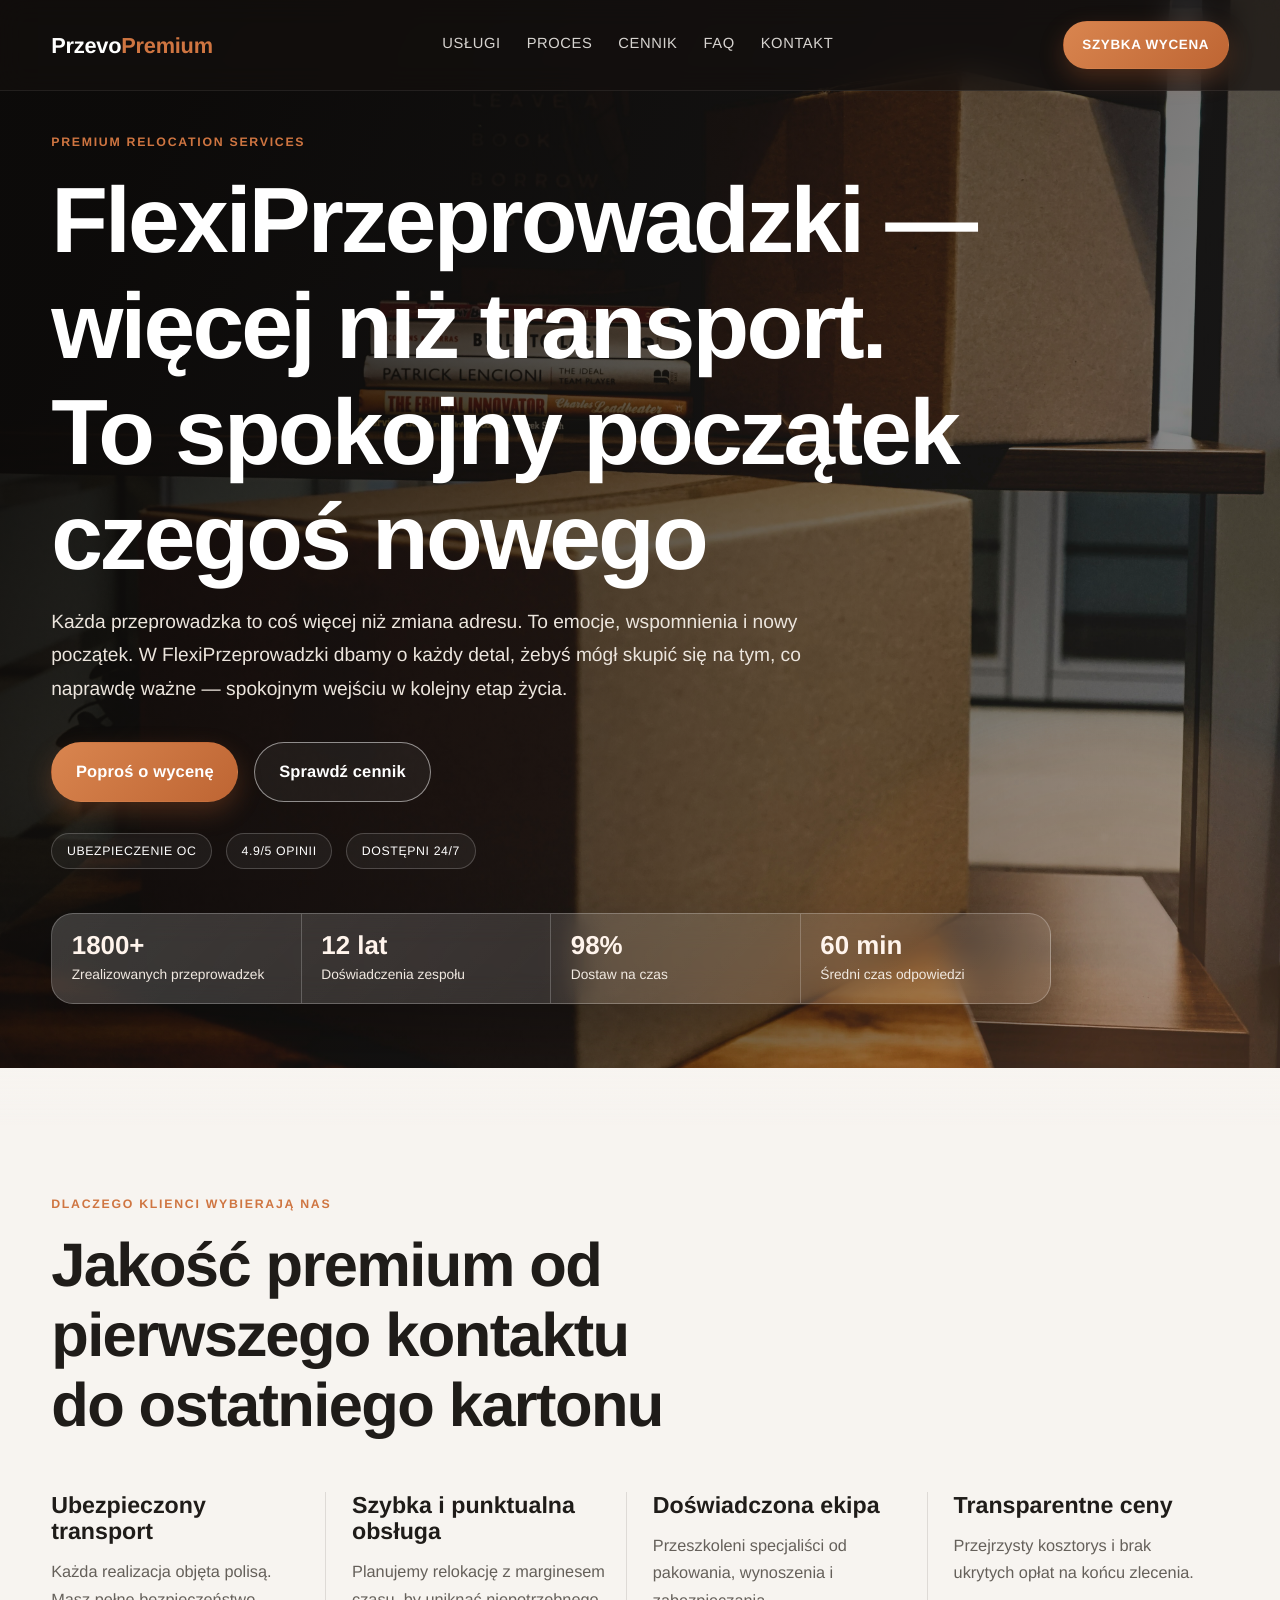
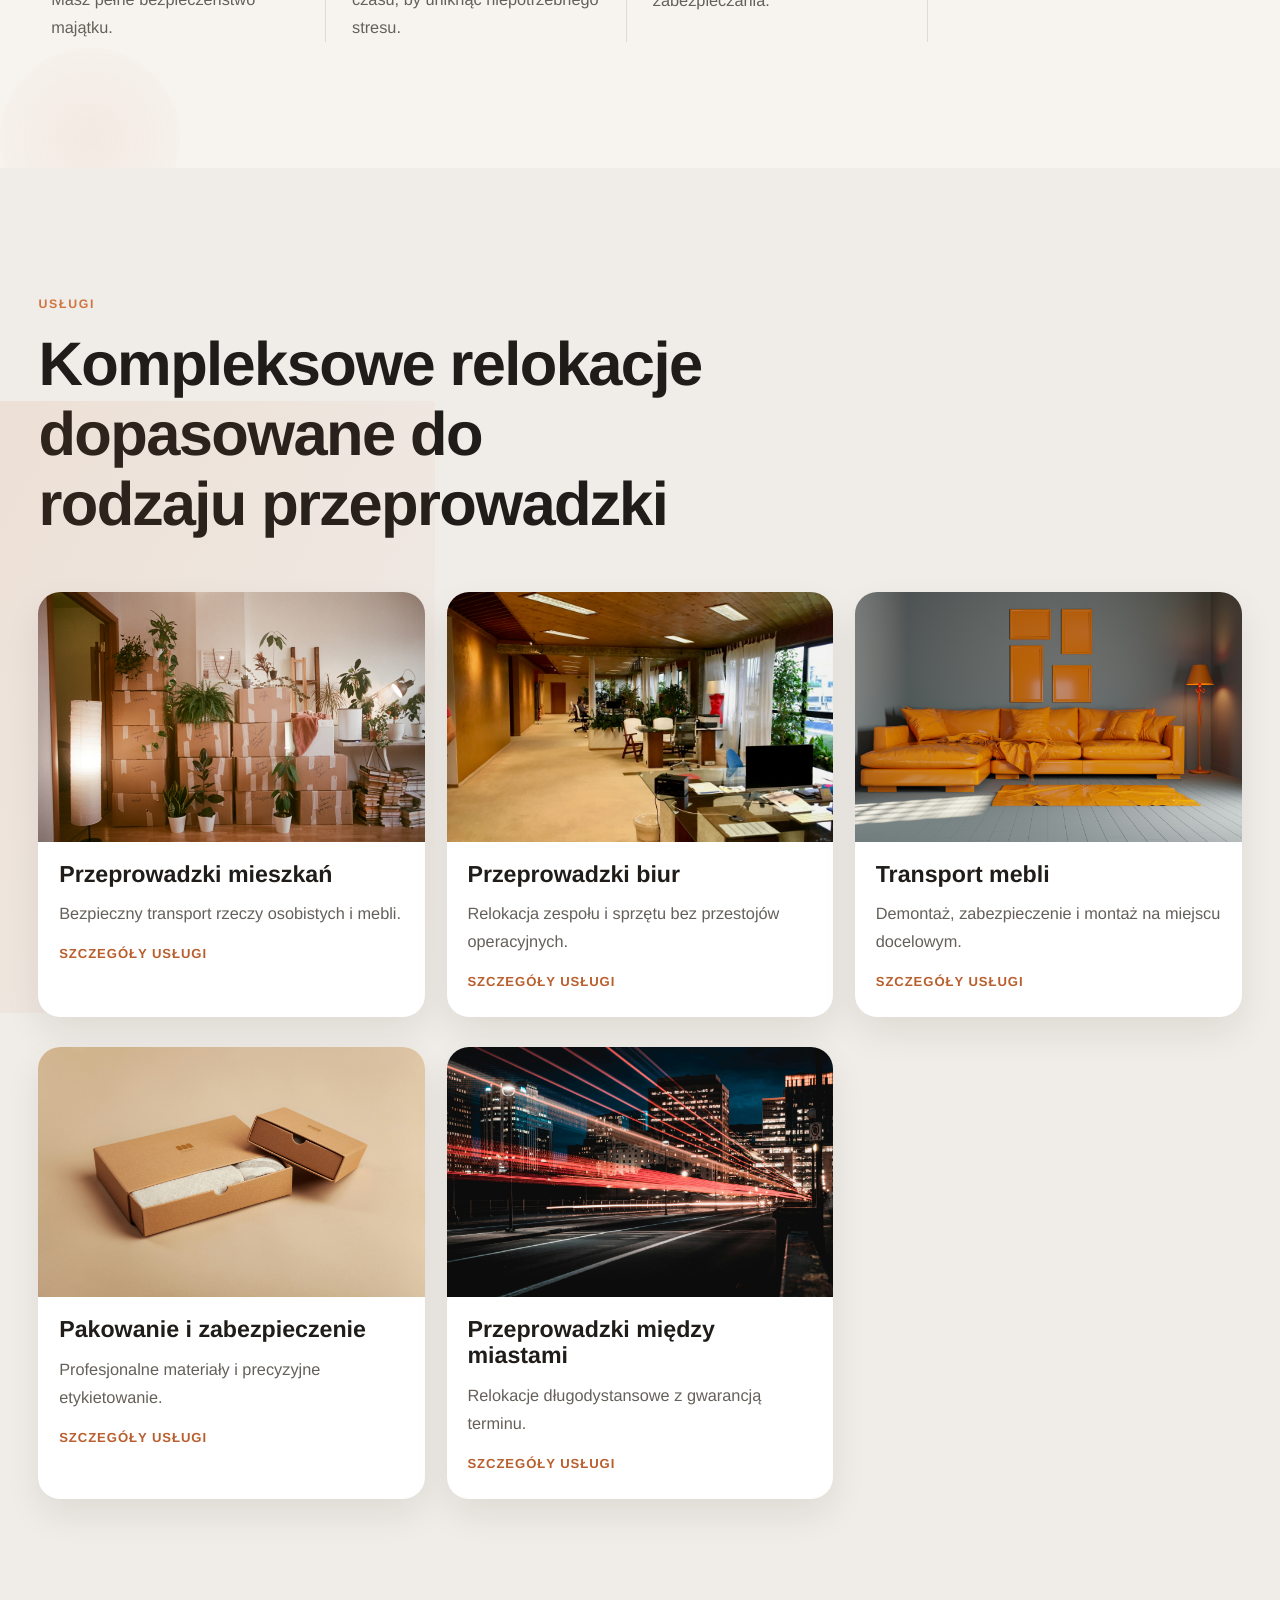
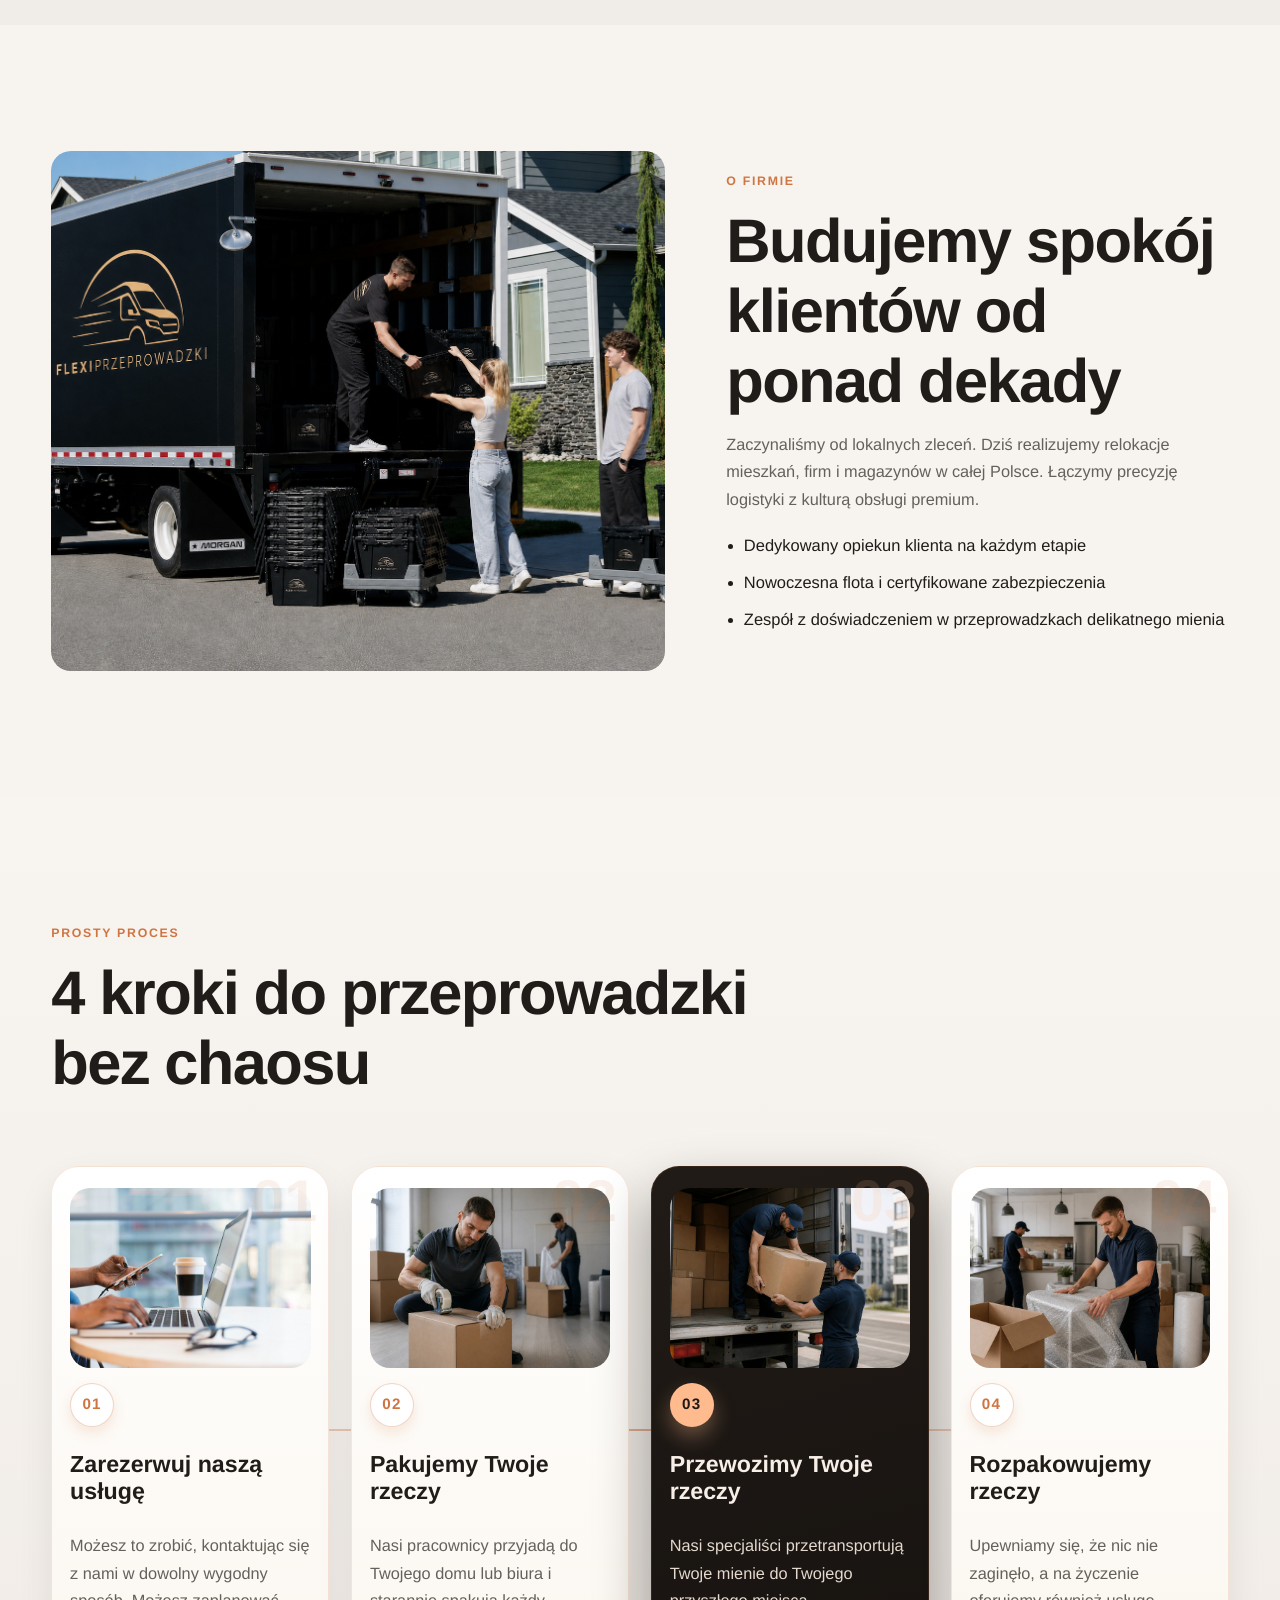
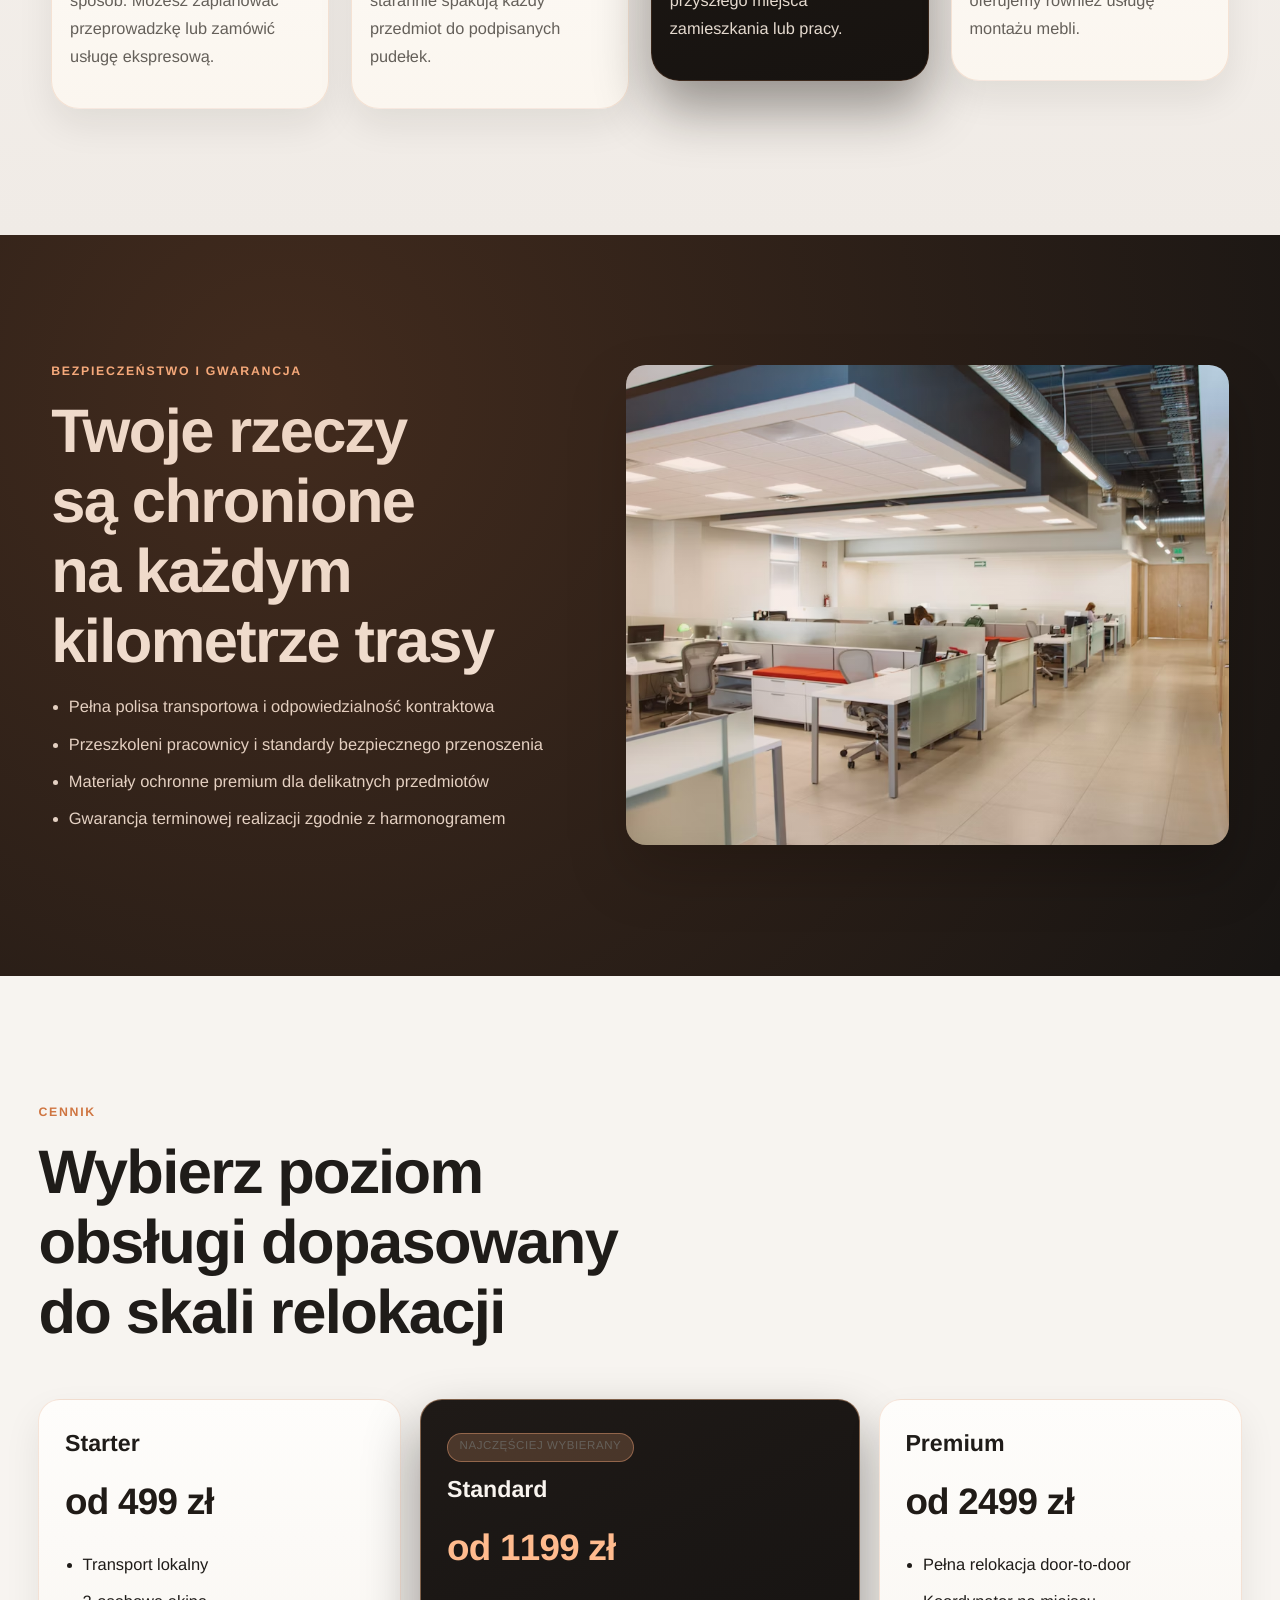
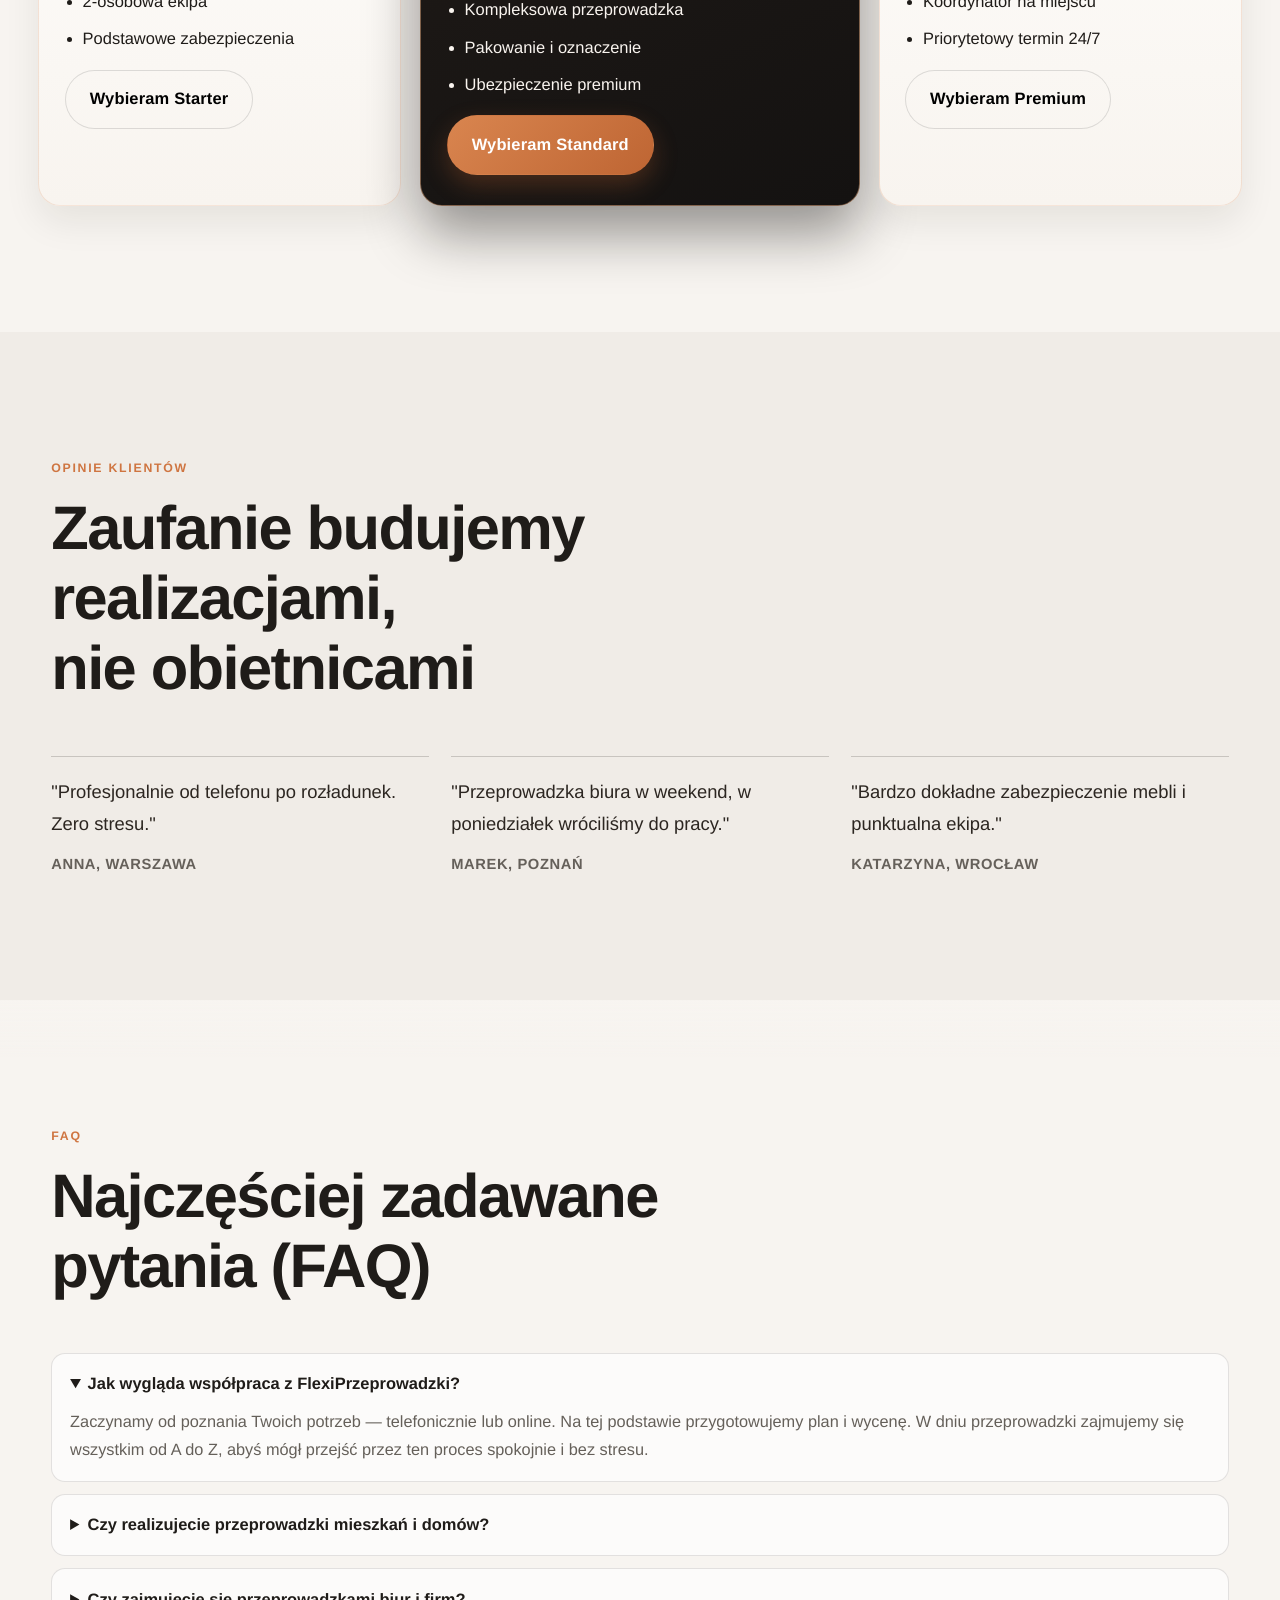
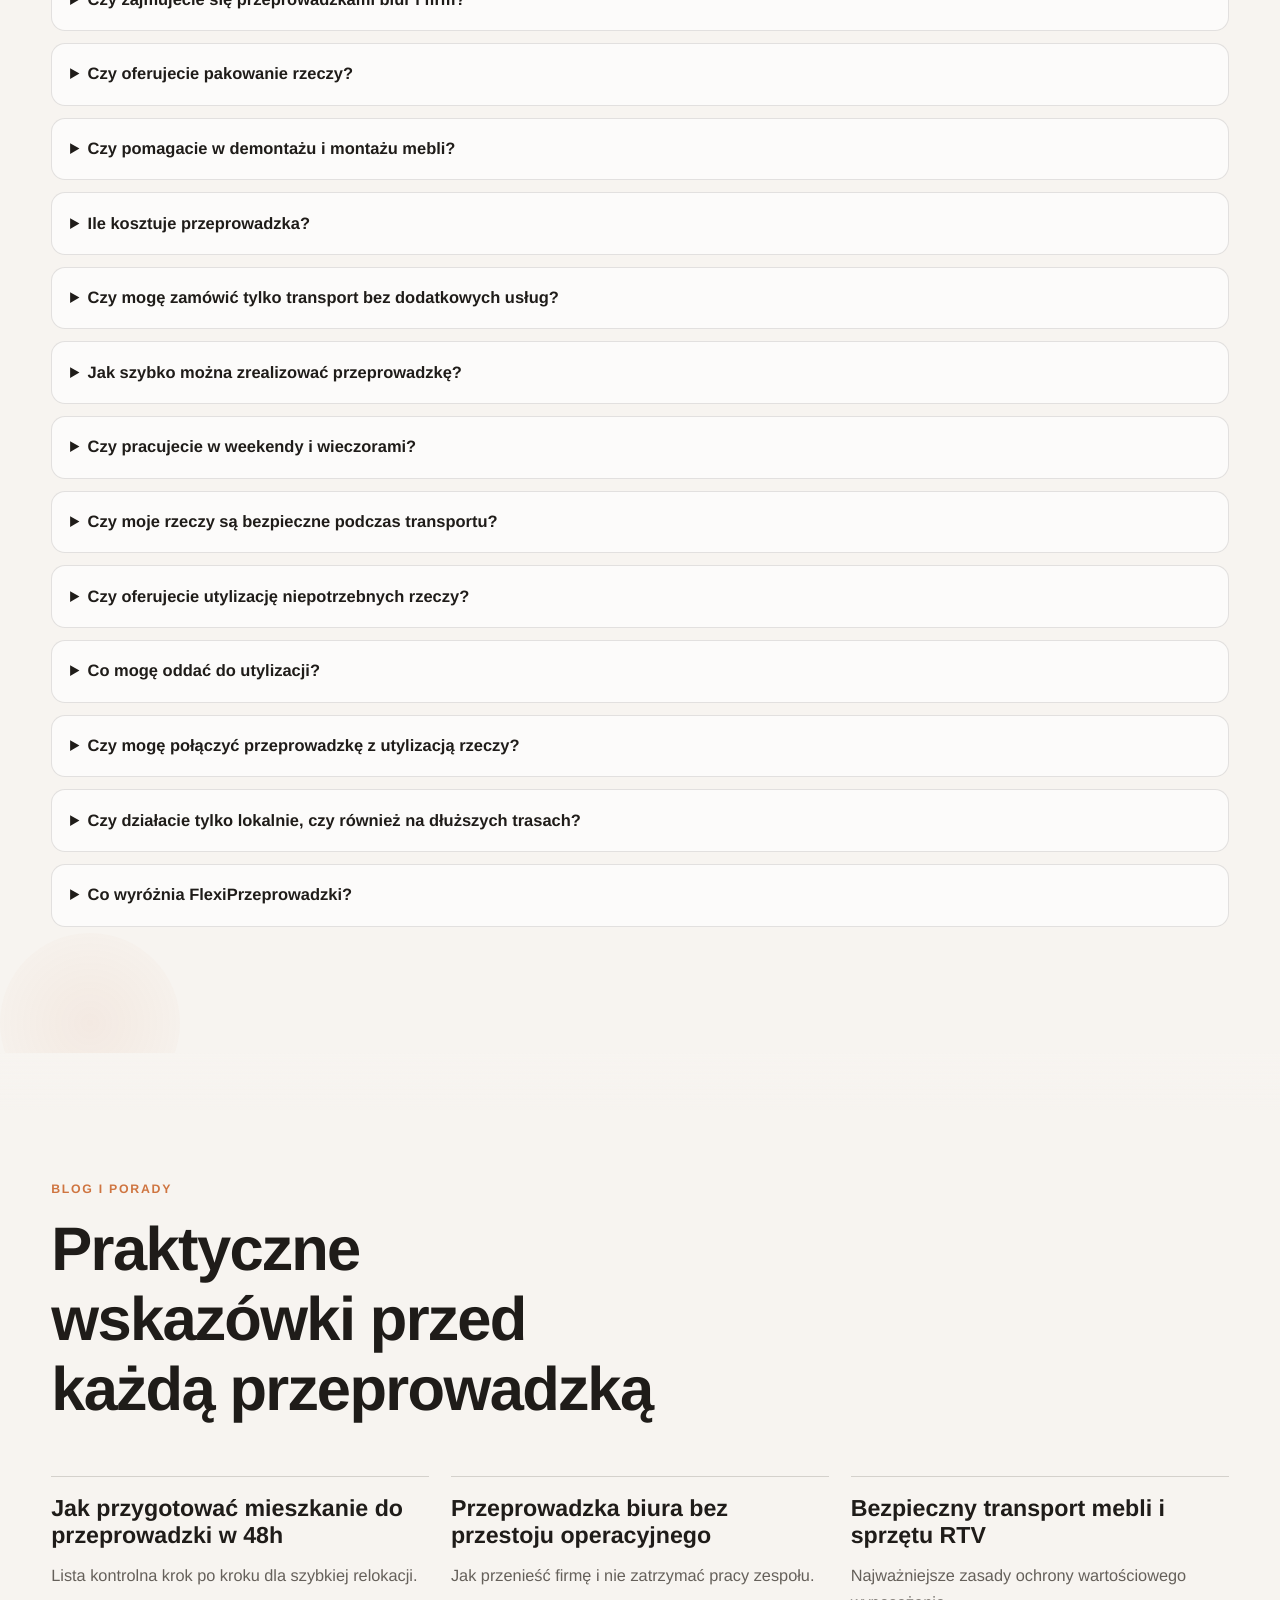
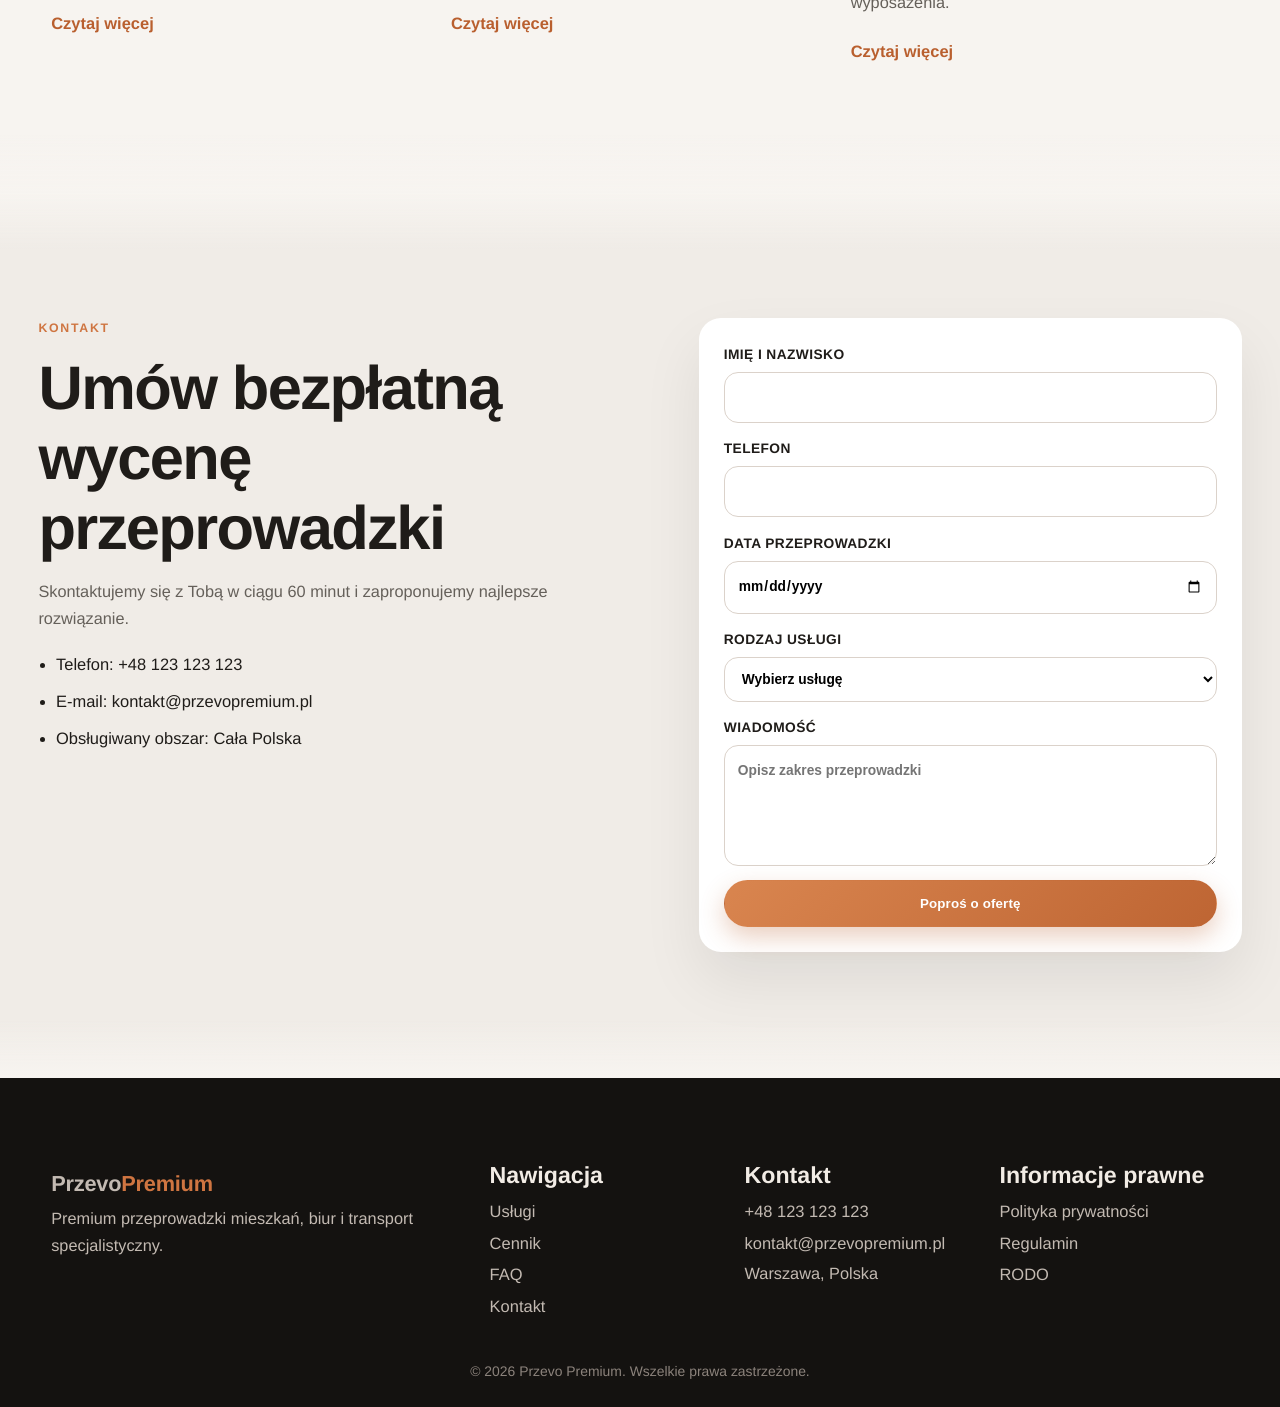
==== index.html @ 2cfd9c24 "first commit" ====
<!doctype html>
<html lang="pl">
  <head>
    <meta charset="UTF-8" />
    <meta name="viewport" content="width=device-width, initial-scale=1.0" />
    <title>Przevo Premium Relocation | Przeprowadzki bez stresu</title>
    <meta
      name="description"
      content="Premium przeprowadzki mieszkań i biur. Ubezpieczony transport, profesjonalny zespół i szybka wycena. Zamów relokację bez stresu."
    />
    <link rel="preconnect" href="https://images.unsplash.com" />
    <link rel="stylesheet" href="styles.css" />
  </head>
  <body>
    <header class="site-header">
      <div class="container nav">
        <a href="#hero" class="brand">Przevo<span>Premium</span></a>
        <nav aria-label="Główna nawigacja">
          <a href="#services">Usługi</a>
          <a href="#process">Proces</a>
          <a href="#pricing">Cennik</a>
          <a href="#faq">FAQ</a>
          <a href="#contact">Kontakt</a>
        </nav>
        <a href="#contact" class="btn btn-small">Szybka wycena</a>
      </div>
    </header>

    <main>
      <section id="hero" class="hero">
        <div class="hero-overlay"></div>
        <div class="container hero-content">
          <p class="eyebrow">Premium Relocation Services</p>
          <h1>FlexiPrzeprowadzki — więcej niż transport. To spokojny początek czegoś nowego</h1>
          <p class="hero-sub">
            Każda przeprowadzka to coś więcej niż zmiana adresu. To emocje, wspomnienia i nowy początek. W FlexiPrzeprowadzki dbamy o każdy detal, żebyś mógł skupić się na tym, co naprawdę ważne — spokojnym wejściu w kolejny etap życia.
          </p>
          <div class="hero-cta">
            <a href="tel:+48123123123"  class="btn">Poproś o wycenę</a>
            <a href="#pricing" class="btn btn-ghost">Sprawdź cennik</a>
          </div>
          <div class="trust-badges">
            <span>Ubezpieczenie OC</span>
            <span>4.9/5 opinii</span>
            <span>Dostępni 24/7</span>
          </div>
          <div class="hero-stats">
            <article><h3>1800+</h3><p>Zrealizowanych przeprowadzek</p></article>
            <article><h3>12 lat</h3><p>Doświadczenia zespołu</p></article>
            <article><h3>98%</h3><p>Dostaw na czas</p></article>
            <article><h3>60 min</h3><p>Średni czas odpowiedzi</p></article>
          </div>
        </div>
      </section>

      <section class="section benefits parallax-section parallax-quality">
        <div class="container">
          <div class="section-head">
            <p class="eyebrow">Dlaczego klienci wybierają nas</p>
            <h2>Jakość premium od pierwszego kontaktu do ostatniego kartonu</h2>
          </div>
          <div class="benefit-grid">
            <article class="card">
              <h3>Ubezpieczony transport</h3>
              <p>Każda realizacja objęta polisą. Masz pełne bezpieczeństwo majątku.</p>
            </article>
            <article class="card">
              <h3>Szybka i punktualna obsługa</h3>
              <p>Planujemy relokację z marginesem czasu, by uniknąć niepotrzebnego stresu.</p>
            </article>
            <article class="card">
              <h3>Doświadczona ekipa</h3>
              <p>Przeszkoleni specjaliści od pakowania, wynoszenia i zabezpieczania.</p>
            </article>
            <article class="card">
              <h3>Transparentne ceny</h3>
              <p>Przejrzysty kosztorys i brak ukrytych opłat na końcu zlecenia.</p>
            </article>
          </div>
        </div>
      </section>

      <section id="services" class="section services">
        <div class="container">
          <div class="section-head">
            <p class="eyebrow">Usługi</p>
            <h2>Kompleksowe relokacje dopasowane do rodzaju przeprowadzki</h2>
          </div>
          <div class="service-grid">
            <article class="service-card">
              <a class="service-card-link" href="services/apartment-moving.html">
                <img src="img/0main.jpg" />
                <div>
                  <h3>Przeprowadzki mieszkań</h3>
                  <p>Bezpieczny transport rzeczy osobistych i mebli.</p>
                  <span class="service-card-cta">Szczegóły usługi</span>
                </div>
              </a>
            </article>
            <article class="service-card">
              <a class="service-card-link" href="services/office-moving.html">
                <img src="img/office.jpg" />
                <div>
                  <h3>Przeprowadzki biur</h3>
                  <p>Relokacja zespołu i sprzętu bez przestojów operacyjnych.</p>
                  <span class="service-card-cta">Szczegóły usługi</span>
                </div>
              </a>
            </article>
            <article class="service-card">
              <a class="service-card-link" href="services/furniture-transport.html">
                <img src="img/furniture.jpg" alt="Transport mebli" />
                <div>
                  <h3>Transport mebli</h3>
                  <p>Demontaż, zabezpieczenie i montaż na miejscu docelowym.</p>
                  <span class="service-card-cta">Szczegóły usługi</span>
                </div>
              </a>
            </article>
            <article class="service-card">
              <a class="service-card-link" href="services/packing-service.html">
                <img src="img/pack.jpg" alt="Pakowanie rzeczy" />
                <div>
                  <h3>Pakowanie i zabezpieczenie</h3>
                  <p>Profesjonalne materiały i precyzyjne etykietowanie.</p>
                  <span class="service-card-cta">Szczegóły usługi</span>
                </div>
              </a>
            </article>
            <article class="service-card">
              <a class="service-card-link" href="services/long-distance-moving.html">
                <img src="img/transport.jpg" />
                <div>
                  <h3>Przeprowadzki między miastami</h3>
                  <p>Relokacje długodystansowe z gwarancją terminu.</p>
                  <span class="service-card-cta">Szczegóły usługi</span>
                </div>
              </a>
            </article>
          </div>
        </div>
      </section>

      <section class="section about">
        <div class="container split">
          <img src="img/truck.png" />
          <div>
            <p class="eyebrow">O firmie</p>
            <h2>Budujemy spokój klientów od ponad dekady</h2>
            <p>
              Zaczynaliśmy od lokalnych zleceń. Dziś realizujemy relokacje mieszkań, firm i
              magazynów w całej Polsce. Łączymy precyzję logistyki z kulturą obsługi premium.
            </p>
            <ul>
              <li>Dedykowany opiekun klienta na każdym etapie</li>
              <li>Nowoczesna flota i certyfikowane zabezpieczenia</li>
              <li>Zespół z doświadczeniem w przeprowadzkach delikatnego mienia</li>
            </ul>
          </div>
        </div>
      </section>

      <section id="process" class="section process">
        <div class="container">
          <div class="section-head">
            <p class="eyebrow">Prosty proces</p>
            <h2>4 kroki do przeprowadzki bez chaosu</h2>
          </div>
          <div class="process-grid">
            <article>
              <img src="img/call.jpg" alt="Zarezerwuj usługę" />
              <span>01</span>
              <h3>Zarezerwuj naszą usługę</h3>
              <p>Możesz to zrobić, kontaktując się z nami w dowolny wygodny sposób. Możesz zaplanować przeprowadzkę lub zamówić usługę ekspresową.</p>
            </article>
            <article>
              <img src="img/packprocess.jpg" alt="Pakowanie rzeczy" />
              <span>02</span>
              <h3>Pakujemy Twoje rzeczy</h3>
              <p>Nasi pracownicy przyjadą do Twojego domu lub biura i starannie spakują każdy przedmiot do podpisanych pudełek.</p>
            </article>
            <article>
              <img src="img/transportprocess.jpg" alt="Przewóz rzeczy" />
              <span>03</span>
              <h3>Przewozimy Twoje rzeczy</h3>
              <p>Nasi specjaliści przetransportują Twoje mienie do Twojego przyszłego miejsca zamieszkania lub pracy.</p>
            </article>
            <article>
              <img src="img/unboxing.jpg" alt="Rozpakowywanie rzeczy" />
              <span>04</span>
              <h3>Rozpakowujemy rzeczy</h3>
              <p>Upewniamy się, że nic nie zaginęło, a na życzenie oferujemy również usługę montażu mebli.</p>
            </article>
          </div>
        </div>
      </section>

      <section class="section safety">
        <div class="container split">
          <div>
            <p class="eyebrow">Bezpieczeństwo i gwarancja</p>
            <h2>Twoje rzeczy są chronione na każdym kilometrze trasy</h2>
            <ul>
              <li>Pełna polisa transportowa i odpowiedzialność kontraktowa</li>
              <li>Przeszkoleni pracownicy i standardy bezpiecznego przenoszenia</li>
              <li>Materiały ochronne premium dla delikatnych przedmiotów</li>
              <li>Gwarancja terminowej realizacji zgodnie z harmonogramem</li>
            </ul>
          </div>
          <img src="img/someoffice.png" alt="Bezpieczny transport podczas przeprowadzki" />
        </div>
      </section>

      <section id="pricing" class="section pricing">
        <div class="container">
          <div class="section-head">
            <p class="eyebrow">Cennik</p>
            <h2>Wybierz poziom obsługi dopasowany do skali relokacji</h2>
          </div>
          <div class="pricing-grid">
            <article class="price-card">
              <h3>Starter</h3>
              <p class="price">od 499 zł</p>
              <ul>
                <li>Transport lokalny</li>
                <li>2-osobowa ekipa</li>
                <li>Podstawowe zabezpieczenia</li>
              </ul>
              <a href="#contact" class="btn btn-ghost btn-tariff">Wybieram Starter</a>
            </article>
            <article class="price-card featured">
              <p class="tag">Najczęściej wybierany</p>
              <h3>Standard</h3>
              <p class="price">od 1199 zł</p>
              <ul>
                <li>Kompleksowa przeprowadzka</li>
                <li>Pakowanie i oznaczenie</li>
                <li>Ubezpieczenie premium</li>
              </ul>
              <a href="#contact" class="btn">Wybieram Standard</a>
            </article>
            <article class="price-card">
              <h3>Premium</h3>
              <p class="price">od 2499 zł</p>
              <ul>
                <li>Pełna relokacja door-to-door</li>
                <li>Koordynator na miejscu</li>
                <li>Priorytetowy termin 24/7</li>
              </ul>
              <a href="#contact" class="btn btn-ghost btn-tariff">Wybieram Premium</a>
            </article>
          </div>
        </div>
      </section>

      <section class="section testimonials">
        <div class="container">
          <div class="section-head">
            <p class="eyebrow">Opinie klientów</p>
            <h2>Zaufanie budujemy realizacjami, nie obietnicami</h2>
          </div>
          <div class="testimonial-grid">
            <article><p>"Profesjonalnie od telefonu po rozładunek. Zero stresu."</p><h3>Anna, Warszawa</h3></article>
            <article><p>"Przeprowadzka biura w weekend, w poniedziałek wróciliśmy do pracy."</p><h3>Marek, Poznań</h3></article>
            <article><p>"Bardzo dokładne zabezpieczenie mebli i punktualna ekipa."</p><h3>Katarzyna, Wrocław</h3></article>
          </div>
        </div>
      </section>

      <section id="faq" class="section faq parallax-section parallax-faq">
        <div class="container">
          <div class="section-head">
            <p class="eyebrow">FAQ</p>
            <h2>Najczęściej zadawane pytania (FAQ)</h2>
          </div>
          <div class="faq-list">
            <details open>
              <summary>Jak wygląda współpraca z FlexiPrzeprowadzki?</summary>
              <p>Zaczynamy od poznania Twoich potrzeb — telefonicznie lub online. Na tej podstawie przygotowujemy plan i wycenę. W dniu przeprowadzki zajmujemy się wszystkim od A do Z, abyś mógł przejść przez ten proces spokojnie i bez stresu.</p>
            </details>
            <details>
              <summary>Czy realizujecie przeprowadzki mieszkań i domów?</summary>
              <p>Tak — pomagamy zarówno przy małych przeprowadzkach, jak i większych relokacjach rodzinnych. Dopasowujemy zakres usług do Twojej sytuacji.</p>
            </details>
            <details>
              <summary>Czy zajmujecie się przeprowadzkami biur i firm?</summary>
              <p>Oczywiście. Organizujemy przeprowadzki biur w sposób minimalizujący przestoje — często działamy poza godzinami pracy lub w weekendy.</p>
            </details>
            <details>
              <summary>Czy oferujecie pakowanie rzeczy?</summary>
              <p>Tak — możemy zająć się profesjonalnym pakowaniem, zabezpieczeniem oraz oznaczeniem wszystkich rzeczy, aby wszystko trafiło na swoje miejsce.</p>
            </details>
            <details>
              <summary>Czy pomagacie w demontażu i montażu mebli?</summary>
              <p>Tak — zajmujemy się demontażem, transportem oraz ponownym montażem mebli w nowej lokalizacji.</p>
            </details>
            <details>
              <summary>Ile kosztuje przeprowadzka?</summary>
              <p>Cena zależy od zakresu usług, ilości rzeczy oraz odległości. Każdą wycenę przygotowujemy indywidualnie — jasno i bez ukrytych kosztów.</p>
            </details>
            <details>
              <summary>Czy mogę zamówić tylko transport bez dodatkowych usług?</summary>
              <p>Tak — możesz wybrać sam transport lub pełen pakiet. Działamy elastycznie, zgodnie z Twoimi potrzebami.</p>
            </details>
            <details>
              <summary>Jak szybko można zrealizować przeprowadzkę?</summary>
              <p>W wielu przypadkach jesteśmy w stanie zorganizować przeprowadzkę nawet w krótkim czasie. Najlepiej skontaktować się z nami jak najwcześniej.</p>
            </details>
            <details>
              <summary>Czy pracujecie w weekendy i wieczorami?</summary>
              <p>Tak — dopasowujemy się do Twojego графика, aby przeprowadzka była jak najmniej uciążliwa.</p>
            </details>
            <details>
              <summary>Czy moje rzeczy są bezpieczne podczas transportu?</summary>
              <p>Tak — stosujemy odpowiednie zabezpieczenia i działamy z dużą ostrożnością. Dbamy o Twoje rzeczy jak o własne.</p>
            </details>
            <details>
              <summary>Czy oferujecie utylizację niepotrzebnych rzeczy?</summary>
              <p>Tak — zajmujemy się wywozem i utylizacją mebli, sprzętu oraz innych zbędnych przedmiotów zgodnie z obowiązującymi zasadami.</p>
            </details>
            <details>
              <summary>Co mogę oddać do utylizacji?</summary>
              <p>Odbieramy m.in. (http://m.in/) stare meble, AGD, sprzęt biurowy oraz inne rzeczy, których chcesz się bezpiecznie pozbyć.</p>
            </details>
            <details>
              <summary>Czy mogę połączyć przeprowadzkę z utylizacją rzeczy?</summary>
              <p>Tak — to bardzo wygodne rozwiązanie. Podczas przeprowadzki możemy jednocześnie zabrać rzeczy do utylizacji.</p>
            </details>
            <details>
              <summary>Czy działacie tylko lokalnie, czy również na dłuższych trasach?</summary>
              <p>Realizujemy zarówno przeprowadzki lokalne, jak i międzymiastowe — w zależności od Twoich potrzeb.</p>
            </details>
            <details>
              <summary>Co wyróżnia FlexiPrzeprowadzki?</summary>
              <p>Elastyczne podejście, dobra organizacja i spokojny przebieg całego procesu. Dopasowujemy się do Ciebie — nie odwrotnie.</p>
            </details>
          </div>
        </div>
      </section>

      <section class="section blog parallax-section parallax-blog">
        <div class="container">
          <div class="section-head">
            <p class="eyebrow">Blog i porady</p>
            <h2>Praktyczne wskazówki przed każdą przeprowadzką</h2>
          </div>
          <div class="blog-grid">
            <article class="blog-card"><h3>Jak przygotować mieszkanie do przeprowadzki w 48h</h3><p>Lista kontrolna krok po kroku dla szybkiej relokacji.</p><a href="#">Czytaj więcej</a></article>
            <article class="blog-card"><h3>Przeprowadzka biura bez przestoju operacyjnego</h3><p>Jak przenieść firmę i nie zatrzymać pracy zespołu.</p><a href="#">Czytaj więcej</a></article>
            <article class="blog-card"><h3>Bezpieczny transport mebli i sprzętu RTV</h3><p>Najważniejsze zasady ochrony wartościowego wyposażenia.</p><a href="#">Czytaj więcej</a></article>
          </div>
        </div>
      </section>

      <section id="contact" class="section contact parallax-section parallax-contact">
        <div class="container split contact-wrap">
          <div>
            <p class="eyebrow">Kontakt</p>
            <h2>Umów bezpłatną wycenę przeprowadzki</h2>
            <p>Skontaktujemy się z Tobą w ciągu 60 minut i zaproponujemy najlepsze rozwiązanie.</p>
            <ul>
              <li>Telefon: +48 123 123 123</li>
              <li>E-mail: kontakt@przevopremium.pl</li>
              <li>Obsługiwany obszar: Cała Polska</li>
            </ul>
          </div>
          <form class="contact-form" action="#" method="post">
            <label>Imię i nazwisko<input type="text" name="name" required /></label>
            <label>Telefon<input type="tel" name="phone" required /></label>
            <label>Data przeprowadzki<input type="date" name="date" required /></label>
            <label>Rodzaj usługi
              <select name="service" required>
                <option value="">Wybierz usługę</option>
                <option>Przeprowadzka mieszkania</option>
                <option>Przeprowadzka biura</option>
                <option>Transport mebli</option>
                <option>Relokacja między miastami</option>
              </select>
            </label>
            <label>Wiadomość<textarea name="message" rows="4" placeholder="Opisz zakres przeprowadzki"></textarea></label>
            <button type="submit" class="btn">Poproś o ofertę</button>
          </form>
        </div>
      </section>
    </main>

    <footer class="site-footer">
      <div class="container footer-grid">
        <div>
          <a href="#hero" class="brand">Przevo<span>Premium</span></a>
          <p>Premium przeprowadzki mieszkań, biur i transport specjalistyczny.</p>
        </div>
        <div>
          <h3>Nawigacja</h3>
          <a href="#services">Usługi</a>
          <a href="#pricing">Cennik</a>
          <a href="#faq">FAQ</a>
          <a href="#contact">Kontakt</a>
        </div>
        <div>
          <h3>Kontakt</h3>
          <a href="tel:+48123123123">+48 123 123 123</a>
          <a href="mailto:kontakt@przevopremium.pl">kontakt@przevopremium.pl</a>
          <p>Warszawa, Polska</p>
        </div>
        <div>
          <h3>Informacje prawne</h3>
          <a href="#">Polityka prywatności</a>
          <a href="#">Regulamin</a>
          <a href="#">RODO</a>
        </div>
      </div>
      <p class="copyright">© 2026 Przevo Premium. Wszelkie prawa zastrzeżone.</p>
    </footer>
  </body>
</html>
---- styles.css ----
:root {
  --bg: #f7f4f0;
  --surface: #ffffff;
  --surface-soft: #f0ece7;
  --text: #1f1c19;
  --muted: #65605a;
  --dark: #181513;
  --accent: #cf7541;
  --accent-strong: #b95f2e;
  --radius: 20px;
  --radius-soft: 14px;
  --shadow-soft: 0 28px 60px rgba(17, 13, 10, 0.08);
  --shadow-card: 0 16px 36px rgba(26, 20, 15, 0.08);
}

*,
*::before,
*::after {
  box-sizing: border-box;
}

html,
body {
  margin: 0;
  padding: 0;
  scroll-behavior: smooth;
}

body {
  font-family: Inter, "Segoe UI", Roboto, Arial, sans-serif;
  background: var(--bg);
  color: var(--text);
  line-height: 1.7;
  font-size: 1.03rem;
  text-rendering: geometricPrecision;
}

img {
  width: 100%;
  display: block;
  border-radius: var(--radius);
  object-fit: cover;
  transition: transform 0.7s cubic-bezier(0.16, 1, 0.3, 1), filter 0.7s ease;
}

a {
  text-decoration: none;
  color: inherit;
}

.container {
  width: min(1240px, 92vw);
  margin: 0 auto;
}

.site-header {
  position: fixed;
  top: 0;
  inset-inline: 0;
  z-index: 100;
  background: rgba(20, 16, 14, 0.68);
  backdrop-filter: blur(14px);
  border-bottom: 1px solid rgba(255, 255, 255, 0.08);
}

.nav {
  min-height: 90px;
  display: flex;
  align-items: center;
  justify-content: space-between;
  gap: 28px;
}

.brand {
  font-weight: 800;
  font-size: 1.36rem;
  color: #fff;
  letter-spacing: -0.01em;
}

.brand span {
  color: var(--accent);
}

nav {
  display: flex;
  align-items: center;
  gap: 26px;
  color: #f2efeb;
}

nav a {
  font-size: 0.92rem;
  letter-spacing: 0.04em;
  text-transform: uppercase;
  opacity: 0.88;
  transition: opacity 0.35s ease, transform 0.35s ease;
}

nav a:hover {
  opacity: 1;
  transform: translateY(-1px);
}

.btn {
  display: inline-flex;
  align-items: center;
  justify-content: center;
  border-radius: 999px;
  border: 1px solid transparent;
  background: linear-gradient(135deg, #d9854f, #be6533);
  color: #fff;
  font-weight: 600;
  letter-spacing: 0.01em;
  padding: 0.92rem 1.48rem;
  box-shadow: 0 10px 24px rgba(185, 95, 46, 0.3);
  transition: transform 0.35s cubic-bezier(0.16, 1, 0.3, 1), box-shadow 0.35s ease,
    filter 0.35s ease, background 0.35s ease;
}

.btn:hover {
  background: linear-gradient(135deg, #df8f5b, #c06533);
  transform: translateY(-3px);
  box-shadow: 0 18px 34px rgba(185, 95, 46, 0.38);
  filter: saturate(1.08);
}

.btn-small {
  padding: 0.72rem 1.16rem;
  font-size: 0.84rem;
  text-transform: uppercase;
  letter-spacing: 0.05em;
}

.btn-ghost {
  background: rgba(255, 255, 255, 0.05);
  border-color: rgba(255, 255, 255, 0.5);
 

  box-shadow: none;
}

.btn-ghost:hover {
  border-color: #fff;
  background: rgba(255, 255, 255, 0.11);
}

.hero {
  min-height: 100vh;
  position: relative;
  display: grid;
  align-items: center;
  background: url("img/main.jpg")
  
    center / cover no-repeat;
  overflow: hidden;
  background-attachment: fixed;
}

.hero-overlay {
  position: absolute;
  inset: 0;
  background: linear-gradient(116deg, rgba(10, 8, 7, 0.9) 12%, rgba(10, 8, 7, 0.63) 47%, rgba(10, 8, 7, 0.28) 100%);
}

.hero::after {
  content: "";
  position: absolute;
  inset: auto -14% -32% auto;
  width: min(54vw, 760px);
  aspect-ratio: 1;
  border-radius: 50%;
  background: radial-gradient(circle, rgba(207, 117, 65, 0.25), rgba(207, 117, 65, 0));
  filter: blur(12px);
  pointer-events: none;
}

.hero-content {
  position: relative;
  z-index: 1;
  color: #fff;
  padding-top: 132px;
  padding-bottom: 64px;
}

.eyebrow {
  color: var(--accent);
  text-transform: uppercase;
  letter-spacing: 0.14em;
  font-size: 0.77rem;
  font-weight: 700;
  margin-bottom: 0.95rem;
}

h1,
h2,
h3 {
  margin: 0 0 0.9rem;
  line-height: 1.14;
}

h1 {
  max-width: 1020px;
  font-size: clamp(2.45rem, 7.8vw, 5.8rem);
  letter-spacing: -0.03em;
  text-wrap: balance;
}

h2 {
  font-size: clamp(2rem, 4.8vw, 3.9rem);
  letter-spacing: -0.026em;
  text-wrap: balance;
}

h3 {
  font-size: clamp(1.15rem, 2vw, 1.45rem);
}

.hero-sub {
  max-width: 760px;
  color: #ece5dd;
  font-size: clamp(1.06rem, 1.5vw, 1.25rem);
  line-height: 1.75;
}

.hero-cta {
  margin-top: 2.25rem;
  display: flex;
  flex-wrap: wrap;
  gap: 1rem;
}

.trust-badges {
  margin-top: 1.95rem;
  display: flex;
  flex-wrap: wrap;
  gap: 0.85rem;
}

.trust-badges span {
  border: 1px solid rgba(255, 255, 255, 0.2);
  border-radius: 999px;
  background: rgba(255, 255, 255, 0.05);
  padding: 0.42rem 0.92rem;
  font-size: 0.77rem;
  letter-spacing: 0.05em;
  text-transform: uppercase;
}

.hero-stats {
  margin-top: 2.7rem;
  display: grid;
  grid-template-columns: repeat(4, minmax(0, 1fr));
  gap: 0;
  max-width: 1000px;
  border-radius: 22px;
  background: linear-gradient(
    135deg,
    rgba(255, 255, 255, 0.18),
    rgba(255, 255, 255, 0.08)
  );
  border: 1px solid rgba(255, 255, 255, 0.24);
  backdrop-filter: blur(16px);
  box-shadow: 0 26px 56px rgba(8, 6, 5, 0.3);
  overflow: hidden;
}

.hero-stats article {
  padding: 1.18rem 1.22rem 1.1rem;
  border-right: 1px solid rgba(255, 255, 255, 0.22);
}

.hero-stats article:last-child {
  border-right: 0;
}

.hero-stats h3 {
  color: #fff4ec;
  font-size: 1.62rem;
  margin-bottom: 0.2rem;
}

.hero-stats p {
  margin: 0;
  font-size: 0.86rem;
  color: #f1e9e1;
  line-height: 1.5;
}

.section {
  padding: 126px 0;
}

.parallax-section {
  position: relative;
  background-image: linear-gradient(
      180deg,
      rgba(244, 237, 229, 0.92),
      rgba(244, 237, 229, 0.9)
    ),
    var(--parallax-image);
  background-size: cover;
  background-position: center;
  background-attachment: fixed;
  overflow: hidden;
}

.parallax-section > .container {
  position: relative;
  z-index: 2;
}

.parallax-section::before,
.parallax-section::after {
  content: "";
  position: absolute;
  left: 0;
  right: 0;
  height: 58px;
  pointer-events: none;
  z-index: 1;
}

.parallax-section::before {
  top: 0;
  background: linear-gradient(180deg, var(--bg), rgba(247, 244, 240, 0));
}

.parallax-section::after {
  bottom: 0;
  background: linear-gradient(0deg, var(--bg), rgba(247, 244, 240, 0));
}

.parallax-quality {
  --parallax-image: url("img/truck.png");
}

.parallax-faq {
  --parallax-image: url("img/packprocess.jpg");
}

.parallax-blog {
  --parallax-image: url("img/transportprocess.jpg");
}

.parallax-contact {
  --parallax-image: url("img/unboxing.jpg");
}

.section-head {
  max-width: 880px;
  margin-bottom: 3.2rem;
}

.section-head p {
  max-width: 62ch;
}

p {
  margin: 0 0 1.05rem;
  color: var(--muted);
  font-size: 1.02rem;
}

.benefit-grid,
.service-grid,
.process-grid,
.pricing-grid,
.testimonial-grid,
.blog-grid {
  display: grid;
  gap: 1.4rem;
}

.benefit-grid {
  grid-template-columns: repeat(4, minmax(0, 1fr));
  gap: 2.1rem 1.6rem;
}

.card {
  background: transparent;
  padding: 0 1.2rem 0 0;
  border-radius: 0;
  box-shadow: none;
  border-right: 1px solid rgba(40, 34, 29, 0.12);
  transition: transform 0.35s cubic-bezier(0.16, 1, 0.3, 1);
}

.card:hover {
  transform: translateY(-5px);
}

.benefit-grid .card:last-child {
  border-right: 0;
}

.card p {
  margin: 0;
  color: var(--muted);
  max-width: 30ch;
}

.services {
  background: var(--surface-soft);
  position: relative;
}

.services::before {
  content: "";
  position: absolute;
  left: 0;
  top: 16%;
  width: 34vw;
  height: 42%;
  background: linear-gradient(120deg, rgba(207, 117, 65, 0.1), rgba(207, 117, 65, 0));
  pointer-events: none;
}

.service-grid {
  grid-template-columns: repeat(3, minmax(0, 1fr));
  gap: 1.9rem 1.35rem;
}

.service-card {
  background: var(--surface);
  border-radius: 22px;
  box-shadow: var(--shadow-card);
  overflow: hidden;
  transition: transform 0.45s cubic-bezier(0.16, 1, 0.3, 1), box-shadow 0.45s ease;
  position: relative;
}

.service-card-link {
  display: block;
  height: 100%;
}

.service-card:hover {
  transform: translateY(-8px);
  box-shadow: 0 24px 48px rgba(21, 17, 14, 0.13);
}

.service-card:hover img {
  transform: scale(1.04);
  filter: saturate(1.08);
}

.service-card img {
  height: 250px;
  border-radius: 0;
}

.service-card div {
  padding: 1.18rem 1.3rem 1.35rem;
}

.service-card p {
  margin: 0;
  color: var(--muted);
}

.service-card-cta {
  display: inline-block;
  margin-top: 0.9rem;
  color: var(--accent-strong);
  font-size: 0.82rem;
  text-transform: uppercase;
  letter-spacing: 0.07em;
  font-weight: 700;
  transition: letter-spacing 0.28s ease, color 0.28s ease;
}

.service-card:hover .service-card-cta {
  letter-spacing: 0.1em;
  color: var(--accent);
}

.split {
  display: grid;
  grid-template-columns: 1.05fr 0.95fr;
  gap: 3.8rem;
  align-items: center;
}

ul {
  padding-left: 1.1rem;
}

li {
  margin-bottom: 0.58rem;
}

.process {
  background: linear-gradient(180deg, #f8f5f1, #f0ebe6);
}

.process-grid {
  grid-template-columns: repeat(4, minmax(0, 1fr));
  gap: 1.35rem;
  position: relative;
  align-items: start;
  padding-top: 1rem;
}

.process-grid::before {
  content: "";
  position: absolute;
  left: 4%;
  right: 4%;
  top: 50%;
  height: 2px;
  background: linear-gradient(90deg, rgba(207, 117, 65, 0.18), rgba(207, 117, 65, 0.55), rgba(207, 117, 65, 0.18));
  border-radius: 999px;
  z-index: 0;
}

.process-grid article {
  background: linear-gradient(180deg, #fff, #fbf6ef);
  border-radius: 28px;
  border: 1px solid rgba(207, 117, 65, 0.17);
  padding: 1.3rem 1.12rem 1.2rem;
  box-shadow: var(--shadow-card);
  position: relative;
  z-index: 1;
  display: grid;
  gap: 0.9rem;
  overflow: hidden;
  transition: transform 0.45s cubic-bezier(0.16, 1, 0.3, 1), box-shadow 0.4s ease;
}

.process-grid article::before {
  content: "0" counter(step);
  position: absolute;
  right: 0.7rem;
  top: 0.35rem;
  font-size: clamp(2.8rem, 4.6vw, 4.6rem);
  font-weight: 800;
  line-height: 1;
  color: rgba(207, 117, 65, 0.1);
  pointer-events: none;
}

.process-grid article:nth-child(1) {
  transform: translateY(20px);
  min-height: 360px;
}

.process-grid article:nth-child(2) {
  transform: translateY(-24px);
  min-height: 420px;
}

.process-grid article:nth-child(3) {
  transform: translateY(52px);
  min-height: 430px;
  background: linear-gradient(165deg, #211b17, #171310);
  color: #f7efe7;
  box-shadow: 0 28px 54px rgba(21, 16, 13, 0.42);
}

.process-grid article:nth-child(4) {
  transform: translateY(-12px);
  min-height: 420px;
}

.process-grid article:nth-child(1)::before {
  content: "01";
}

.process-grid article:nth-child(2)::before {
  content: "02";
}

.process-grid article:nth-child(3)::before {
  content: "03";
  color: rgba(255, 187, 142, 0.15);
}

.process-grid article:nth-child(4)::before {
  content: "04";
}

.process-grid article:hover {
  transform: translateY(-14px);
  box-shadow: 0 24px 46px rgba(23, 18, 14, 0.18);
}

.process-grid article:nth-child(3):hover {
  transform: translateY(36px);
  box-shadow: 0 34px 58px rgba(13, 10, 8, 0.5);
}

.process-grid article img {
  width: 100%;
  aspect-ratio: 4/3;
  object-fit: cover;
  border-radius: 20px;
  transition: transform 0.48s cubic-bezier(0.16, 1, 0.3, 1);
}

.process-grid article:hover img {
  transform: scale(1.05);
}

.process-grid article h3,
.process-grid article p,
.process-grid span {
  position: relative;
  z-index: 1;
}

.process-grid article:nth-child(3) h3,
.process-grid article:nth-child(3) p {
  color: #f7efe7;
}

.process-grid article:nth-child(3) p {
  color: #e4d9ce;
}

.process-grid span {
  color: var(--accent);
  font-weight: 800;
  font-size: 0.95rem;
  letter-spacing: 0.08em;
  text-transform: uppercase;
  display: inline-flex;
  align-items: center;
  justify-content: center;
  margin-bottom: 0.65rem;
  width: 44px;
  height: 44px;
  border-radius: 999px;
  background: #fff;
  border: 1px solid rgba(207, 117, 65, 0.3);
  box-shadow: 0 6px 14px rgba(207, 117, 65, 0.16);
}

.process-grid article:nth-child(3) span {
  color: #1f1a17;
  background: #ffbb8e;
  border-color: rgba(255, 187, 142, 0.42);
  box-shadow: 0 10px 20px rgba(255, 187, 142, 0.34);
}

.safety {
  background: var(--dark);
  color: #f6f1ea;
  position: relative;
}

.safety::before {
  content: "";
  position: absolute;
  inset: 0;
  background: radial-gradient(circle at 22% 22%, rgba(207, 117, 65, 0.23), rgba(207, 117, 65, 0));
  pointer-events: none;
}

.safety .eyebrow {
  color: #ffb689;
}

.safety ul {
  color: #e8e0d8;
}

.safety .split {
  grid-template-columns: 0.92fr 1.08fr;
}

.safety img {
  min-height: 480px;
  object-position: center;
  box-shadow: 0 28px 56px rgba(0, 0, 0, 0.28);
}

.pricing-grid {
  grid-template-columns: 0.95fr 1.15fr 0.95fr;
  gap: 1.2rem;
}

.price-card {
  background: linear-gradient(180deg, #fefdfb, #f8f4ef);
  border-radius: 22px;
  box-shadow: var(--shadow-card);
  border: 1px solid rgba(207, 117, 65, 0.18);
  padding: 1.9rem 1.6rem;
  transition: transform 0.35s cubic-bezier(0.16, 1, 0.3, 1), box-shadow 0.35s ease;
}

.price-card:hover {
  transform: translateY(-6px);
  box-shadow: 0 22px 44px rgba(22, 17, 13, 0.13);
}

.price {
  font-size: 2.3rem;
  font-weight: 800;
  letter-spacing: -0.02em;
  color: #201b17;
}

.featured {
  background: linear-gradient(155deg, #1f1a17, #141211);
  color: #f9f4ef;
  transform: translateY(-14px) scale(1.03);
  border-color: rgba(255, 191, 145, 0.45);
  box-shadow: 0 28px 54px rgba(13, 10, 8, 0.42);
}

.featured .price {
  color: #ffbb8e;
}

.tag {
  display: inline-block;
  background: rgba(255, 173, 125, 0.2);
  border: 1px solid rgba(255, 173, 125, 0.4);
  border-radius: 999px;
  padding: 0.24rem 0.72rem;
  font-size: 0.72rem;
  margin-bottom: 0.9rem;
  letter-spacing: 0.05em;
  text-transform: uppercase;
}

.testimonials {
  background: var(--surface-soft);
}

.testimonial-grid {
  grid-template-columns: repeat(3, minmax(0, 1fr));
  gap: 2.2rem 1.4rem;
}

.testimonial-grid article {
  background: transparent;
  border-radius: 0;
  padding: 0;
  box-shadow: none;
  border-top: 1px solid rgba(42, 35, 30, 0.2);
  padding-top: 1.2rem;
}

.testimonial-grid p {
  font-size: 1.15rem;
  color: #2c2621;
  line-height: 1.75;
}

.testimonial-grid h3 {
  margin: 0;
  color: var(--muted);
  font-size: 0.92rem;
  letter-spacing: 0.04em;
  text-transform: uppercase;
}

.faq-list {
  display: grid;
  gap: 0.75rem;
}

details {
  background: rgba(255, 255, 255, 0.65);
  border-radius: var(--radius-soft);
  border: 1px solid rgba(35, 29, 24, 0.12);
  box-shadow: none;
  padding: 1.02rem 1.12rem;
  transition: background 0.28s ease, transform 0.28s ease;
}

details:hover {
  transform: translateY(-2px);
  background: #fff;
}

summary {
  cursor: pointer;
  font-weight: 680;
}

details p {
  margin: 0.65rem 0 0;
  color: var(--muted);
}

.blog-grid {
  grid-template-columns: repeat(3, minmax(0, 1fr));
  gap: 2rem 1.35rem;
}

.blog-card {
  background: transparent;
  border-radius: 0;
  box-shadow: none;
  border-top: 1px solid rgba(44, 36, 30, 0.17);
  padding: 1.15rem 0 0;
  transition: transform 0.32s ease;
}

.blog-card:hover {
  transform: translateY(-4px);
}

.blog-card p {
  color: var(--muted);
}

.blog-card a {
  color: var(--accent-strong);
  font-weight: 700;
  display: inline-block;
  margin-top: 0.2rem;
  transition: letter-spacing 0.28s ease;
}

.blog-card:hover a {
  letter-spacing: 0.02em;
}

.contact {
  background-color: var(--surface-soft);
}

.contact-wrap {
  align-items: start;
}

.contact-form {
  background: #fff;
  border-radius: 22px;
  box-shadow: var(--shadow-soft);
  padding: 1.55rem;
  display: grid;
  gap: 0.9rem;
}

label {
  display: grid;
  gap: 0.35rem;
  font-size: 0.86rem;
  font-weight: 600;
  letter-spacing: 0.03em;
  text-transform: uppercase;
}

input,
textarea,
select {
  width: 100%;
  border: 1px solid #dbd2ca;
  border-radius: 14px;
  padding: 0.8rem 0.82rem;
  font: inherit;
  background: #fff;
  transition: border-color 0.3s ease, box-shadow 0.3s ease;
}

input:focus,
textarea:focus,
select:focus {
  outline: 2px solid #efc6ac;
  border-color: #f2bf9f;
  box-shadow: 0 0 0 5px rgba(239, 198, 172, 0.24);
}

.site-footer {
  background: #141210;
  color: #d7d0c9;
  padding: 84px 0 24px;
}

.footer-grid {
  display: grid;
  grid-template-columns: 1.8fr 1fr 1fr 1fr;
  gap: 1.6rem;
}

.footer-grid h3 {
  color: #f2ece5;
  margin-bottom: 0.65rem;
}

.footer-grid a,
.footer-grid p {
  display: block;
  color: #c3bab2;
  margin: 0.22rem 0;
}

.copyright {
  text-align: center;
  margin: 2.2rem 0 0;
  color: #8c837c;
  font-size: 0.87rem;
}

.about .split {
  grid-template-columns: 1.1fr 0.9fr;
}

.about img {
  min-height: 520px;
  object-position: center;
}

.about .split > div {
  max-width: 560px;
  margin-left: auto;
}

.benefits .section-head,
.testimonials .section-head,
.blog .section-head {
  max-width: 720px;
}

.services .section-head,
.process .section-head,
.pricing .section-head,
.faq .section-head {
  max-width: 780px;
}

.services .container,
.pricing .container,
.contact .container {
  width: min(1280px, 94vw);
}

.benefits,
.about,
.pricing,
.faq {
  position: relative;
}

.benefits::after,
.faq::after {
  content: "";
  position: absolute;
  right: 5%;
  bottom: -60px;
  width: 180px;
  height: 180px;
  border-radius: 50%;
  background: radial-gradient(circle, rgba(207, 117, 65, 0.08), rgba(207, 117, 65, 0));
  pointer-events: none;
}

.service-card,
.price-card,
.btn,
details,
.blog-card,
.card,
.process-grid article {
  animation: rise 0.8s cubic-bezier(0.22, 1, 0.36, 1) both;
}

@keyframes rise {
  from {
    opacity: 0;
    transform: translateY(20px);
  }
  to {
    opacity: 1;
    transform: translateY(0);
  }
}

@media (max-width: 1024px) {
  nav {
    display: none;
  }

  .benefit-grid,
  .process-grid {
    grid-template-columns: repeat(2, minmax(0, 1fr));
  }

  .service-grid,
  .pricing-grid,
  .testimonial-grid,
  .blog-grid,
  .footer-grid {
    grid-template-columns: repeat(2, minmax(0, 1fr));
  }

  .split {
    grid-template-columns: 1fr;
    gap: 2.2rem;
  }

  .hero-stats {
    grid-template-columns: repeat(2, minmax(0, 1fr));
    gap: 0;
  }

  .hero-stats article:nth-child(2) {
    border-right: 0;
  }

  .hero-stats article:nth-child(-n + 2) {
    border-bottom: 1px solid rgba(255, 255, 255, 0.22);
  }

  .featured {
    transform: none;
  }

  .card {
    border-right: 0;
    border-top: 1px solid rgba(40, 34, 29, 0.14);
    padding-top: 1.1rem;
  }

  .process-grid {
    padding-top: 0;
    gap: 1rem;
  }

  .process-grid article,
  .process-grid article:nth-child(1),
  .process-grid article:nth-child(2),
  .process-grid article:nth-child(3),
  .process-grid article:nth-child(4) {
    transform: none;
    min-height: 0;
  }

  .process-grid article:nth-child(3):hover {
    transform: translateY(-14px);
  }

  .process-grid::before {
    display: none;
  }

  .parallax-section {
    background-attachment: scroll;
  }
}

@media (max-width: 640px) {
  .section {
    padding: 94px 0;
  }

  .service-grid,
  .pricing-grid,
  .testimonial-grid,
  .blog-grid,
  .benefit-grid,
  .process-grid,
  .footer-grid,
  .hero-stats {
    grid-template-columns: 1fr;
  }

  .btn,
  .btn-small {
    width: 100%;
  }

  .hero-content {
    padding-top: 108px;
  }

  h1 {
    font-size: clamp(2.2rem, 11vw, 3.25rem);
  }

  h2 {
    font-size: clamp(1.7rem, 8vw, 2.45rem);
  }

  .service-card img,
  .about img,
  .safety img {
    min-height: 300px;
    height: 300px;
  }

  .hero-stats article {
    border-right: 0;
  }

  .hero-stats article:nth-child(3) {
    border-bottom: 1px solid rgba(255, 255, 255, 0.22);
  }

  .process-grid {
    position: relative;
    gap: 1rem;
    padding-left: 1.6rem;
  }

  .process-grid::before {
    display: block;
    left: 0.52rem;
    top: 0.8rem;
    bottom: 0.8rem;
    width: 2px;
    height: auto;
    right: auto;
    background: linear-gradient(180deg, rgba(207, 117, 65, 0.18), rgba(207, 117, 65, 0.58), rgba(207, 117, 65, 0.18));
  }

  .process-grid article,
  .process-grid article:nth-child(1),
  .process-grid article:nth-child(2),
  .process-grid article:nth-child(3),
  .process-grid article:nth-child(4) {
    transform: none;
    min-height: 0;
    position: relative;
  }

  .process-grid article::after {
    content: "";
    position: absolute;
    left: -1.32rem;
    top: 2.45rem;
    width: 11px;
    height: 11px;
    border-radius: 50%;
    background: #fff;
    border: 2px solid rgba(207, 117, 65, 0.7);
    box-shadow: 0 0 0 4px rgba(207, 117, 65, 0.12);
  }

  .process-grid article:nth-child(3):hover {
    transform: translateY(-8px);
  }
}

/* Service detail pages */
.service-page {
  min-height: 100vh;
  background: linear-gradient(180deg, #f8f4ef 0%, #f1ece6 100%);
  padding-top: 90px;
}

.service-detail {
  min-height: 100vh;
  display: flex;
  align-items: center;
  padding: 64px 0;
}

.service-detail-wrap {
  width: min(980px, 92vw);
  margin: 0 auto;
}

.service-detail-grid {
  display: grid;
  grid-template-columns: 1fr 0.88fr;
  gap: 2.6rem;
  align-items: center;
}

.service-back {
  display: inline-flex;
  align-items: center;
  gap: 0.55rem;
  margin-bottom: 2rem;
  font-size: 0.84rem;
  letter-spacing: 0.08em;
  text-transform: uppercase;
  color: #5f564e;
  transition: color 0.25s ease, transform 0.25s ease;
}

.service-back:hover {
  color: var(--accent-strong);
  transform: translateX(-2px);
}

.service-title {
  max-width: 14ch;
  margin-bottom: 1.4rem;
  color: #211d1a;
}

.service-description {
  max-width: 62ch;
  font-size: 1.16rem;
  line-height: 1.9;
  margin-bottom: 2.2rem;
}

.service-call-btn {
  min-width: 240px;
}

.service-media img {
  width: 100%;
  min-height: 420px;
  height: 420px;
  object-fit: cover;
  border-radius: 24px;
  box-shadow: var(--shadow-soft);
}

@media (max-width: 640px) {
  .service-detail {
    padding: 48px 0;
  }

  .service-description {
    font-size: 1.02rem;
    line-height: 1.8;
  }

  .service-call-btn {
    width: 100%;
  }

  .service-detail-grid {
    grid-template-columns: 1fr;
    gap: 1.5rem;
  }

  .service-media img {
    min-height: 260px;
    height: 260px;
  }
}


.service-media{
  margin: 0;
}

.btn-tariff{
  color: #000;
  border: 1px solid rgba(0, 0, 0, 0.12) ;
}
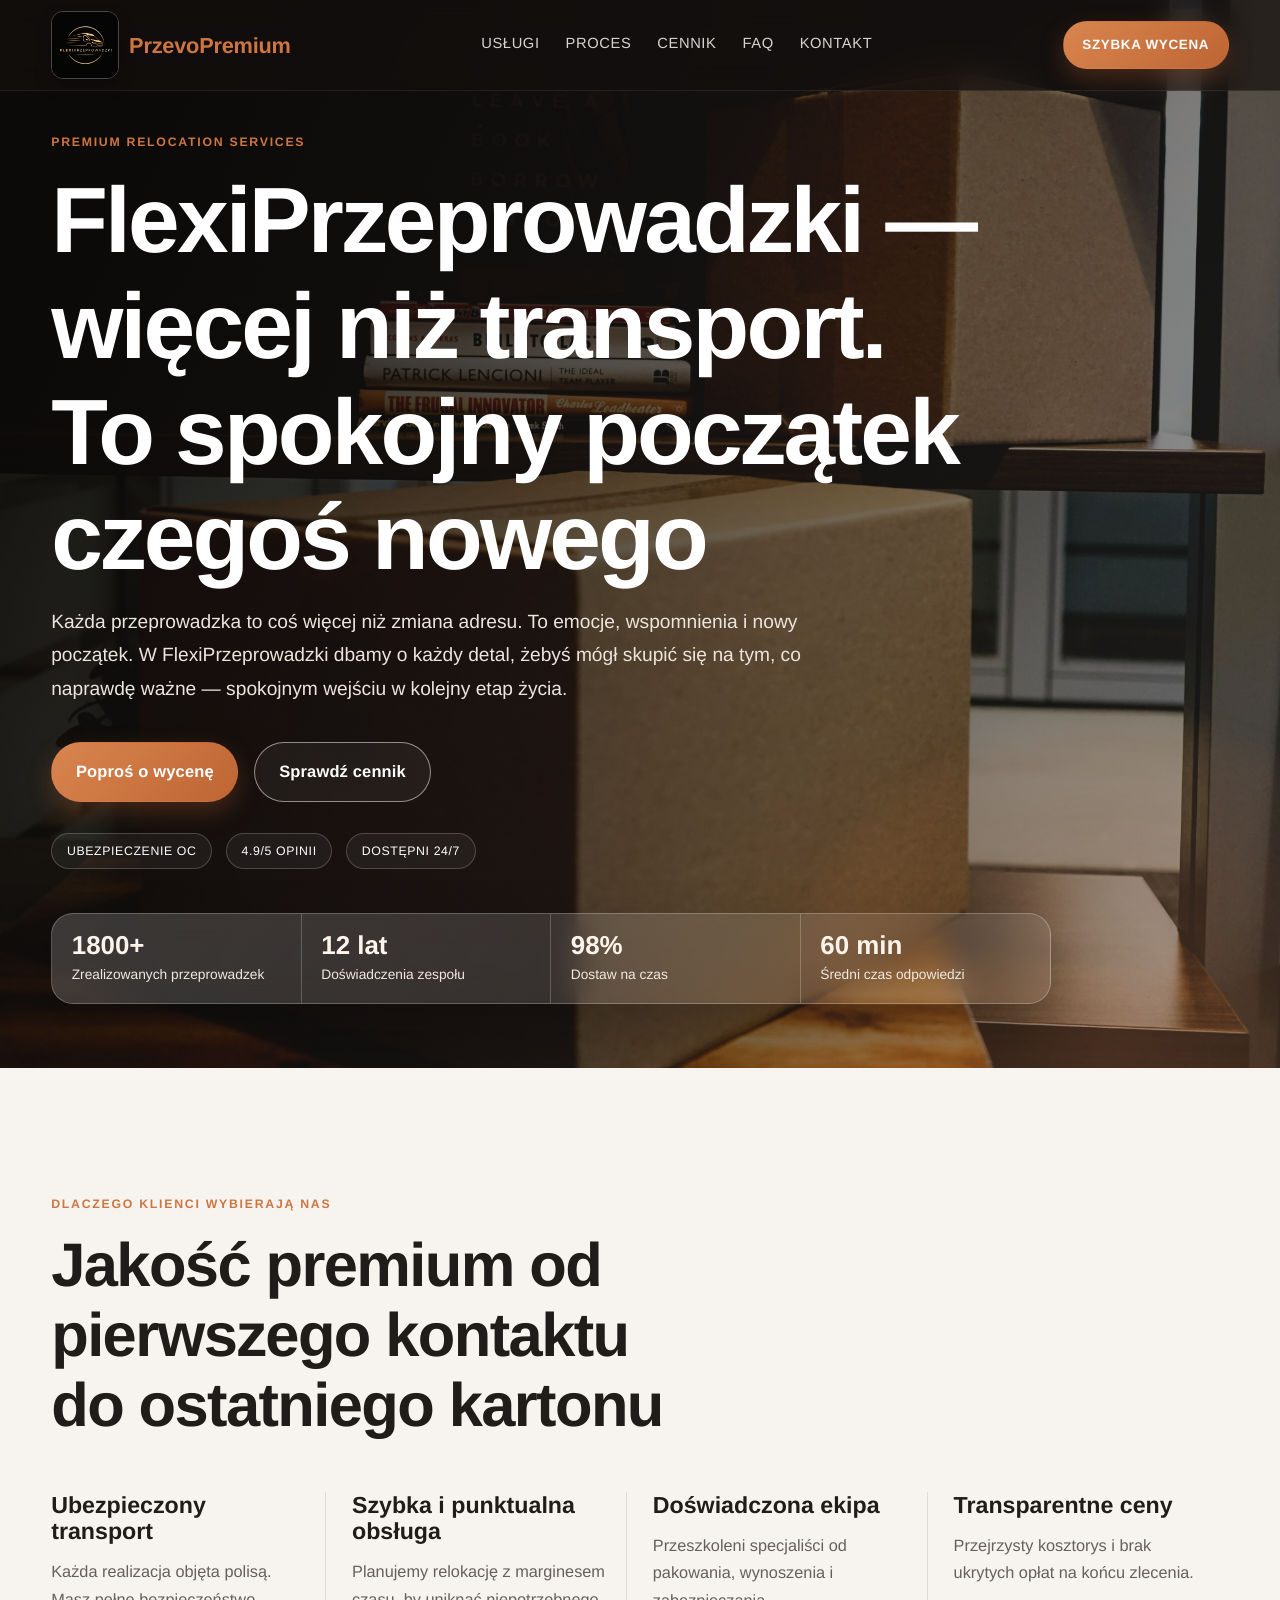
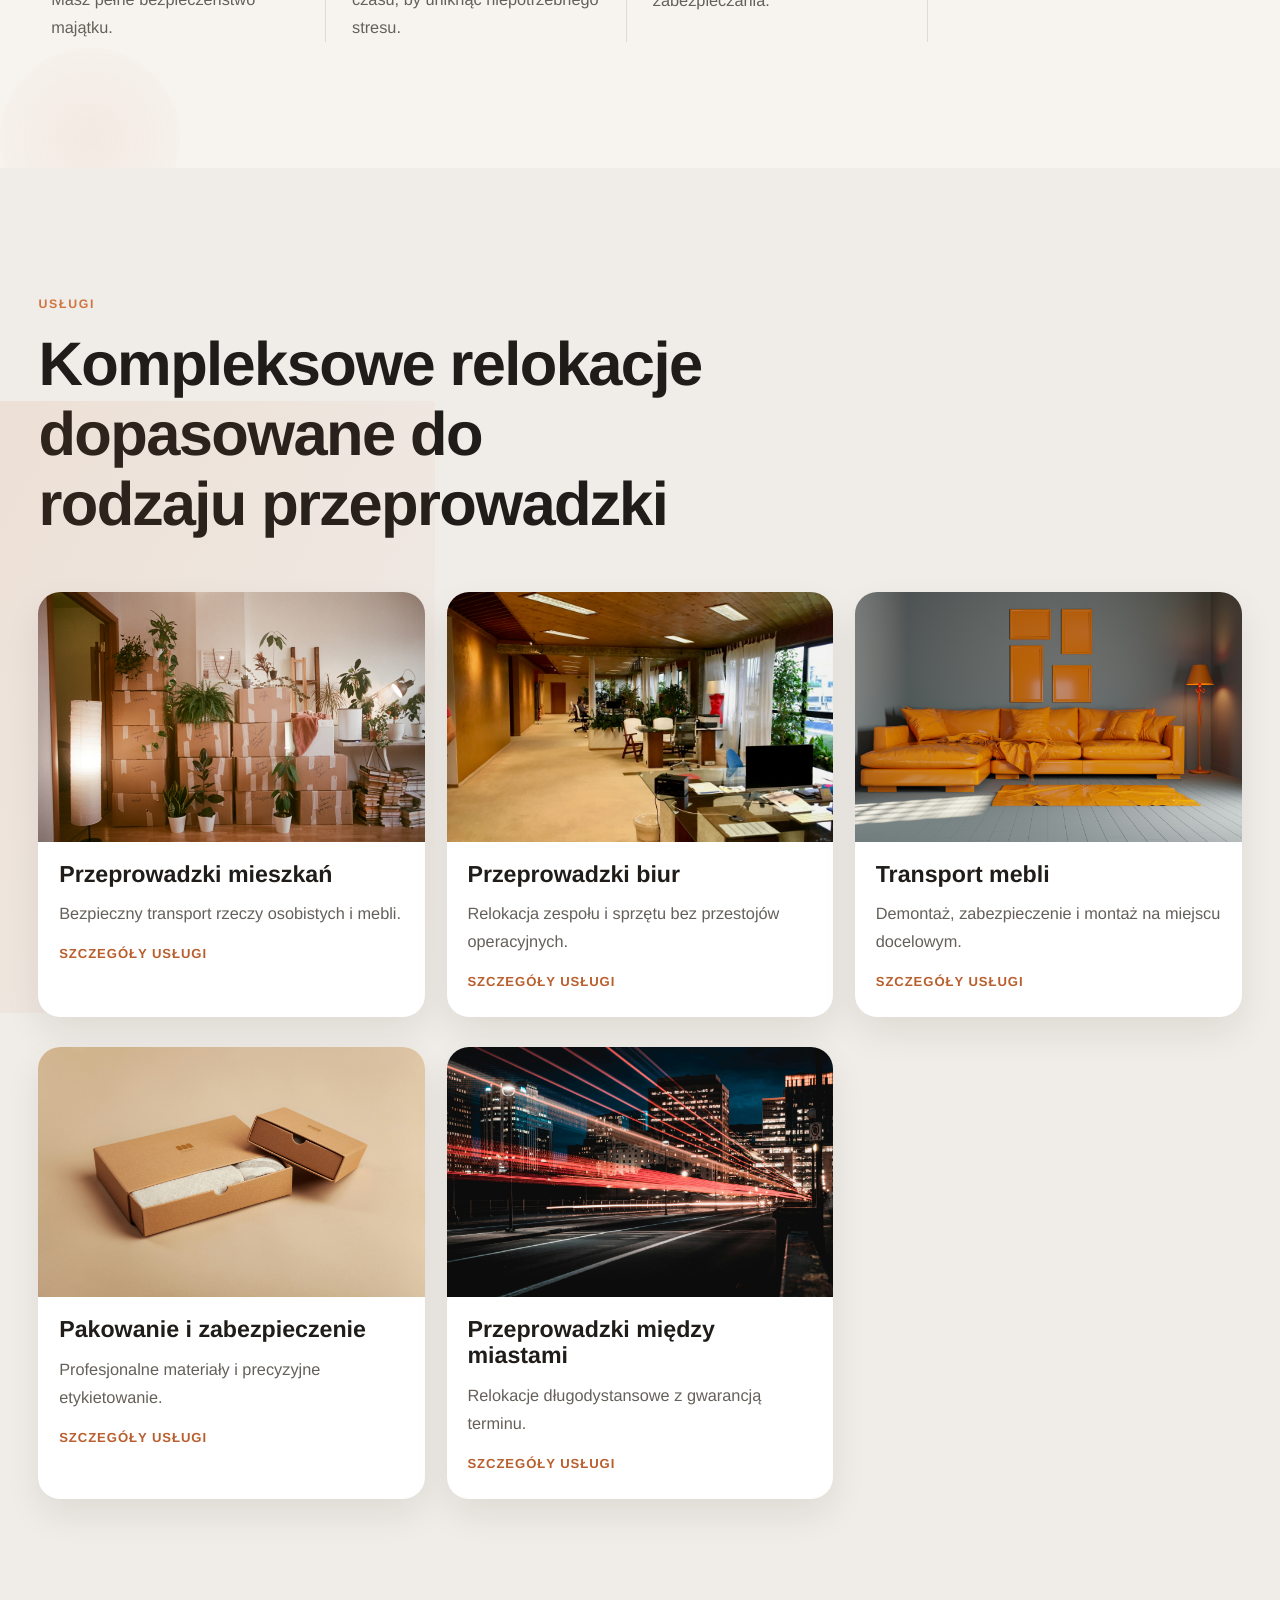
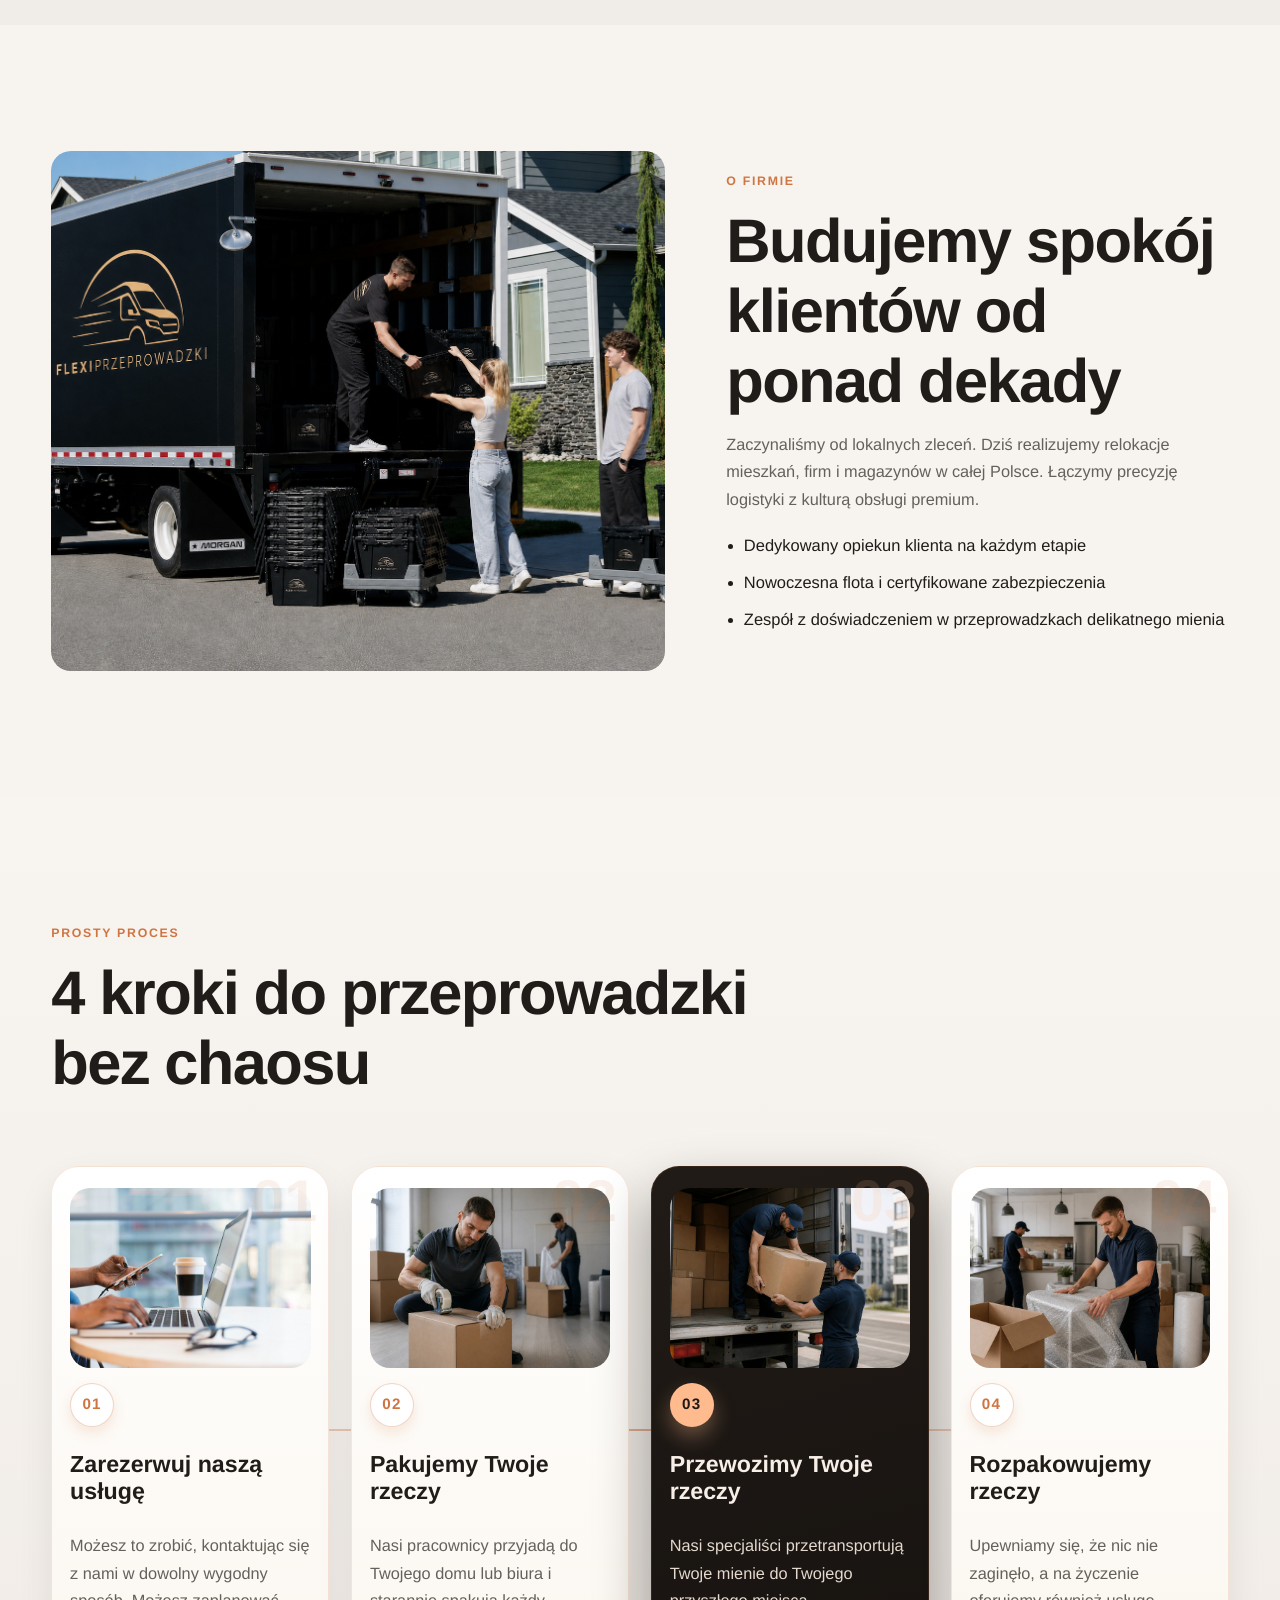
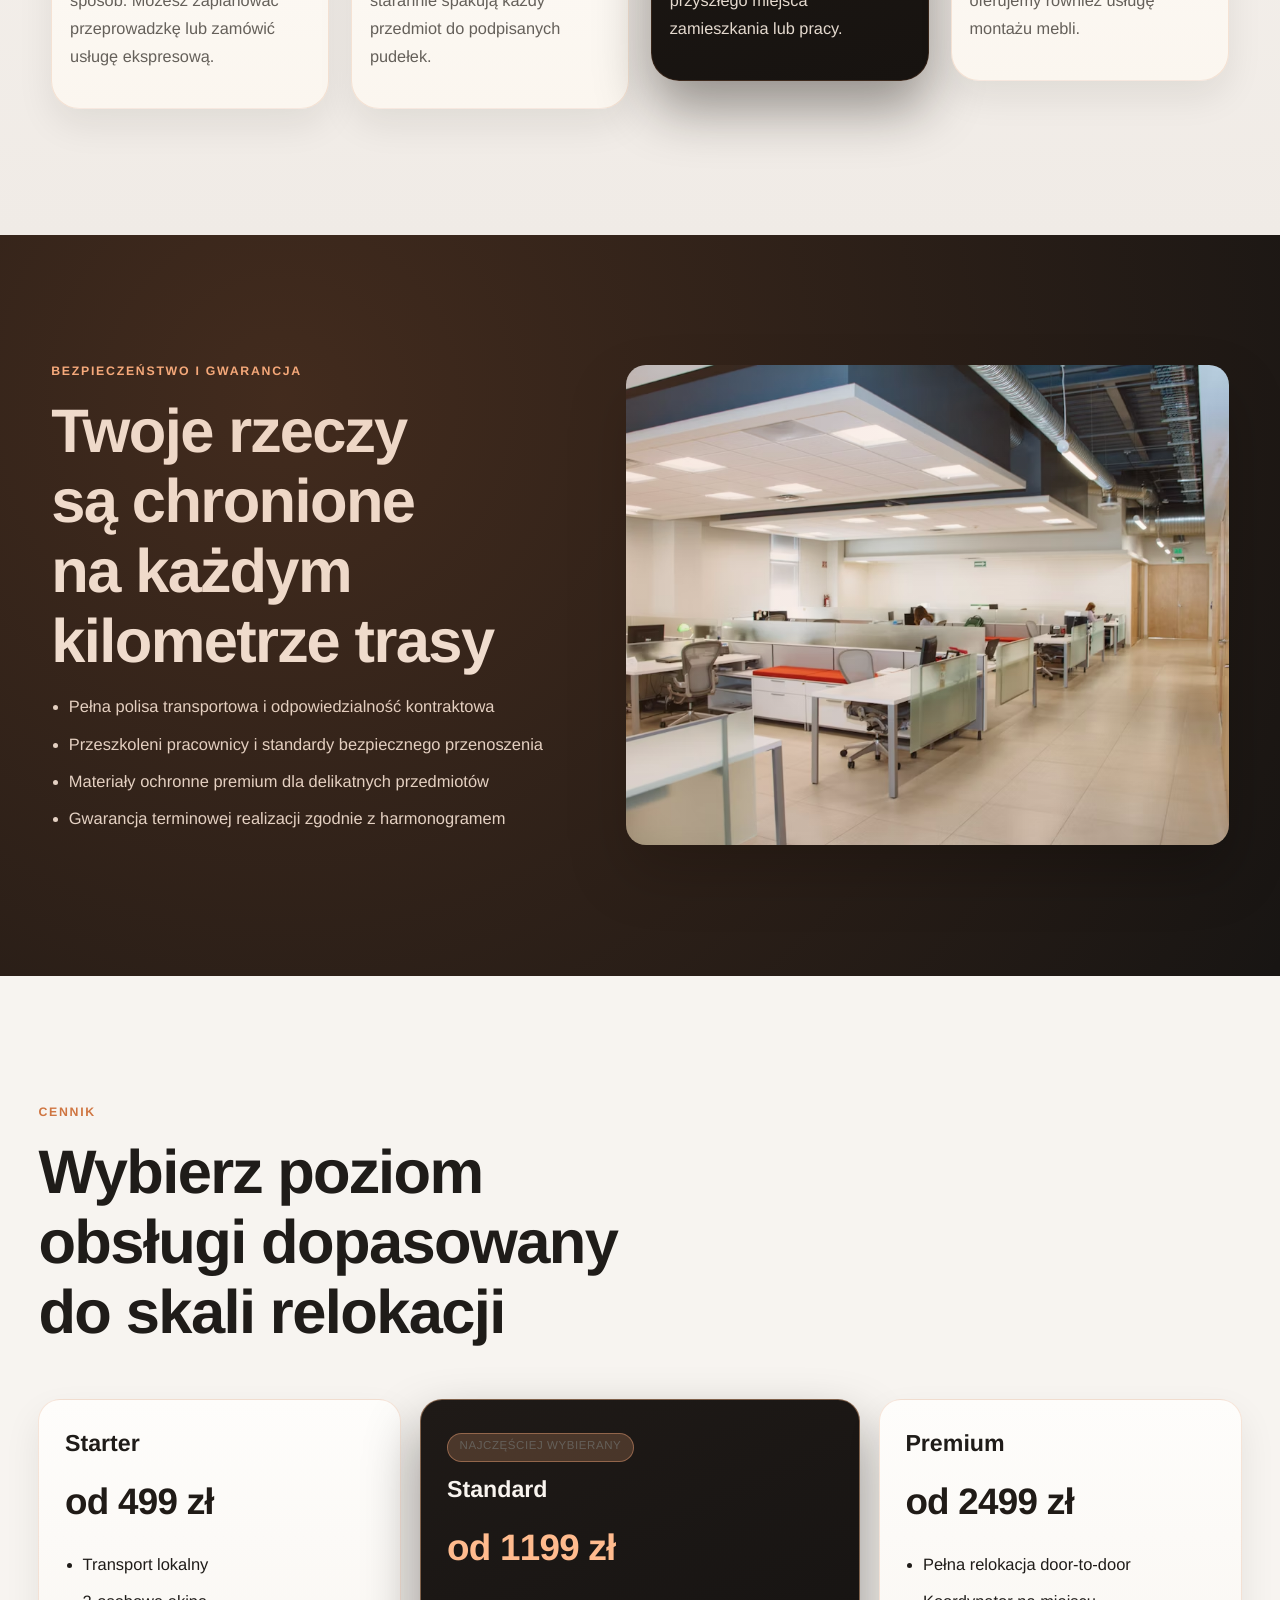
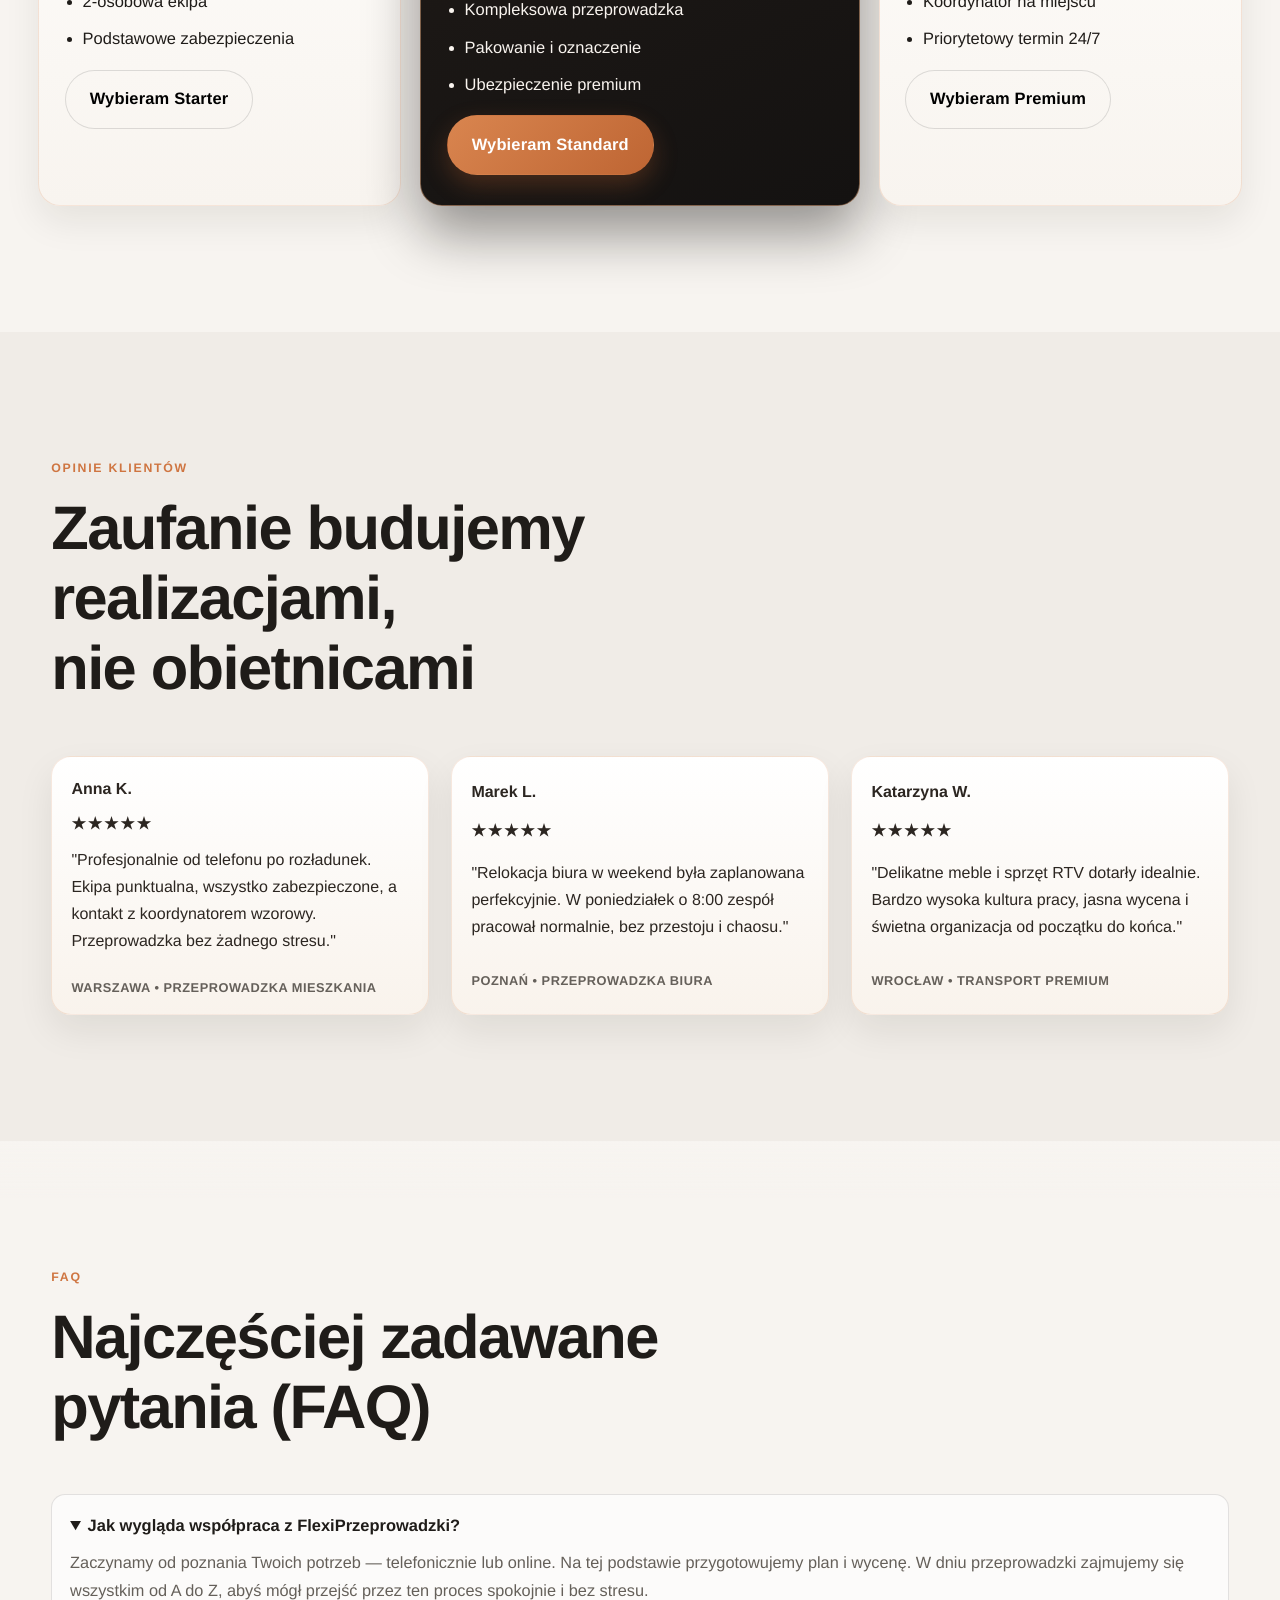
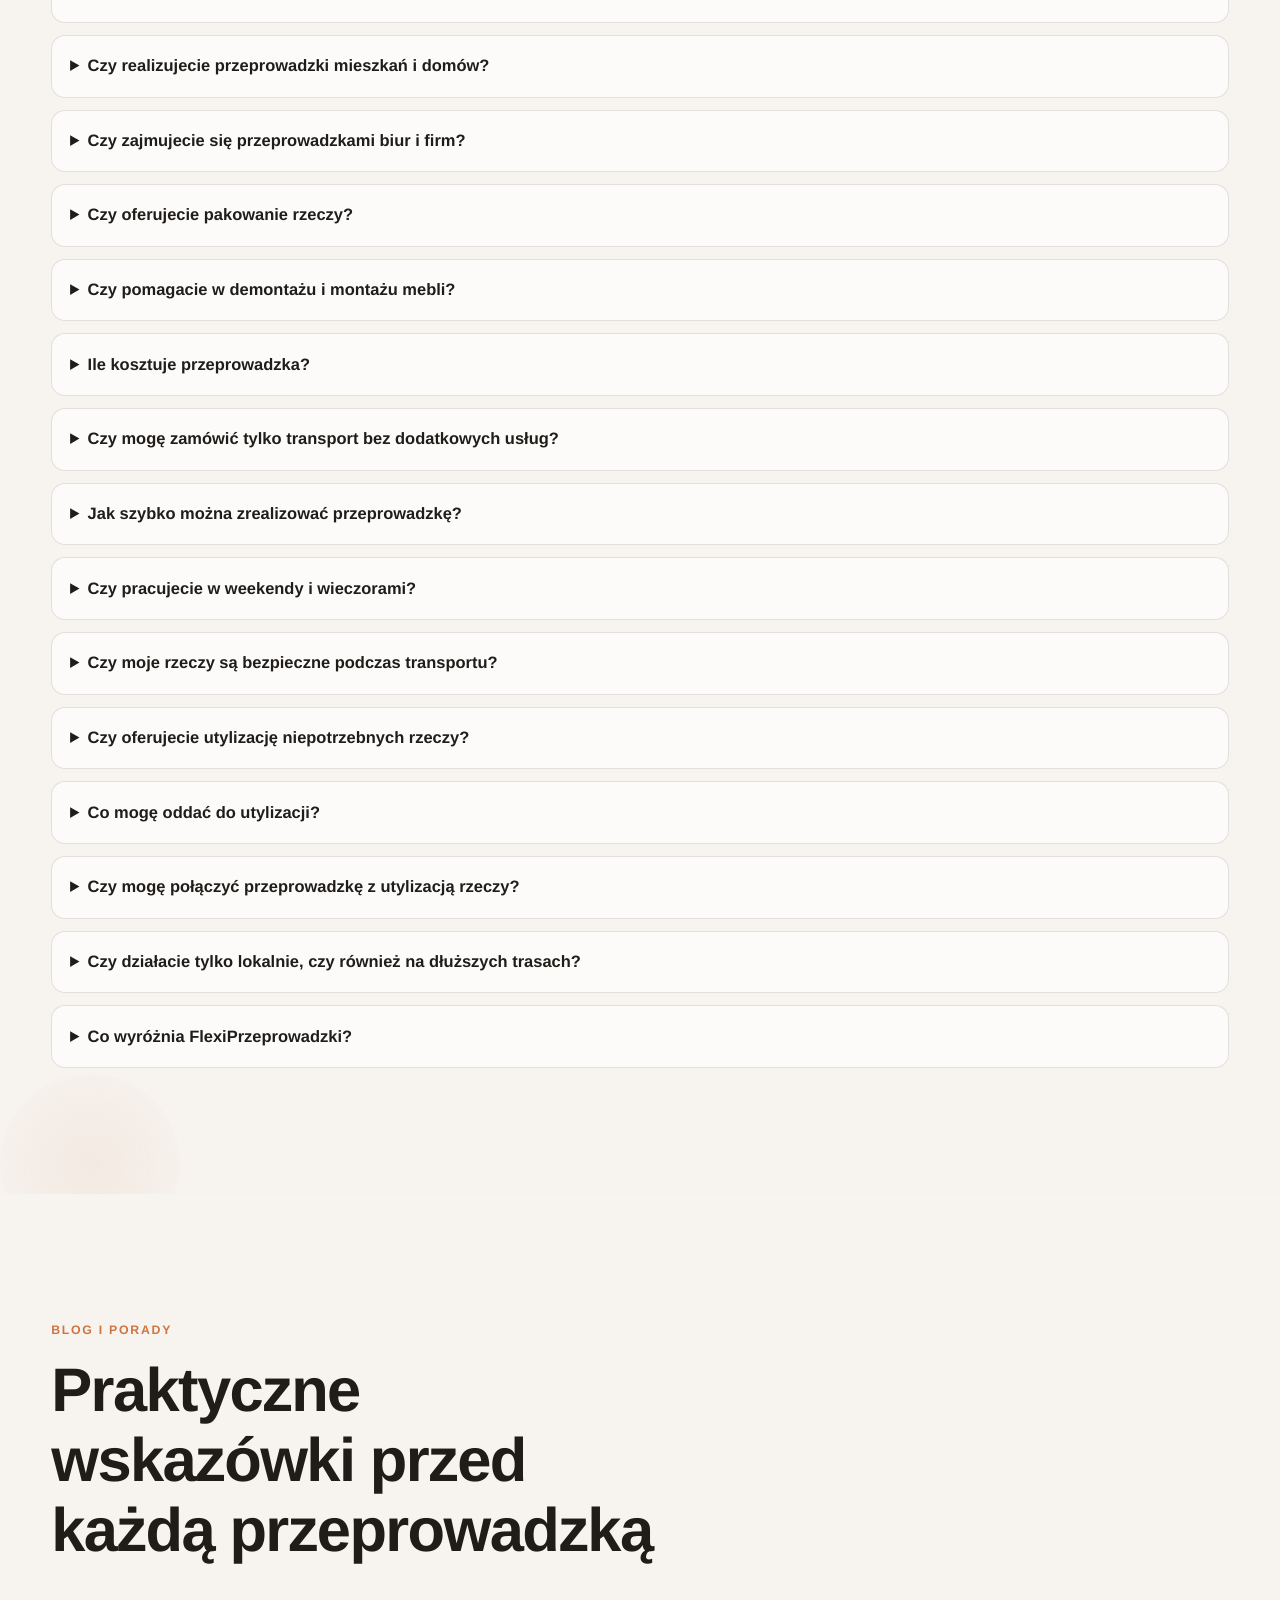
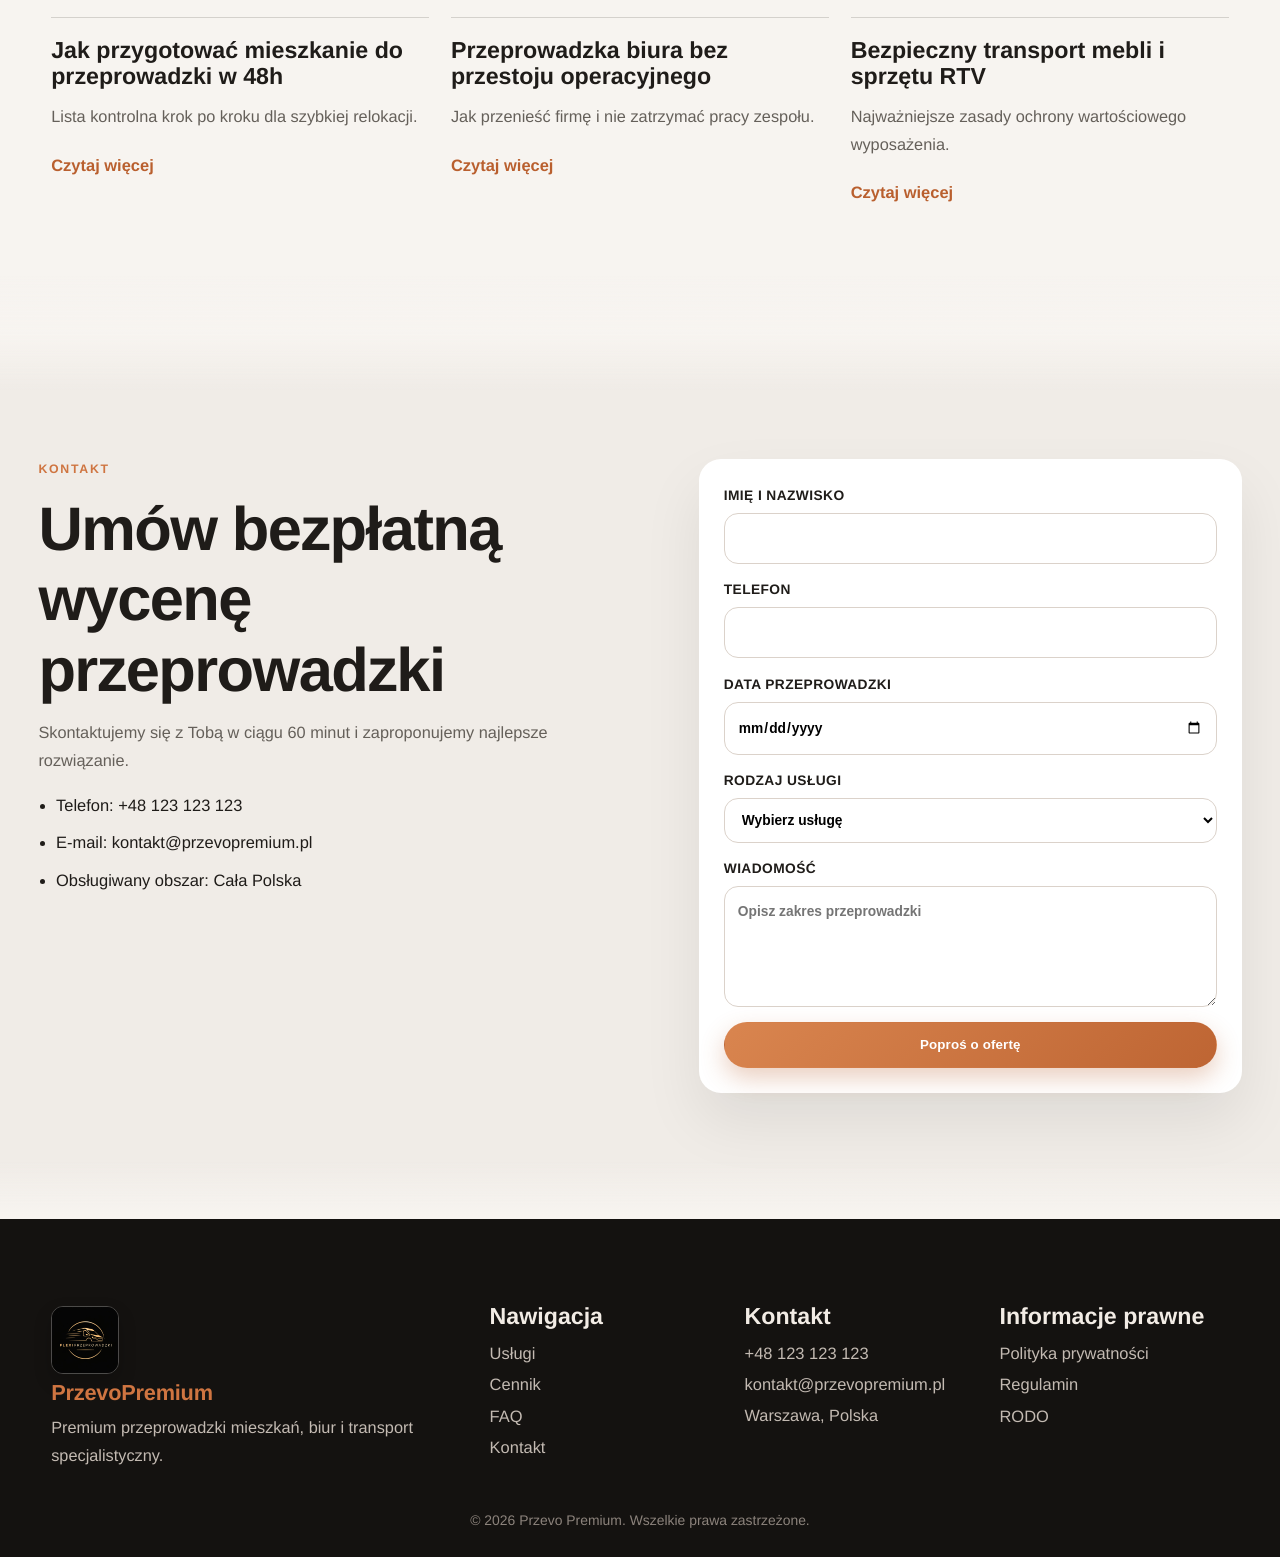
==== commit afba1b4c: "update landing" ====
--- a/index.html
+++ b/index.html
@@ -9,19 +9,27 @@
       content="Premium przeprowadzki mieszkań i biur. Ubezpieczony transport, profesjonalny zespół i szybka wycena. Zamów relokację bez stresu."
     />
     <link rel="preconnect" href="https://images.unsplash.com" />
-    <link rel="stylesheet" href="styles.css" />
+    <link rel="stylesheet" href="styles.css?v=2" />
   </head>
   <body>
     <header class="site-header">
       <div class="container nav">
-        <a href="#hero" class="brand">Przevo<span>Premium</span></a>
-        <nav aria-label="Główna nawigacja">
+        <a href="#hero" class="brand">
+          <img src="img/logo.jpg" alt="FlexiPrzeprowadzki logo" class="brand-logo" />
+          <span class="brand-text">Przevo<span>Premium</span></span>
+        </a>
+        <nav id="site-nav" class="main-nav" aria-label="Główna nawigacja">
           <a href="#services">Usługi</a>
           <a href="#process">Proces</a>
           <a href="#pricing">Cennik</a>
           <a href="#faq">FAQ</a>
           <a href="#contact">Kontakt</a>
         </nav>
+        <button class="menu-toggle" type="button" aria-label="Otwórz menu" aria-controls="site-nav" aria-expanded="false">
+          <span></span>
+          <span></span>
+          <span></span>
+        </button>
         <a href="#contact" class="btn btn-small">Szybka wycena</a>
       </div>
     </header>
@@ -260,9 +268,33 @@
             <h2>Zaufanie budujemy realizacjami, nie obietnicami</h2>
           </div>
           <div class="testimonial-grid">
-            <article><p>"Profesjonalnie od telefonu po rozładunek. Zero stresu."</p><h3>Anna, Warszawa</h3></article>
-            <article><p>"Przeprowadzka biura w weekend, w poniedziałek wróciliśmy do pracy."</p><h3>Marek, Poznań</h3></article>
-            <article><p>"Bardzo dokładne zabezpieczenie mebli i punktualna ekipa."</p><h3>Katarzyna, Wrocław</h3></article>
+            <article>
+              <div class="review-head">
+                <p class="review-author">Anna K.</p>
+                
+              </div>
+              <p class="review-stars" aria-label="Ocena 5 na 5">★★★★★</p>
+              <p>"Profesjonalnie od telefonu po rozładunek. Ekipa punktualna, wszystko zabezpieczone, a kontakt z koordynatorem wzorowy. Przeprowadzka bez żadnego stresu."</p>
+              <h3>Warszawa • przeprowadzka mieszkania</h3>
+            </article>
+            <article>
+              <div class="review-head">
+                <p class="review-author">Marek L.</p>
+                
+              </div>
+              <p class="review-stars" aria-label="Ocena 5 na 5">★★★★★</p>
+              <p>"Relokacja biura w weekend była zaplanowana perfekcyjnie. W poniedziałek o 8:00 zespół pracował normalnie, bez przestoju i chaosu."</p>
+              <h3>Poznań • przeprowadzka biura</h3>
+            </article>
+            <article>
+              <div class="review-head">
+                <p class="review-author">Katarzyna W.</p>
+               
+              </div>
+              <p class="review-stars" aria-label="Ocena 5 na 5">★★★★★</p>
+              <p>"Delikatne meble i sprzęt RTV dotarły idealnie. Bardzo wysoka kultura pracy, jasna wycena i świetna organizacja od początku do końca."</p>
+              <h3>Wrocław • transport premium</h3>
+            </article>
           </div>
         </div>
       </section>
@@ -387,7 +419,10 @@
     <footer class="site-footer">
       <div class="container footer-grid">
         <div>
-          <a href="#hero" class="brand">Przevo<span>Premium</span></a>
+          <a href="#hero" class="brand">
+            <img src="img/logo.jpg" alt="FlexiPrzeprowadzki logo" class="brand-logo" />
+            <span class="brand-text">Przevo<span>Premium</span></span>
+          </a>
           <p>Premium przeprowadzki mieszkań, biur i transport specjalistyczny.</p>
         </div>
         <div>
@@ -412,5 +447,25 @@
       </div>
       <p class="copyright">© 2026 Przevo Premium. Wszelkie prawa zastrzeżone.</p>
     </footer>
+    <script>
+      const menuButton = document.querySelector(".menu-toggle");
+      const mainNav = document.querySelector("#site-nav");
+
+      if (menuButton && mainNav) {
+        menuButton.addEventListener("click", () => {
+          const isOpen = mainNav.classList.toggle("is-open");
+          menuButton.setAttribute("aria-expanded", String(isOpen));
+          menuButton.setAttribute("aria-label", isOpen ? "Zamknij menu" : "Otwórz menu");
+        });
+
+        mainNav.querySelectorAll("a").forEach((link) => {
+          link.addEventListener("click", () => {
+            mainNav.classList.remove("is-open");
+            menuButton.setAttribute("aria-expanded", "false");
+            menuButton.setAttribute("aria-label", "Otwórz menu");
+          });
+        });
+      }
+    </script>
   </body>
 </html>
--- a/styles.css
+++ b/styles.css
@@ -72,14 +72,52 @@
 }
 
 .brand {
+  display: inline-flex;
+  align-items: center;
+  gap: 0.62rem;
   font-weight: 800;
   font-size: 1.36rem;
   color: #fff;
   letter-spacing: -0.01em;
 }
 
+.brand-logo {
+  width: 68px;
+ 
+  border-radius: 12px;
+  object-fit: cover;
+  border: 1px solid rgba(255, 255, 255, 0.24);
+  box-shadow: 0 8px 18px rgba(0, 0, 0, 0.2);
+}
+
+.brand-text {
+  display: inline-block;
+}
+
 .brand span {
   color: var(--accent);
+}
+
+.menu-toggle {
+  display: none;
+  width: 46px;
+  height: 46px;
+  border-radius: 12px;
+  border: 1px solid rgba(255, 255, 255, 0.34);
+  background: rgba(255, 255, 255, 0.08);
+  align-items: center;
+  justify-content: center;
+  gap: 4px;
+  flex-direction: column;
+  padding: 0;
+}
+
+.menu-toggle span {
+  width: 20px;
+  height: 2px;
+  border-radius: 999px;
+  background: #f5efe9;
+  transition: transform 0.32s ease, opacity 0.32s ease;
 }
 
 nav {
@@ -735,24 +773,62 @@
 }
 
 .testimonial-grid article {
-  background: transparent;
-  border-radius: 0;
-  padding: 0;
-  box-shadow: none;
-  border-top: 1px solid rgba(42, 35, 30, 0.2);
-  padding-top: 1.2rem;
+  background: linear-gradient(180deg, #fff, #f9f3ec);
+  border-radius: 20px;
+  padding: 1.25rem 1.2rem 1.15rem;
+  box-shadow: var(--shadow-card);
+  border: 1px solid rgba(207, 117, 65, 0.16);
+  display: grid;
+  gap: 0.55rem;
+  transition: transform 0.32s ease, box-shadow 0.32s ease;
+}
+
+.testimonial-grid article:hover {
+  transform: translateY(-5px);
+  box-shadow: 0 22px 40px rgba(20, 16, 12, 0.14);
+}
+
+.review-head {
+  display: flex;
+  align-items: center;
+  justify-content: space-between;
+  gap: 0.8rem;
+}
+
+.review-author {
+  margin: 0;
+  color: #1f1b18;
+  font-weight: 700;
+  font-size: 0.96rem;
+}
+
+.review-source {
+  margin: 0;
+  color: #3975ea;
+  font-size: 0.78rem;
+  font-weight: 700;
+  letter-spacing: 0.03em;
+  text-transform: uppercase;
+}
+
+.review-stars {
+  margin: 0;
+  color: #f7a400;
+  letter-spacing: 0.12em;
+  font-size: 0.98rem;
+  font-weight: 800;
 }
 
 .testimonial-grid p {
-  font-size: 1.15rem;
+  font-size: 1rem;
   color: #2c2621;
-  line-height: 1.75;
+  line-height: 1.68;
 }
 
 .testimonial-grid h3 {
   margin: 0;
   color: var(--muted);
-  font-size: 0.92rem;
+  font-size: 0.8rem;
   letter-spacing: 0.04em;
   text-transform: uppercase;
 }
@@ -972,8 +1048,51 @@
 }
 
 @media (max-width: 1024px) {
-  nav {
+  .main-nav {
     display: none;
+  }
+
+  .menu-toggle {
+    display: inline-flex;
+  }
+
+  .btn-small {
+    display: none;
+  }
+
+  .nav {
+    position: relative;
+  }
+
+  .main-nav.is-open {
+    display: flex;
+    flex-direction: column;
+    align-items: stretch;
+    gap: 0.2rem;
+    position: absolute;
+    top: calc(100% + 12px);
+    right: 0;
+    width: min(320px, 90vw);
+    padding: 0.6rem;
+    border-radius: 16px;
+    background: rgba(20, 16, 14, 0.96);
+    border: 1px solid rgba(255, 255, 255, 0.1);
+    box-shadow: 0 18px 34px rgba(0, 0, 0, 0.35);
+    backdrop-filter: blur(12px);
+    z-index: 140;
+  }
+
+  .main-nav.is-open a {
+    opacity: 1;
+    font-size: 0.88rem;
+    letter-spacing: 0.04em;
+    padding: 0.62rem 0.7rem;
+    border-radius: 10px;
+  }
+
+  .main-nav.is-open a:hover {
+    background: rgba(255, 255, 255, 0.08);
+    transform: none;
   }
 
   .benefit-grid,
@@ -1039,6 +1158,9 @@
     display: none;
   }
 
+}
+
+@media (prefers-reduced-motion: reduce) {
   .parallax-section {
     background-attachment: scroll;
   }
@@ -1063,6 +1185,21 @@
   .btn,
   .btn-small {
     width: 100%;
+  }
+
+  .menu-toggle {
+    width: 42px;
+    height: 42px;
+  }
+
+  .brand-logo {
+    width: 36px;
+    height: 36px;
+    border-radius: 10px;
+  }
+
+  .brand-text {
+    font-size: 1.08rem;
   }
 
   .hero-content {
@@ -1239,4 +1376,6 @@
 .btn-tariff{
   color: #000;
   border: 1px solid rgba(0, 0, 0, 0.12) ;
-}+}
+
+
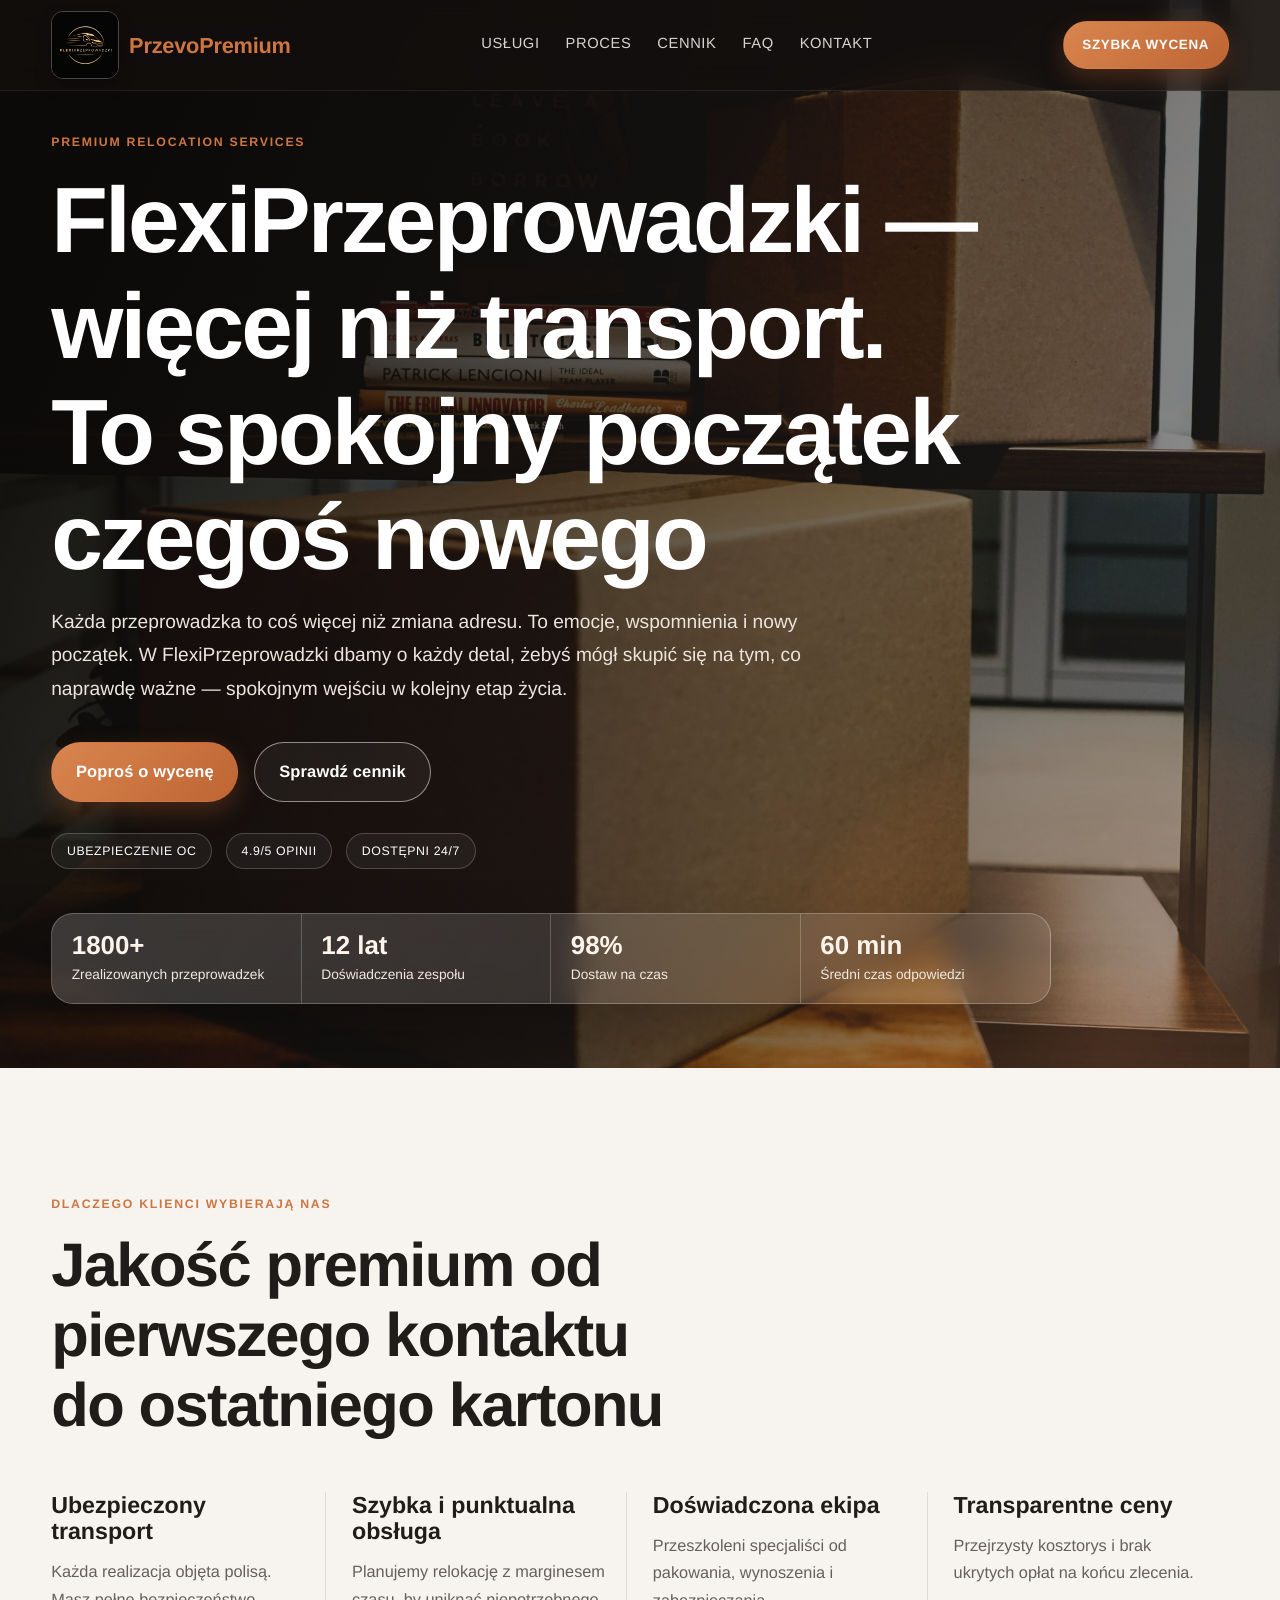
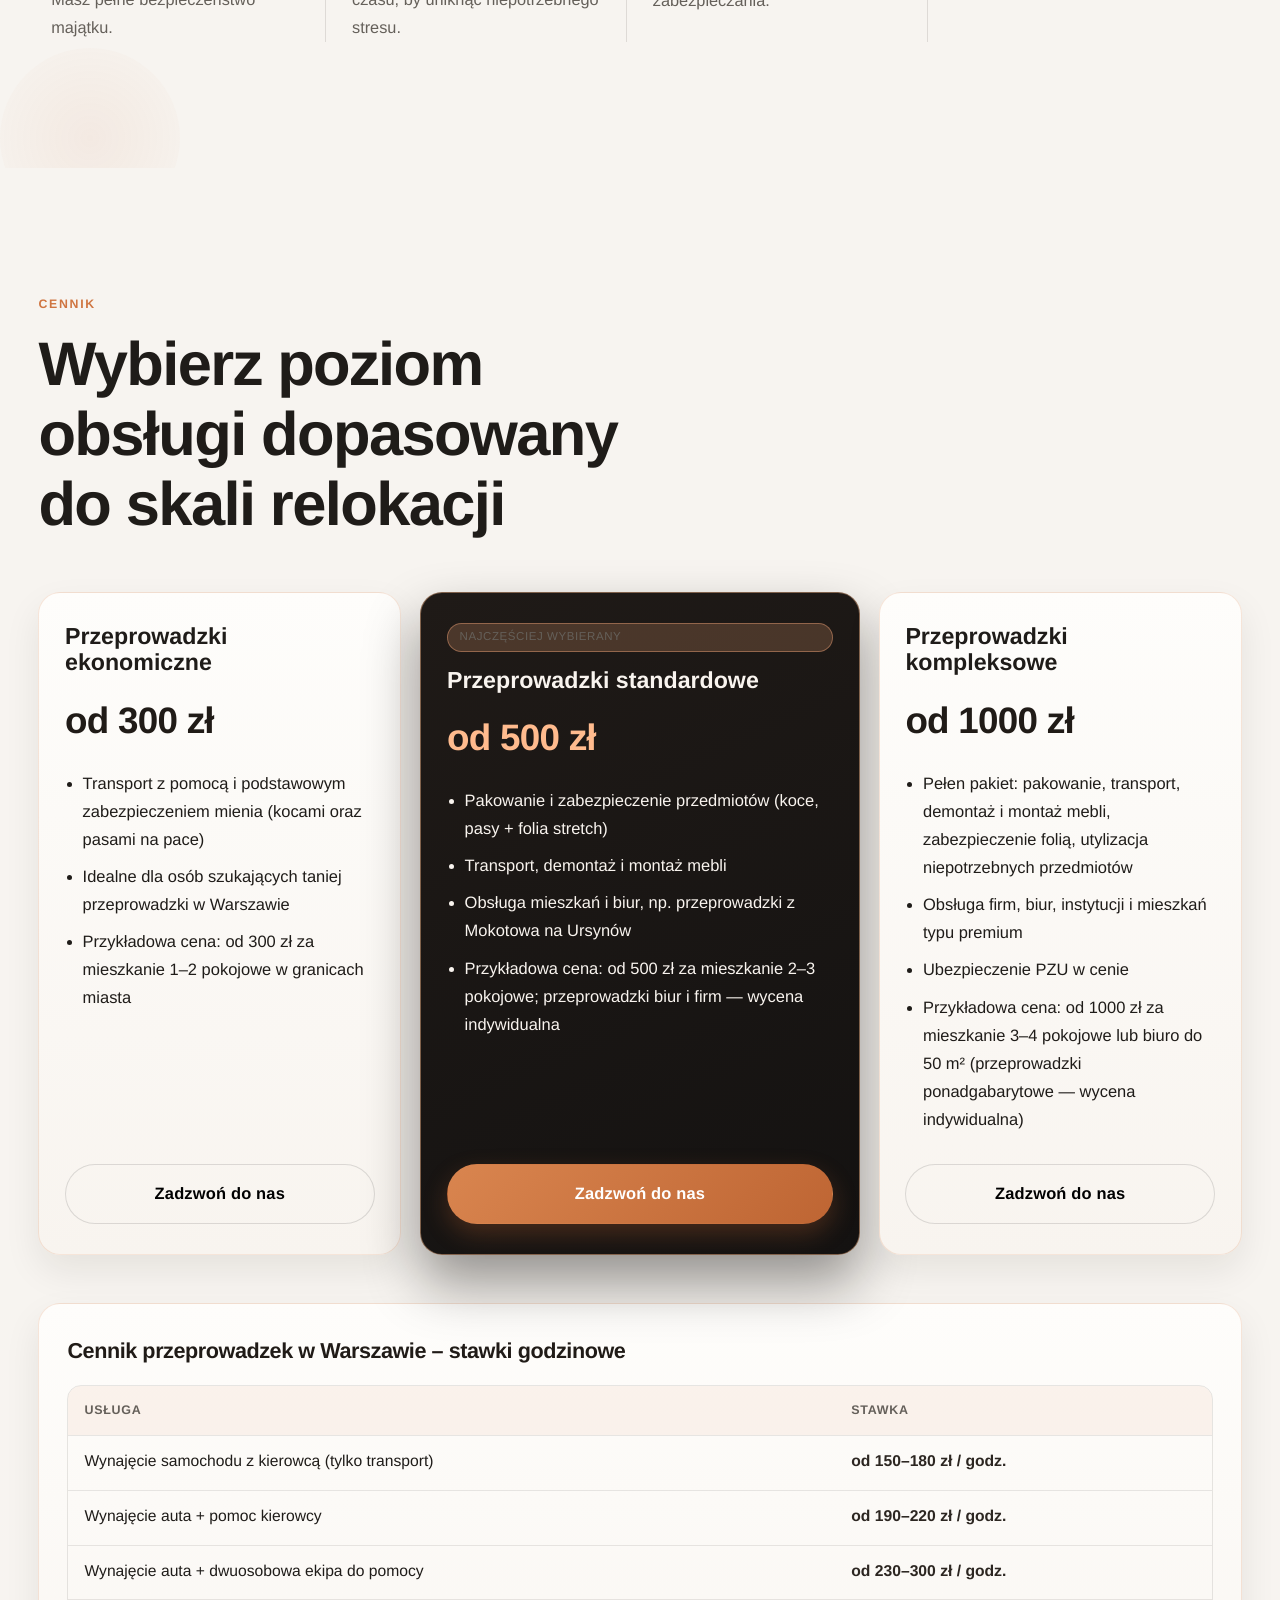
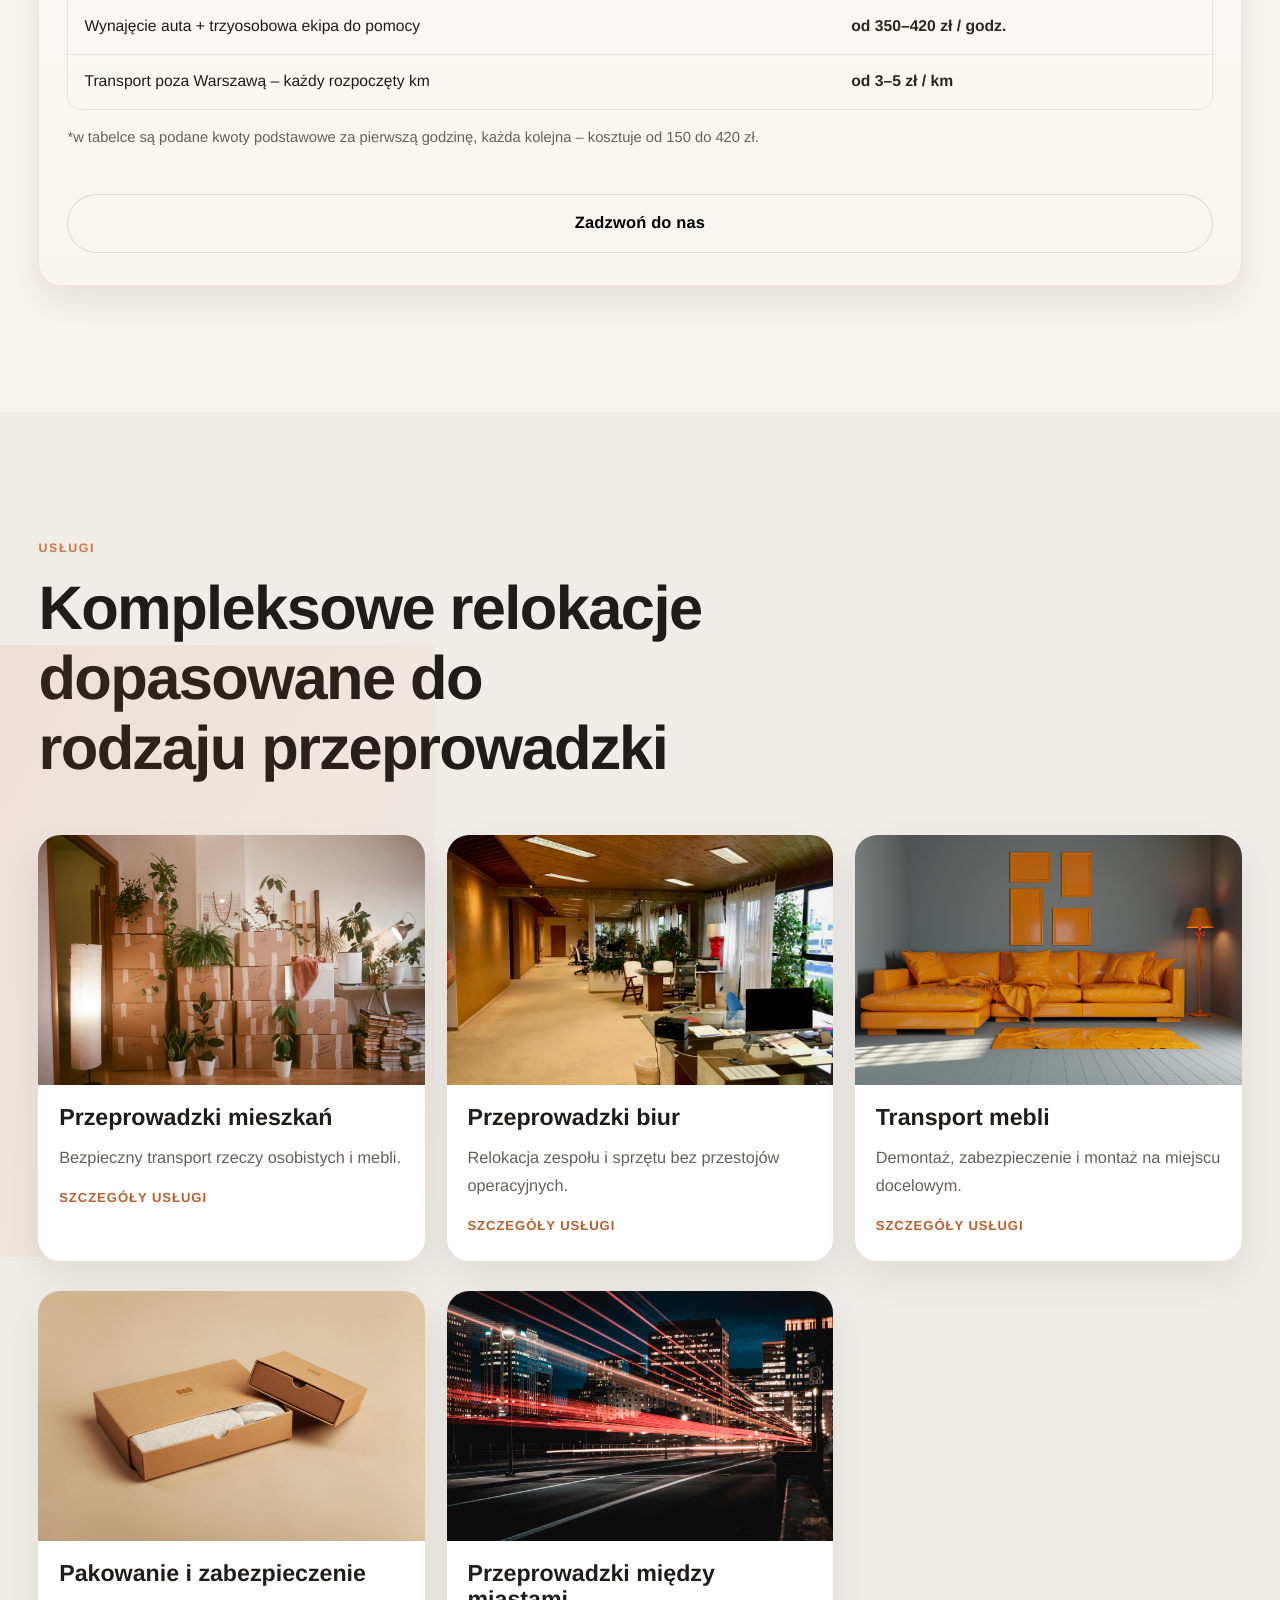
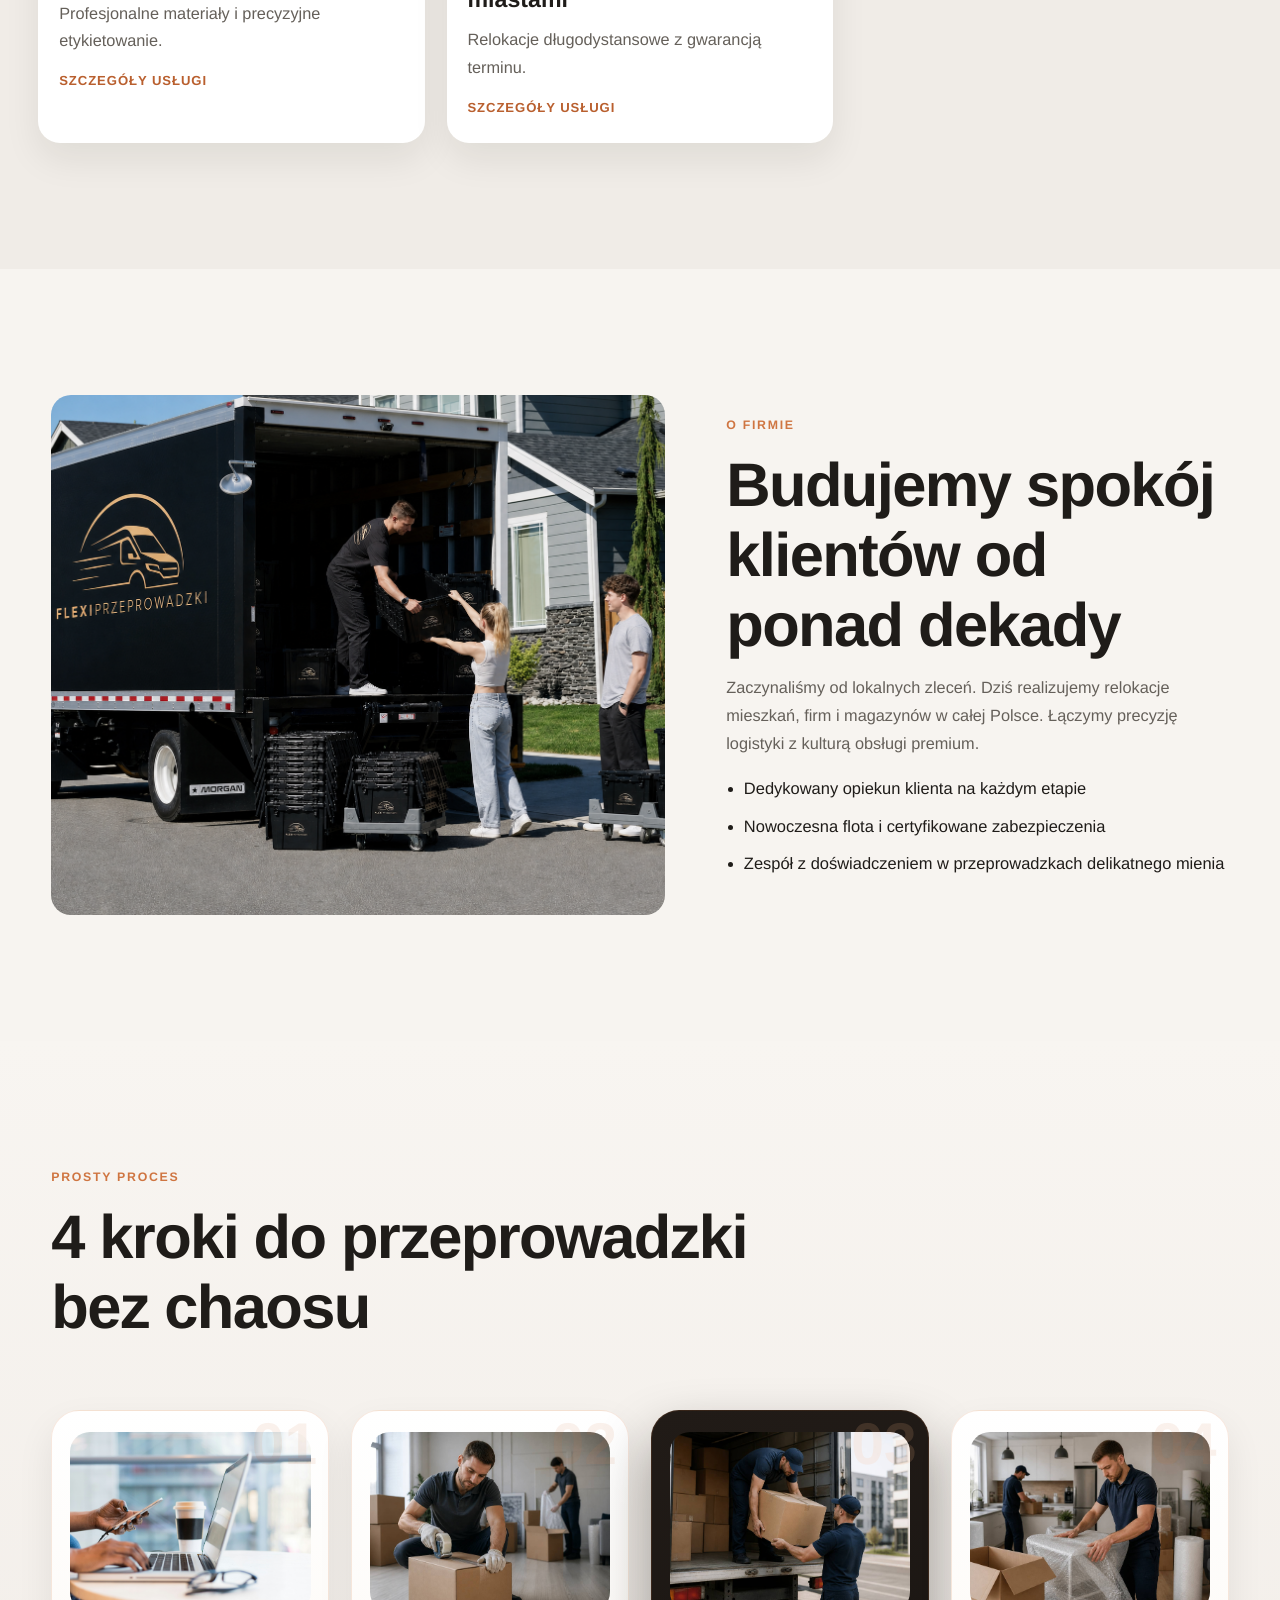
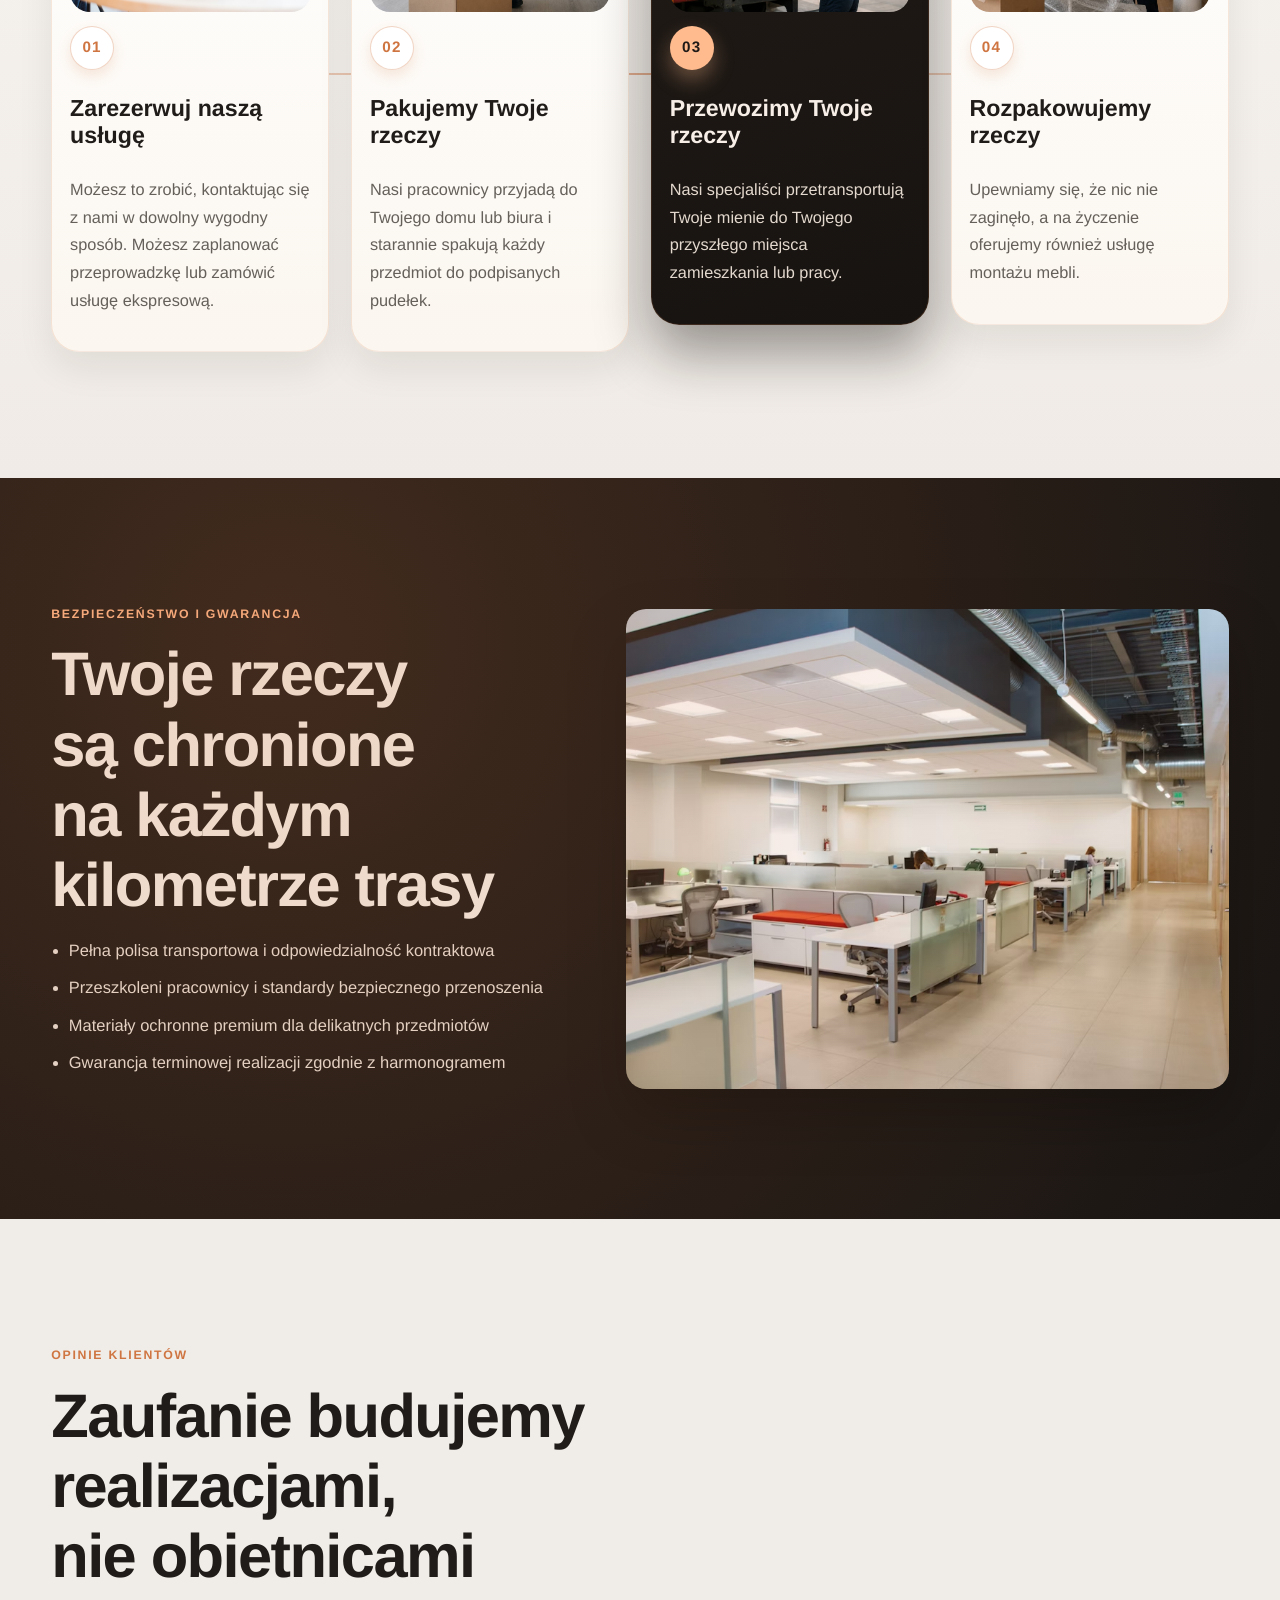
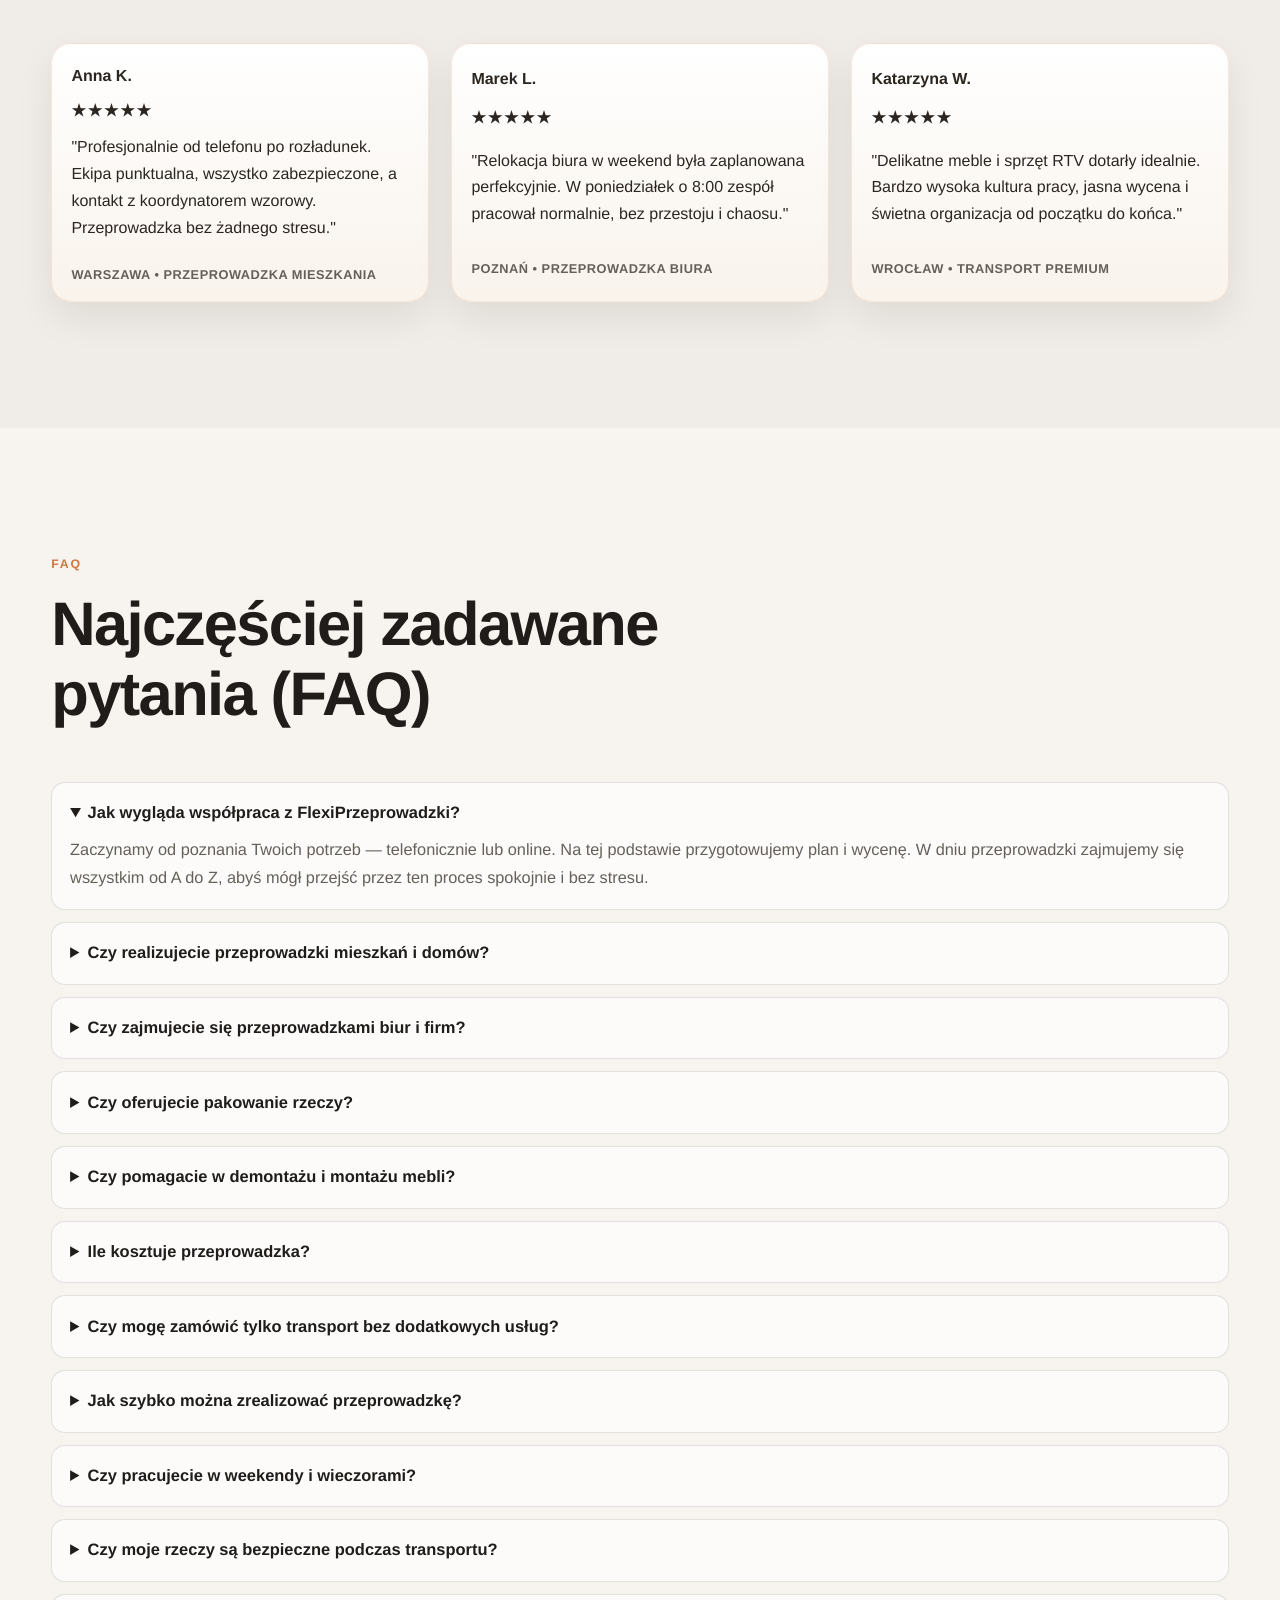
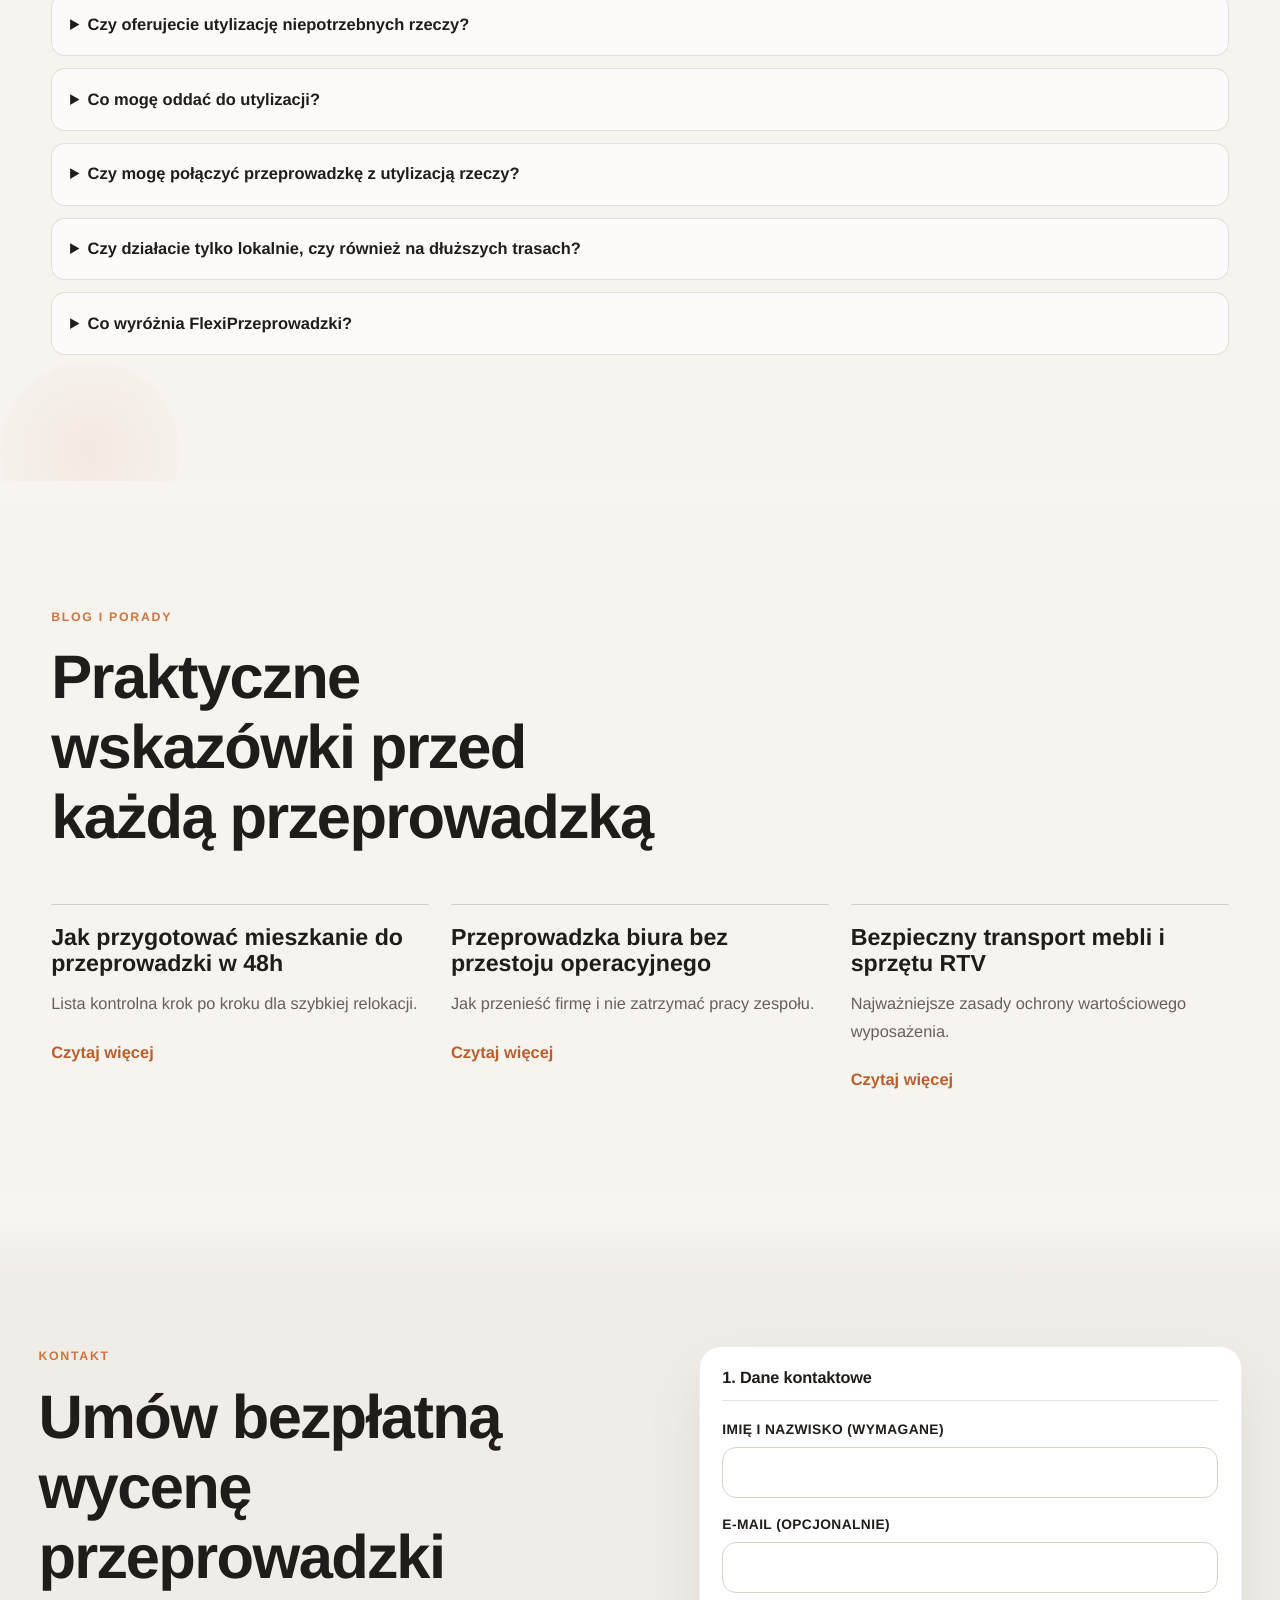
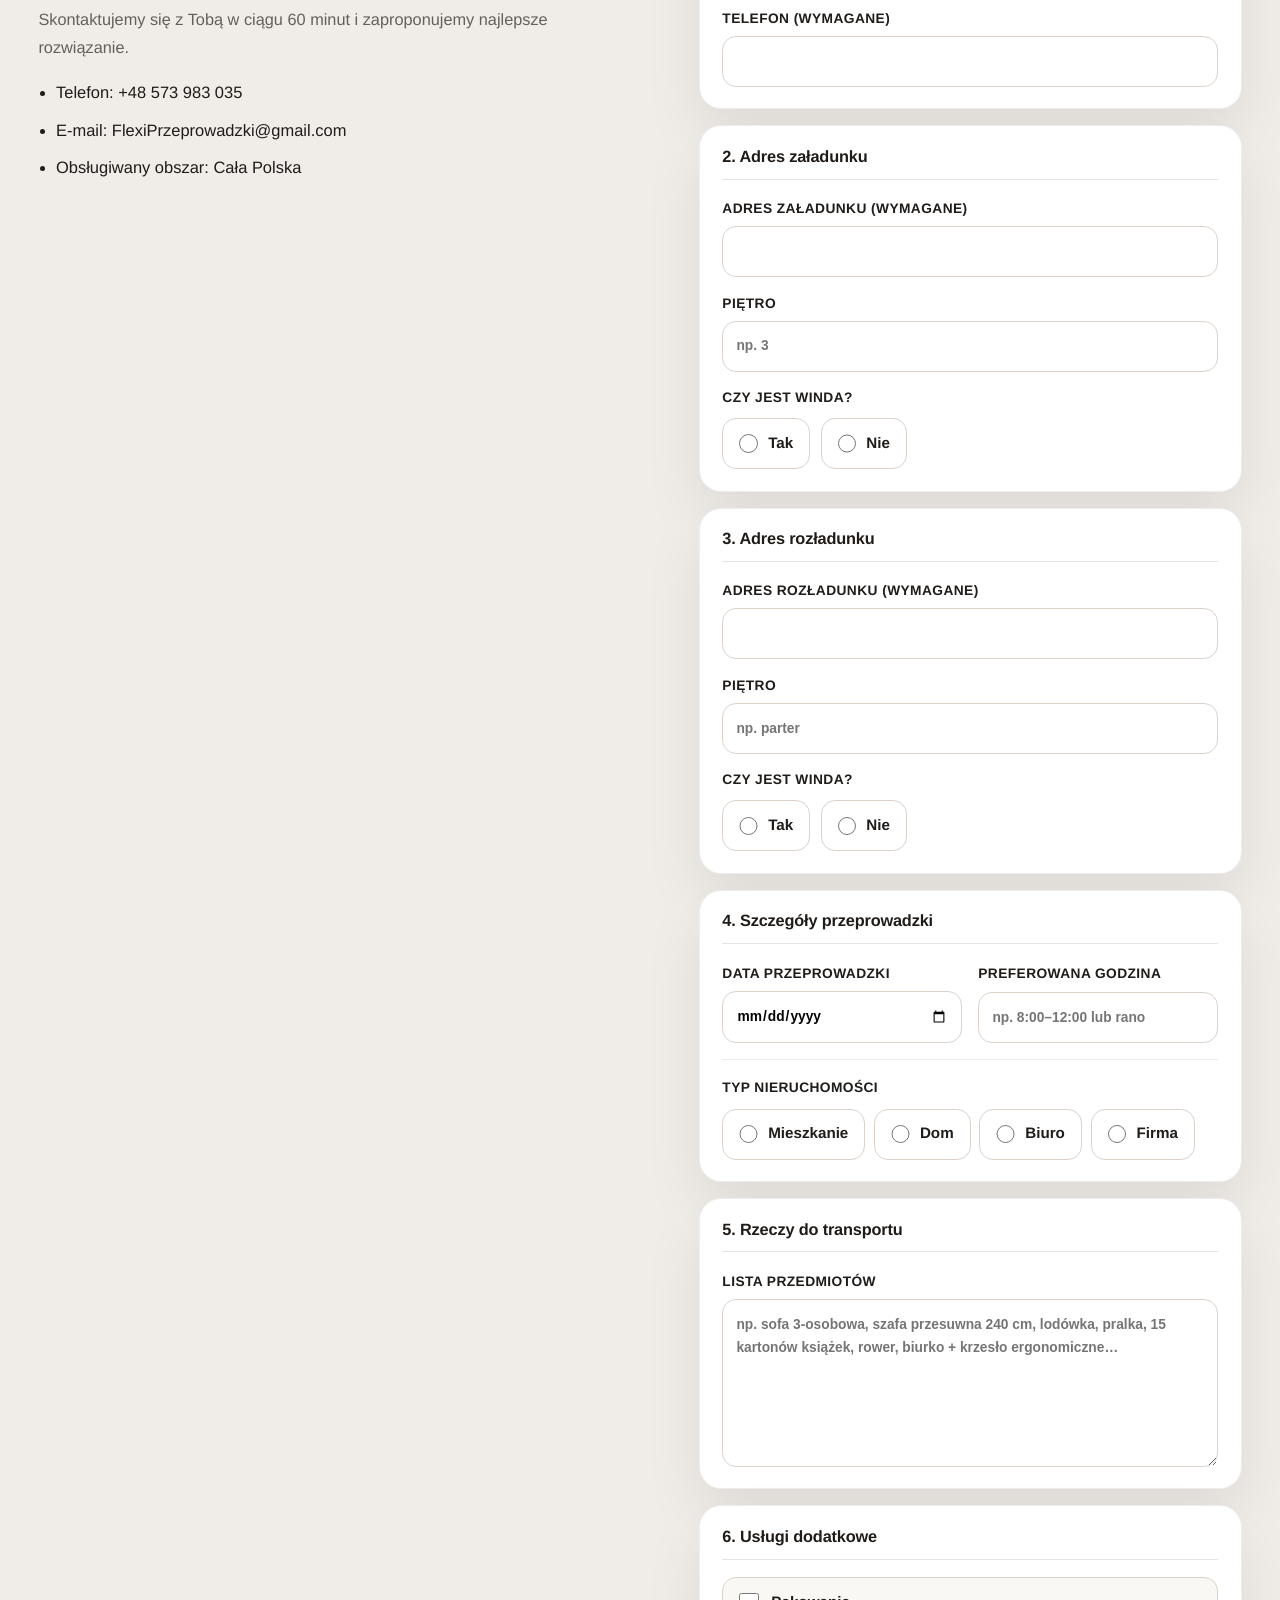
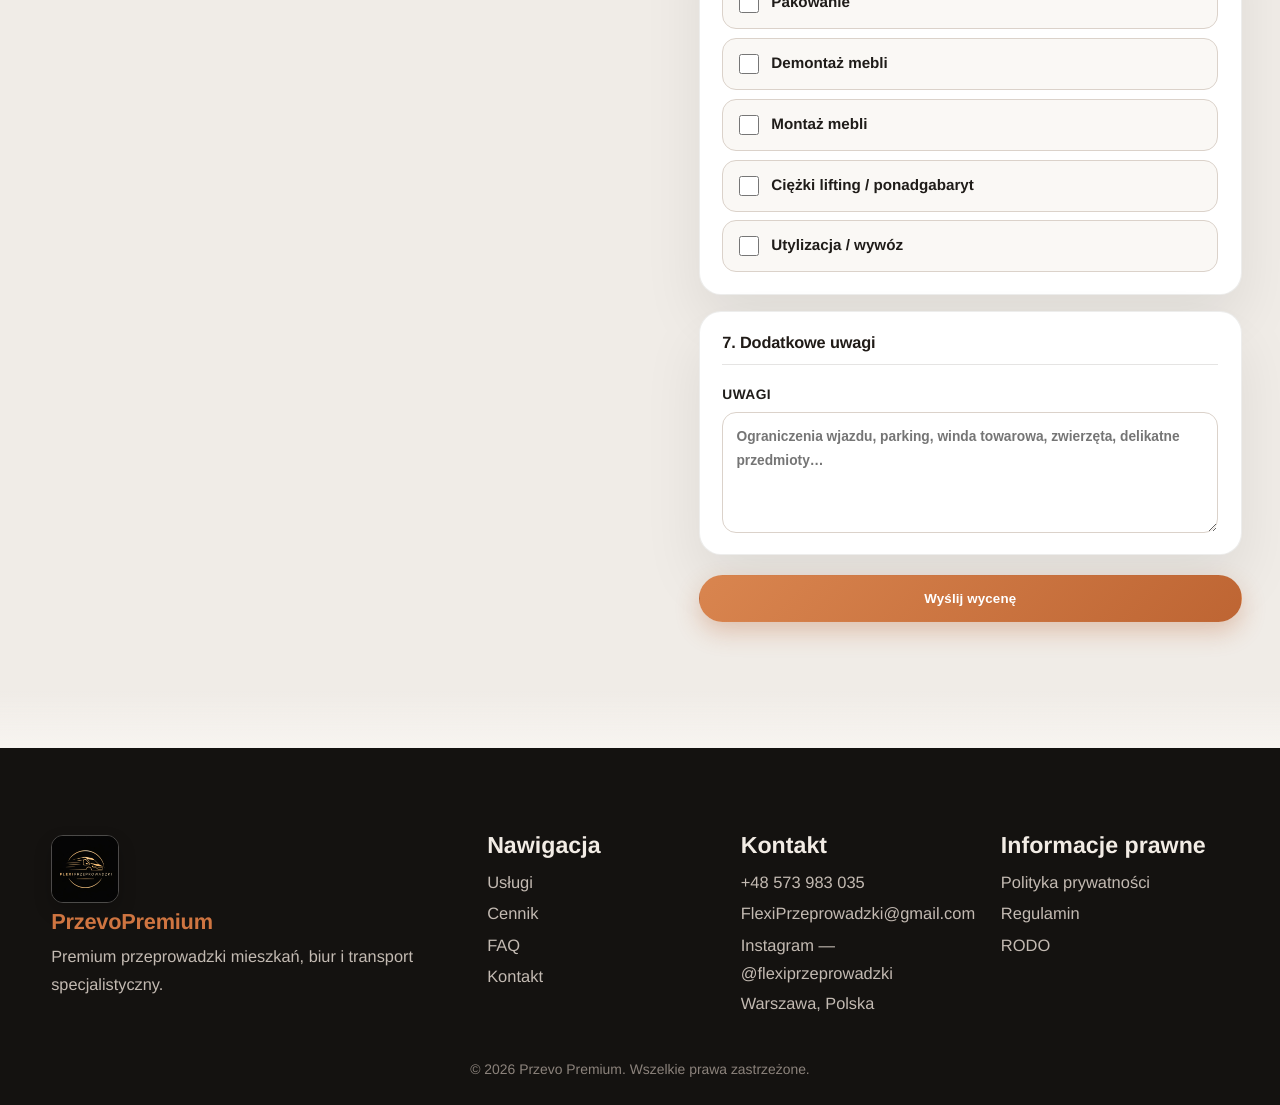
==== commit 12451e40: "zxczxc" ====
--- a/index.html
+++ b/index.html
@@ -44,7 +44,7 @@
             Każda przeprowadzka to coś więcej niż zmiana adresu. To emocje, wspomnienia i nowy początek. W FlexiPrzeprowadzki dbamy o każdy detal, żebyś mógł skupić się na tym, co naprawdę ważne — spokojnym wejściu w kolejny etap życia.
           </p>
           <div class="hero-cta">
-            <a href="tel:+48123123123"  class="btn">Poproś o wycenę</a>
+            <a href="tel:+48573983035"  class="btn">Poproś o wycenę</a>
             <a href="#pricing" class="btn btn-ghost">Sprawdź cennik</a>
           </div>
           <div class="trust-badges">
@@ -87,6 +87,91 @@
           </div>
         </div>
       </section>
+
+      <section id="pricing" class="section pricing">
+        <div class="container">
+          <div class="section-head">
+            <p class="eyebrow">Cennik</p>
+            <h2>Wybierz poziom obsługi dopasowany do skali relokacji</h2>
+          </div>
+          <div class="pricing-grid">
+            <article class="price-card">
+              <h3>Przeprowadzki ekonomiczne</h3>
+              <p class="price">od 300 zł</p>
+              <ul>
+                <li>Transport z pomocą i podstawowym zabezpieczeniem mienia (kocami oraz pasami na pace)</li>
+                <li>Idealne dla osób szukających taniej przeprowadzki w Warszawie</li>
+                <li>Przykładowa cena: od 300 zł za mieszkanie 1–2 pokojowe w granicach miasta</li>
+              </ul>
+              <a href="tel:+48573983035" class="btn btn-ghost btn-tariff btn-price-cta">Zadzwoń do nas</a>
+            </article>
+            <article class="price-card featured">
+              <p class="tag">Najczęściej wybierany</p>
+              <h3>Przeprowadzki standardowe</h3>
+              <p class="price">od 500 zł</p>
+              <ul>
+                <li>Pakowanie i zabezpieczenie przedmiotów (koce, pasy + folia stretch)</li>
+                <li>Transport, demontaż i montaż mebli</li>
+                <li>Obsługa mieszkań i biur, np. przeprowadzki z Mokotowa na Ursynów</li>
+                <li>Przykładowa cena: od 500 zł za mieszkanie 2–3 pokojowe; przeprowadzki biur i firm — wycena indywidualna</li>
+              </ul>
+              <a href="tel:+48573983035" class="btn btn-price-cta">Zadzwoń do nas</a>
+            </article>
+            <article class="price-card">
+              <h3>Przeprowadzki kompleksowe</h3>
+              <p class="price">od 1000 zł</p>
+              <ul>
+                <li>Pełen pakiet: pakowanie, transport, demontaż i montaż mebli, zabezpieczenie folią, utylizacja niepotrzebnych przedmiotów</li>
+                <li>Obsługa firm, biur, instytucji i mieszkań typu premium</li>
+                <li>Ubezpieczenie PZU w cenie</li>
+                <li>Przykładowa cena: od 1000 zł za mieszkanie 3–4 pokojowe lub biuro do 50 m² (przeprowadzki ponadgabarytowe — wycena indywidualna)</li>
+              </ul>
+              <a href="tel:+48573983035" class="btn btn-ghost btn-tariff btn-price-cta">Zadzwoń do nas</a>
+            </article>
+          </div>
+
+          <div class="pricing-hourly">
+            <h3 class="pricing-hourly-title">Cennik przeprowadzek w Warszawie – stawki godzinowe</h3>
+            <div class="rate-table-wrap">
+              <table class="rate-table">
+                <thead>
+                  <tr>
+                    <th scope="col">Usługa</th>
+                    <th scope="col">Stawka</th>
+                  </tr>
+                </thead>
+                <tbody>
+                  <tr>
+                    <td>Wynajęcie samochodu z kierowcą (tylko transport)</td>
+                    <td>od 150–180 zł / godz.</td>
+                  </tr>
+                  <tr>
+                    <td>Wynajęcie auta + pomoc kierowcy</td>
+                    <td>od 190–220 zł / godz.</td>
+                  </tr>
+                  <tr>
+                    <td>Wynajęcie auta + dwuosobowa ekipa do pomocy</td>
+                    <td>od 230–300 zł / godz.</td>
+                  </tr>
+                  <tr>
+                    <td>Wynajęcie auta + trzyosobowa ekipa do pomocy</td>
+                    <td>od 350–420 zł / godz.</td>
+                  </tr>
+                  <tr>
+                    <td>Transport poza Warszawą – każdy rozpoczęty km</td>
+                    <td>od 3–5 zł / km</td>
+                  </tr>
+                </tbody>
+              </table>
+            </div>
+            <p class="rate-table-note">
+              *w tabelce są podane kwoty podstawowe za pierwszą godzinę, każda kolejna – kosztuje od 150 do 420 zł.
+            </p>
+            <a href="tel:+48573983035" class="btn btn-ghost btn-tariff btn-price-cta">Zadzwoń do nas</a>
+          </div>
+        </div>
+      </section>
+
 
       <section id="services" class="section services">
         <div class="container">
@@ -219,48 +304,7 @@
         </div>
       </section>
 
-      <section id="pricing" class="section pricing">
-        <div class="container">
-          <div class="section-head">
-            <p class="eyebrow">Cennik</p>
-            <h2>Wybierz poziom obsługi dopasowany do skali relokacji</h2>
-          </div>
-          <div class="pricing-grid">
-            <article class="price-card">
-              <h3>Starter</h3>
-              <p class="price">od 499 zł</p>
-              <ul>
-                <li>Transport lokalny</li>
-                <li>2-osobowa ekipa</li>
-                <li>Podstawowe zabezpieczenia</li>
-              </ul>
-              <a href="#contact" class="btn btn-ghost btn-tariff">Wybieram Starter</a>
-            </article>
-            <article class="price-card featured">
-              <p class="tag">Najczęściej wybierany</p>
-              <h3>Standard</h3>
-              <p class="price">od 1199 zł</p>
-              <ul>
-                <li>Kompleksowa przeprowadzka</li>
-                <li>Pakowanie i oznaczenie</li>
-                <li>Ubezpieczenie premium</li>
-              </ul>
-              <a href="#contact" class="btn">Wybieram Standard</a>
-            </article>
-            <article class="price-card">
-              <h3>Premium</h3>
-              <p class="price">od 2499 zł</p>
-              <ul>
-                <li>Pełna relokacja door-to-door</li>
-                <li>Koordynator na miejscu</li>
-                <li>Priorytetowy termin 24/7</li>
-              </ul>
-              <a href="#contact" class="btn btn-ghost btn-tariff">Wybieram Premium</a>
-            </article>
-          </div>
-        </div>
-      </section>
-
+      
       <section class="section testimonials">
         <div class="container">
           <div class="section-head">
@@ -391,26 +435,102 @@
             <h2>Umów bezpłatną wycenę przeprowadzki</h2>
             <p>Skontaktujemy się z Tobą w ciągu 60 minut i zaproponujemy najlepsze rozwiązanie.</p>
             <ul>
-              <li>Telefon: +48 123 123 123</li>
-              <li>E-mail: kontakt@przevopremium.pl</li>
+              <li>Telefon: +48 573 983 035</li>
+              <li>E-mail: FlexiPrzeprowadzki@gmail.com</li>
               <li>Obsługiwany obszar: Cała Polska</li>
             </ul>
           </div>
-          <form class="contact-form" action="#" method="post">
-            <label>Imię i nazwisko<input type="text" name="name" required /></label>
-            <label>Telefon<input type="tel" name="phone" required /></label>
-            <label>Data przeprowadzki<input type="date" name="date" required /></label>
-            <label>Rodzaj usługi
-              <select name="service" required>
-                <option value="">Wybierz usługę</option>
-                <option>Przeprowadzka mieszkania</option>
-                <option>Przeprowadzka biura</option>
-                <option>Transport mebli</option>
-                <option>Relokacja między miastami</option>
-              </select>
-            </label>
-            <label>Wiadomość<textarea name="message" rows="4" placeholder="Opisz zakres przeprowadzki"></textarea></label>
-            <button type="submit" class="btn">Poproś o ofertę</button>
+          <form class="contact-form quote-form" action="#" method="post">
+            <div class="form-card">
+              <h3 class="form-section-title">1. Dane kontaktowe</h3>
+              <div class="form-fields">
+                <label>Imię i nazwisko (wymagane)<input type="text" name="full_name" autocomplete="name" required /></label>
+                <label>E-mail (opcjonalnie)<input type="email" name="email" autocomplete="email" /></label>
+                <label>Telefon (wymagane)<input type="tel" name="phone" autocomplete="tel" required /></label>
+              </div>
+            </div>
+
+            <div class="form-card">
+              <h3 class="form-section-title">2. Adres załadunku</h3>
+              <div class="form-fields">
+                <label>Adres załadunku (wymagane)<input type="text" name="pickup_address" autocomplete="street-address" required /></label>
+                <label>Piętro<input type="text" name="pickup_floor" inputmode="numeric" placeholder="np. 3" /></label>
+                <div class="form-field-block">
+                  <span class="form-field-label">Czy jest winda?</span>
+                  <div class="field-radio-group" role="radiogroup" aria-label="Winda przy załadunku">
+                    <label class="field-radio"><input type="radio" name="pickup_elevator" value="yes" /> Tak</label>
+                    <label class="field-radio"><input type="radio" name="pickup_elevator" value="no" /> Nie</label>
+                  </div>
+                </div>
+              </div>
+            </div>
+
+            <div class="form-card">
+              <h3 class="form-section-title">3. Adres rozładunku</h3>
+              <div class="form-fields">
+                <label>Adres rozładunku (wymagane)<input type="text" name="dropoff_address" required /></label>
+                <label>Piętro<input type="text" name="dropoff_floor" inputmode="numeric" placeholder="np. parter" /></label>
+                <div class="form-field-block">
+                  <span class="form-field-label">Czy jest winda?</span>
+                  <div class="field-radio-group" role="radiogroup" aria-label="Winda przy rozładunku">
+                    <label class="field-radio"><input type="radio" name="dropoff_elevator" value="yes" /> Tak</label>
+                    <label class="field-radio"><input type="radio" name="dropoff_elevator" value="no" /> Nie</label>
+                  </div>
+                </div>
+              </div>
+            </div>
+
+            <div class="form-card">
+              <h3 class="form-section-title">4. Szczegóły przeprowadzki</h3>
+              <div class="form-fields form-fields-split">
+                <label>Data przeprowadzki<input type="date" name="move_date" /></label>
+                <label>Preferowana godzina<input type="text" name="preferred_time" placeholder="np. 8:00–12:00 lub rano" /></label>
+              </div>
+              <div class="form-field-block form-field-block-spaced">
+                <span class="form-field-label">Typ nieruchomości</span>
+                <div class="field-radio-group field-radio-group-wrap" role="radiogroup" aria-label="Typ nieruchomości">
+                  <label class="field-radio"><input type="radio" name="property_type" value="apartment" /> Mieszkanie</label>
+                  <label class="field-radio"><input type="radio" name="property_type" value="house" /> Dom</label>
+                  <label class="field-radio"><input type="radio" name="property_type" value="office" /> Biuro</label>
+                  <label class="field-radio"><input type="radio" name="property_type" value="company" /> Firma</label>
+                </div>
+              </div>
+            </div>
+
+            <div class="form-card">
+              <h3 class="form-section-title">5. Rzeczy do transportu</h3>
+              <label class="label-block">
+                Lista przedmiotów
+                <textarea
+                  name="items_list"
+                  rows="6"
+                  placeholder="np. sofa 3-osobowa, szafa przesuwna 240 cm, lodówka, pralka, 15 kartonów książek, rower, biurko + krzesło ergonomiczne…"
+                ></textarea>
+              </label>
+            </div>
+
+            <div class="form-card">
+              <h3 class="form-section-title">6. Usługi dodatkowe</h3>
+              <div class="field-checkbox-group">
+                <label class="field-checkbox"><input type="checkbox" name="extra_packing" value="1" /> Pakowanie</label>
+                <label class="field-checkbox"><input type="checkbox" name="extra_disassembly" value="1" /> Demontaż mebli</label>
+                <label class="field-checkbox"><input type="checkbox" name="extra_assembly" value="1" /> Montaż mebli</label>
+                <label class="field-checkbox"><input type="checkbox" name="extra_heavy" value="1" /> Ciężki lifting / ponadgabaryt</label>
+                <label class="field-checkbox"><input type="checkbox" name="extra_waste" value="1" /> Utylizacja / wywóz</label>
+              </div>
+            </div>
+
+            <div class="form-card">
+              <h3 class="form-section-title">7. Dodatkowe uwagi</h3>
+              <label class="label-block">
+                Uwagi
+                <textarea name="additional_notes" rows="4" placeholder="Ograniczenia wjazdu, parking, winda towarowa, zwierzęta, delikatne przedmioty…"></textarea>
+              </label>
+            </div>
+
+            <div class="form-submit-bar">
+              <button type="submit" class="btn">Wyślij wycenę</button>
+            </div>
           </form>
         </div>
       </section>
@@ -434,8 +554,14 @@
         </div>
         <div>
           <h3>Kontakt</h3>
-          <a href="tel:+48123123123">+48 123 123 123</a>
-          <a href="mailto:kontakt@przevopremium.pl">kontakt@przevopremium.pl</a>
+          <a href="tel:+48573983035">+48 573 983 035</a>
+          <a href="mailto:FlexiPrzeprowadzki@gmail.com">FlexiPrzeprowadzki@gmail.com</a>
+          <a
+            href="https://www.instagram.com/flexiprzeprowadzki?igsh=MTYwcGNwbzNiZDE2aw%3D%3D&amp;utm_source=qr"
+            target="_blank"
+            rel="noopener noreferrer"
+            >Instagram — @flexiprzeprowadzki</a
+          >
           <p>Warszawa, Polska</p>
         </div>
         <div>
--- a/styles.css
+++ b/styles.css
@@ -719,12 +719,89 @@
 }
 
 .price-card {
+  display: flex;
+  flex-direction: column;
   background: linear-gradient(180deg, #fefdfb, #f8f4ef);
   border-radius: 22px;
   box-shadow: var(--shadow-card);
   border: 1px solid rgba(207, 117, 65, 0.18);
   padding: 1.9rem 1.6rem;
   transition: transform 0.35s cubic-bezier(0.16, 1, 0.3, 1), box-shadow 0.35s ease;
+}
+
+.price-card ul {
+  flex: 1 1 auto;
+  margin: 0;
+}
+
+.btn-price-cta {
+  width: 100%;
+  margin-top: 1.35rem;
+  text-align: center;
+}
+
+.pricing-hourly {
+  margin-top: 3rem;
+  padding: 2rem 1.75rem;
+  background: linear-gradient(180deg, #fefdfb, #f8f4ef);
+  border-radius: 22px;
+  border: 1px solid rgba(207, 117, 65, 0.18);
+  box-shadow: var(--shadow-card);
+}
+
+.pricing-hourly-title {
+  margin: 0 0 1.25rem;
+  font-size: clamp(1.12rem, 2.5vw, 1.35rem);
+  font-weight: 750;
+  letter-spacing: -0.02em;
+  color: #201b17;
+  line-height: 1.35;
+}
+
+.rate-table-wrap {
+  overflow-x: auto;
+  border-radius: 14px;
+  border: 1px solid rgba(35, 29, 24, 0.1);
+}
+
+.rate-table {
+  width: 100%;
+  min-width: 520px;
+  border-collapse: collapse;
+  font-size: 0.98rem;
+}
+
+.rate-table th,
+.rate-table td {
+  padding: 0.85rem 1rem;
+  text-align: left;
+  border-bottom: 1px solid rgba(42, 35, 30, 0.1);
+  vertical-align: top;
+}
+
+.rate-table tbody tr:last-child td {
+  border-bottom: 0;
+}
+
+.rate-table th {
+  font-size: 0.78rem;
+  text-transform: uppercase;
+  letter-spacing: 0.06em;
+  color: var(--muted);
+  background: rgba(207, 117, 65, 0.07);
+}
+
+.rate-table td:last-child {
+  font-weight: 650;
+  color: #2c2621;
+  white-space: nowrap;
+}
+
+.rate-table-note {
+  margin: 1rem 0 1.35rem;
+  font-size: 0.92rem;
+  color: var(--muted);
+  line-height: 1.65;
 }
 
 .price-card:hover {
@@ -911,6 +988,163 @@
   padding: 1.55rem;
   display: grid;
   gap: 0.9rem;
+}
+
+.contact-form.quote-form {
+  padding: 0;
+  background: transparent;
+  box-shadow: none;
+  display: flex;
+  flex-direction: column;
+  gap: 1rem;
+}
+
+.form-card {
+  background: #fff;
+  border-radius: 22px;
+  box-shadow: var(--shadow-soft);
+  border: 1px solid rgba(35, 29, 24, 0.08);
+  padding: 1.35rem 1.4rem;
+}
+
+.form-section-title {
+  margin: 0 0 1.1rem;
+  padding-bottom: 0.75rem;
+  border-bottom: 1px solid rgba(42, 35, 30, 0.12);
+  font-size: 1.02rem;
+  font-weight: 750;
+  color: #201b17;
+  letter-spacing: -0.01em;
+}
+
+.form-fields {
+  display: grid;
+  gap: 0.9rem;
+}
+
+.form-fields-split {
+  grid-template-columns: 1fr 1fr;
+  gap: 1rem;
+}
+
+.form-field-block {
+  display: grid;
+  gap: 0.55rem;
+}
+
+.form-field-block-spaced {
+  margin-top: 1rem;
+  padding-top: 1rem;
+  border-top: 1px solid rgba(42, 35, 30, 0.08);
+}
+
+.form-field-label {
+  font-size: 0.86rem;
+  font-weight: 600;
+  letter-spacing: 0.03em;
+  text-transform: uppercase;
+  color: var(--text);
+}
+
+.label-block {
+  display: grid;
+  gap: 0.35rem;
+  font-size: 0.86rem;
+  font-weight: 600;
+  letter-spacing: 0.03em;
+  text-transform: uppercase;
+}
+
+.field-radio-group {
+  display: flex;
+  flex-wrap: wrap;
+  gap: 0.65rem;
+}
+
+.field-radio-group-wrap {
+  gap: 0.55rem;
+}
+
+.field-radio {
+  display: inline-flex;
+  align-items: center;
+  gap: 0.65rem;
+  padding: 0.72rem 1rem;
+  min-height: 48px;
+  border-radius: 14px;
+  border: 1px solid #dbd2ca;
+  background: #fff;
+  cursor: pointer;
+  font-size: 0.95rem;
+  font-weight: 600;
+  text-transform: none;
+  letter-spacing: normal;
+  transition: border-color 0.25s ease, box-shadow 0.25s ease, background 0.25s ease;
+}
+
+.field-radio:hover {
+  border-color: #cfc4ba;
+}
+
+.field-radio:has(:checked) {
+  border-color: #f2bf9f;
+  box-shadow: 0 0 0 3px rgba(239, 198, 172, 0.35);
+  background: #fffdfb;
+}
+
+.field-radio input[type="radio"] {
+  width: 1.15rem;
+  height: 1.15rem;
+  margin: 0;
+  accent-color: var(--accent-strong);
+}
+
+.field-checkbox-group {
+  display: grid;
+  gap: 0.55rem;
+}
+
+.field-checkbox {
+  display: flex;
+  align-items: center;
+  gap: 0.75rem;
+  padding: 0.72rem 1rem;
+  min-height: 52px;
+  border-radius: 14px;
+  border: 1px solid #dbd2ca;
+  background: #faf8f5;
+  cursor: pointer;
+  font-size: 0.95rem;
+  font-weight: 600;
+  text-transform: none;
+  letter-spacing: normal;
+  transition: border-color 0.25s ease, box-shadow 0.25s ease, background 0.25s ease;
+}
+
+.field-checkbox:hover {
+  border-color: #cfc4ba;
+}
+
+.field-checkbox:has(:checked) {
+  border-color: rgba(207, 117, 65, 0.45);
+  background: #fff;
+  box-shadow: 0 0 0 3px rgba(239, 198, 172, 0.28);
+}
+
+.field-checkbox input[type="checkbox"] {
+  width: 1.25rem;
+  height: 1.25rem;
+  margin: 0;
+  flex-shrink: 0;
+  accent-color: var(--accent-strong);
+}
+
+.form-submit-bar {
+  padding-top: 0.25rem;
+}
+
+.form-submit-bar .btn {
+  width: 100%;
 }
 
 label {
@@ -1272,6 +1506,34 @@
   .process-grid article:nth-child(3):hover {
     transform: translateY(-8px);
   }
+
+  .form-fields-split {
+    grid-template-columns: 1fr;
+  }
+
+  .pricing-hourly {
+    padding: 1.5rem 1.15rem;
+    margin-top: 2.2rem;
+  }
+
+  .rate-table {
+    min-width: 0;
+  }
+
+  .rate-table td:last-child {
+    white-space: normal;
+  }
+
+  .form-submit-bar {
+    position: sticky;
+    bottom: 0;
+    z-index: 25;
+    margin: 0.35rem -0.25rem 0;
+    padding: 1rem 0.25rem calc(0.85rem + env(safe-area-inset-bottom, 0px));
+    background: linear-gradient(180deg, rgba(255, 255, 255, 0) 0%, rgba(255, 255, 255, 0.92) 22%, #fff 45%);
+    border-top: 1px solid rgba(35, 29, 24, 0.08);
+    backdrop-filter: blur(8px);
+  }
 }
 
 /* Service detail pages */
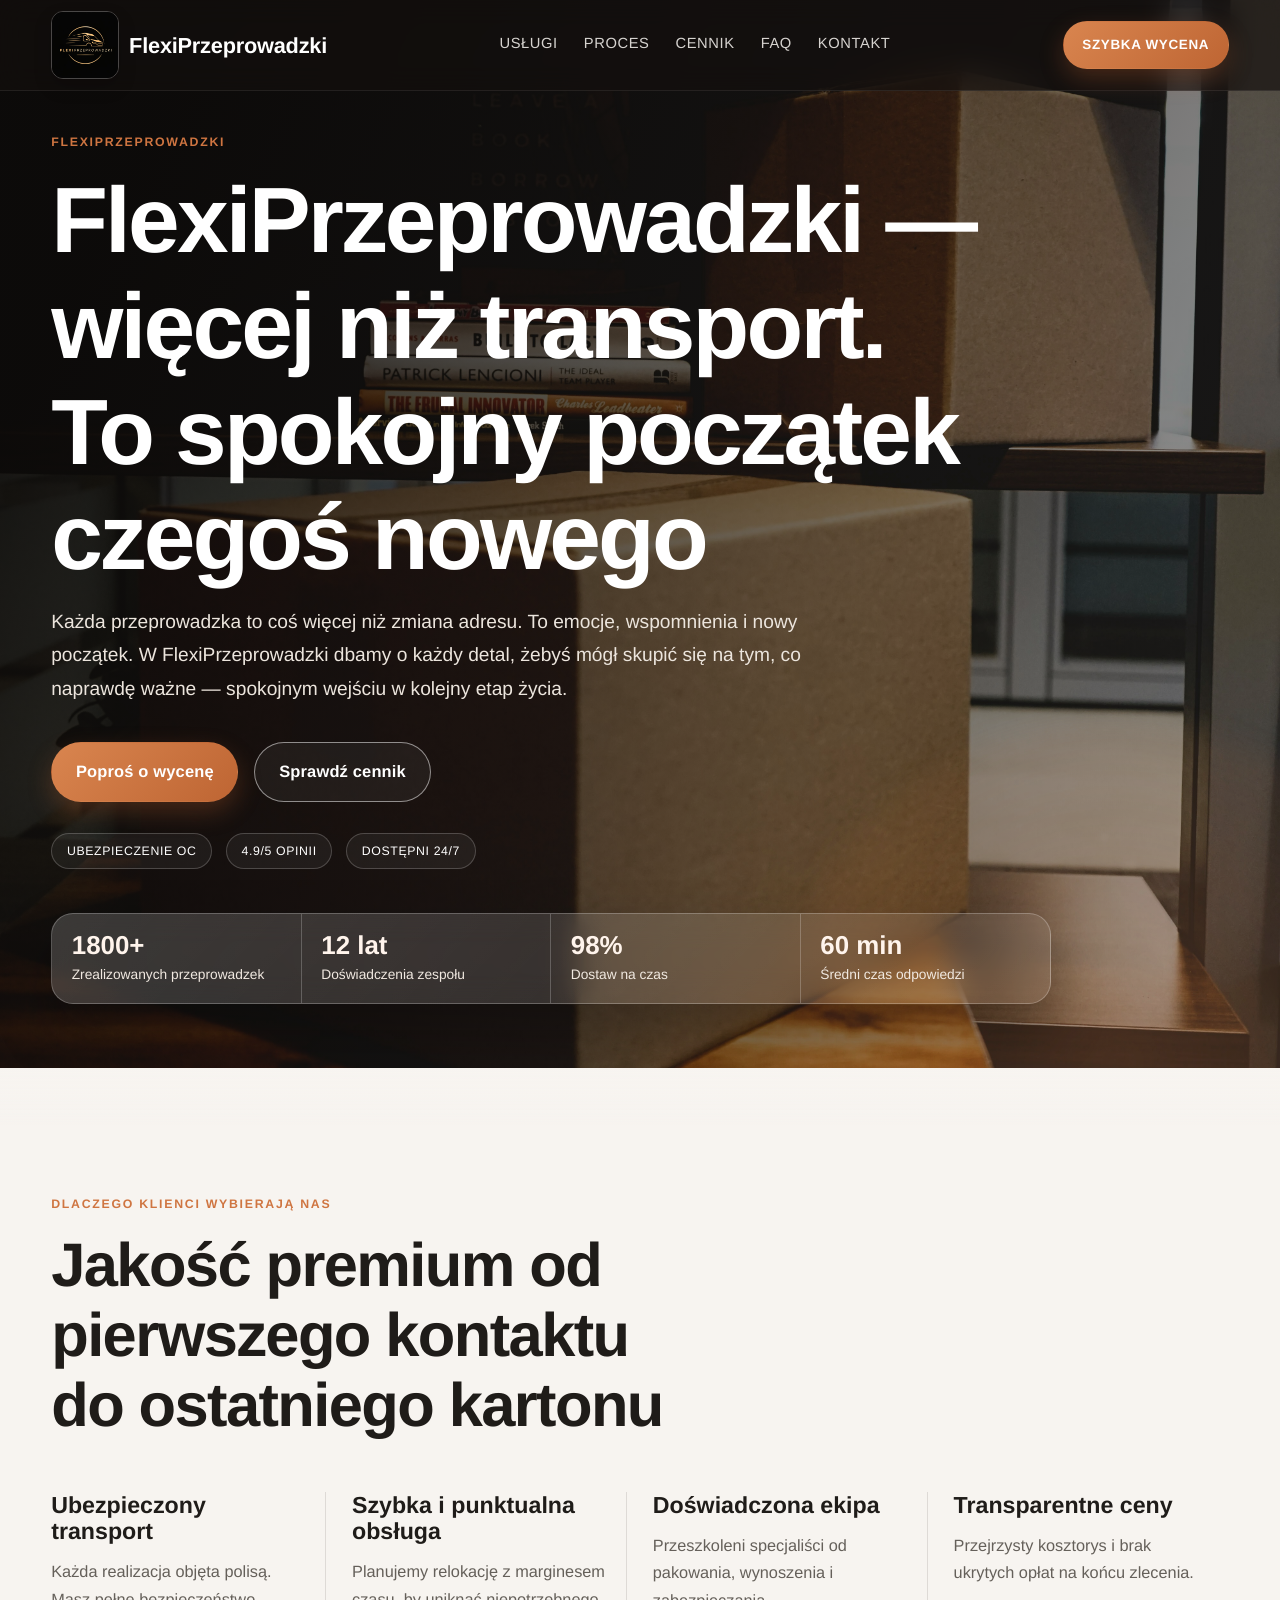
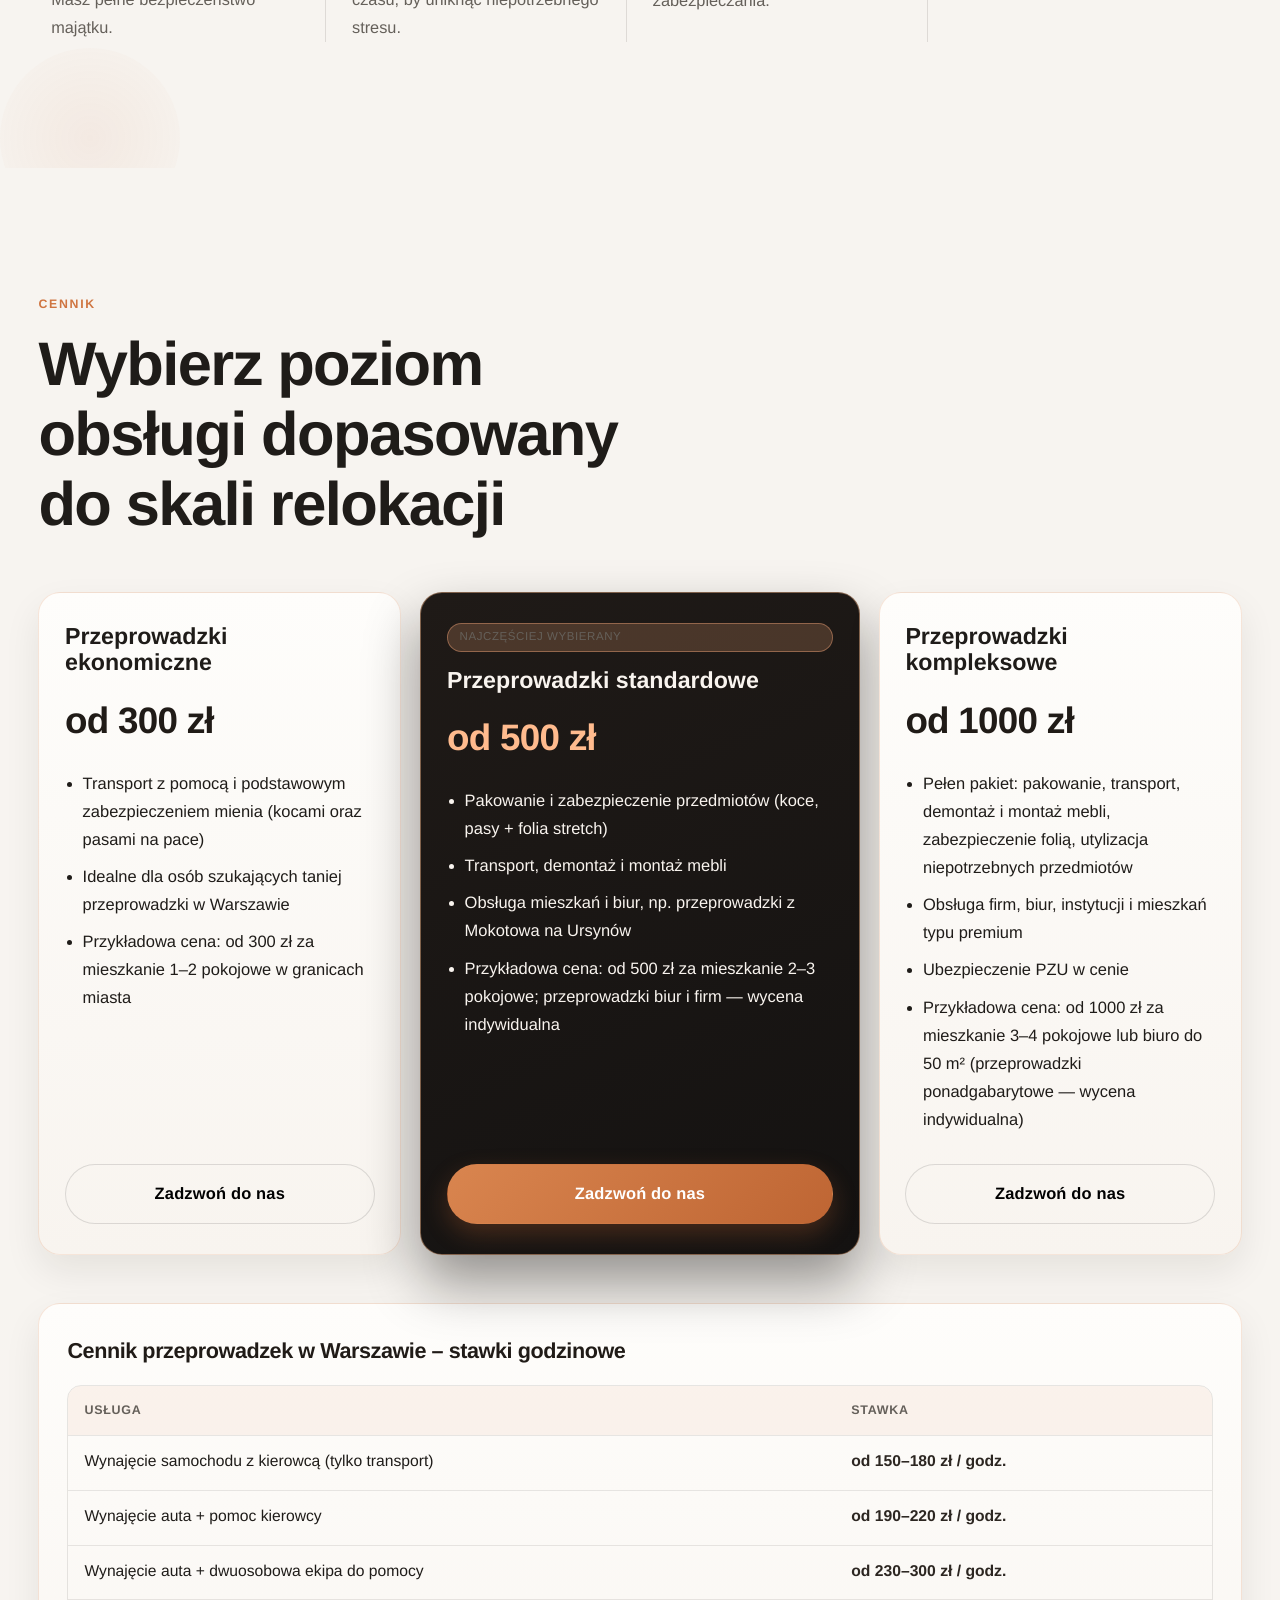
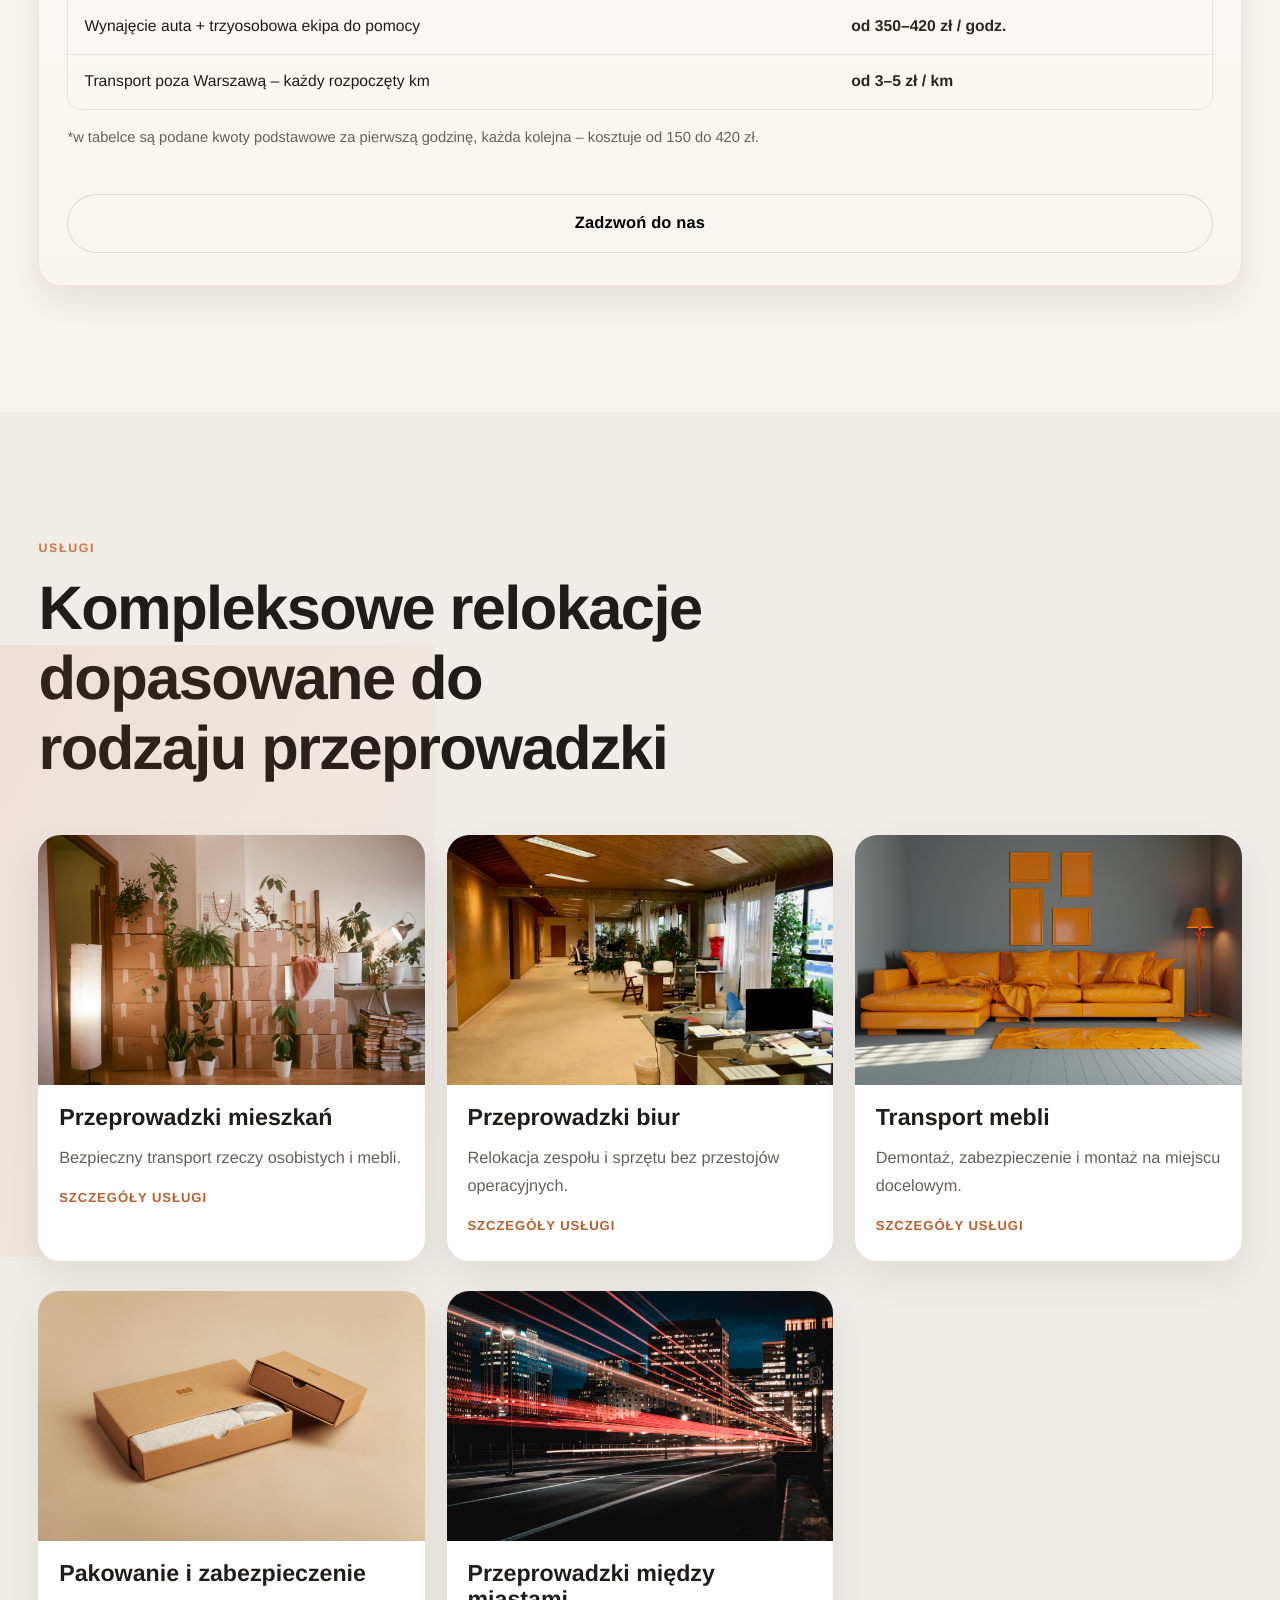
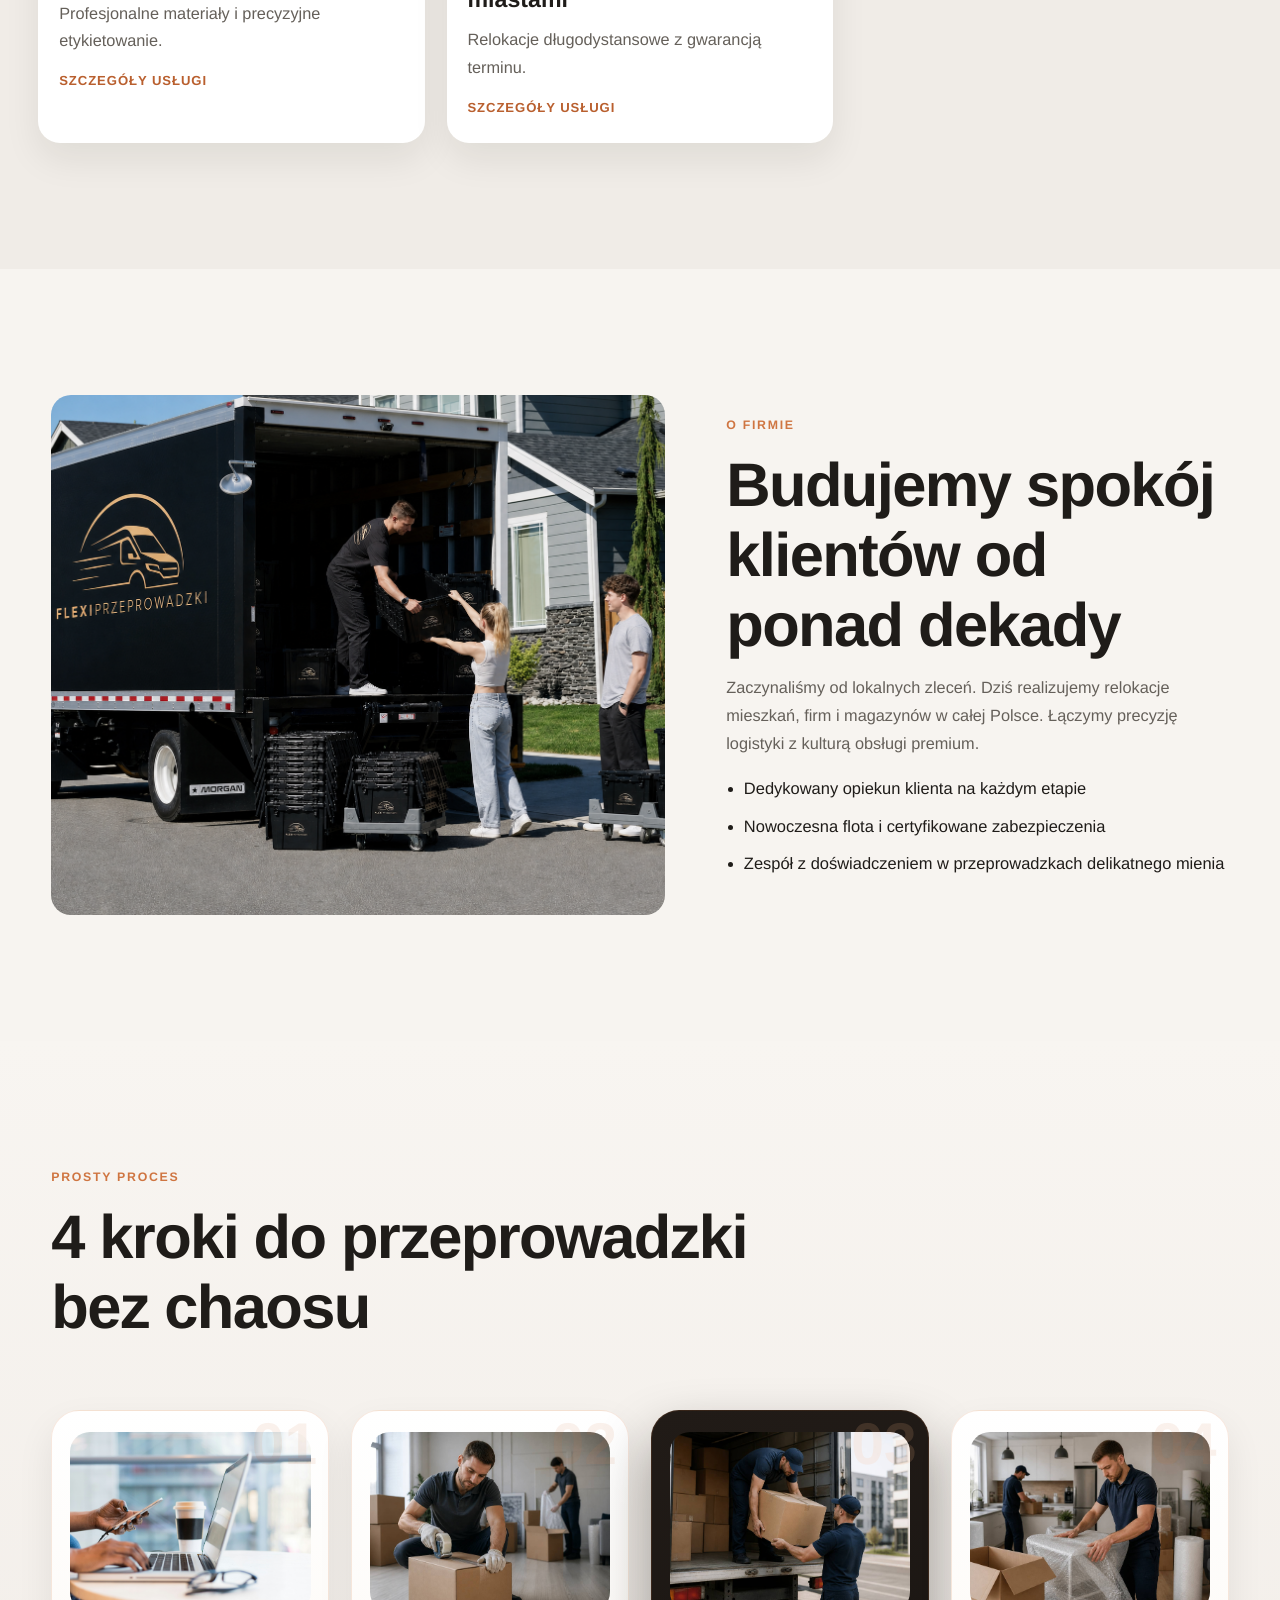
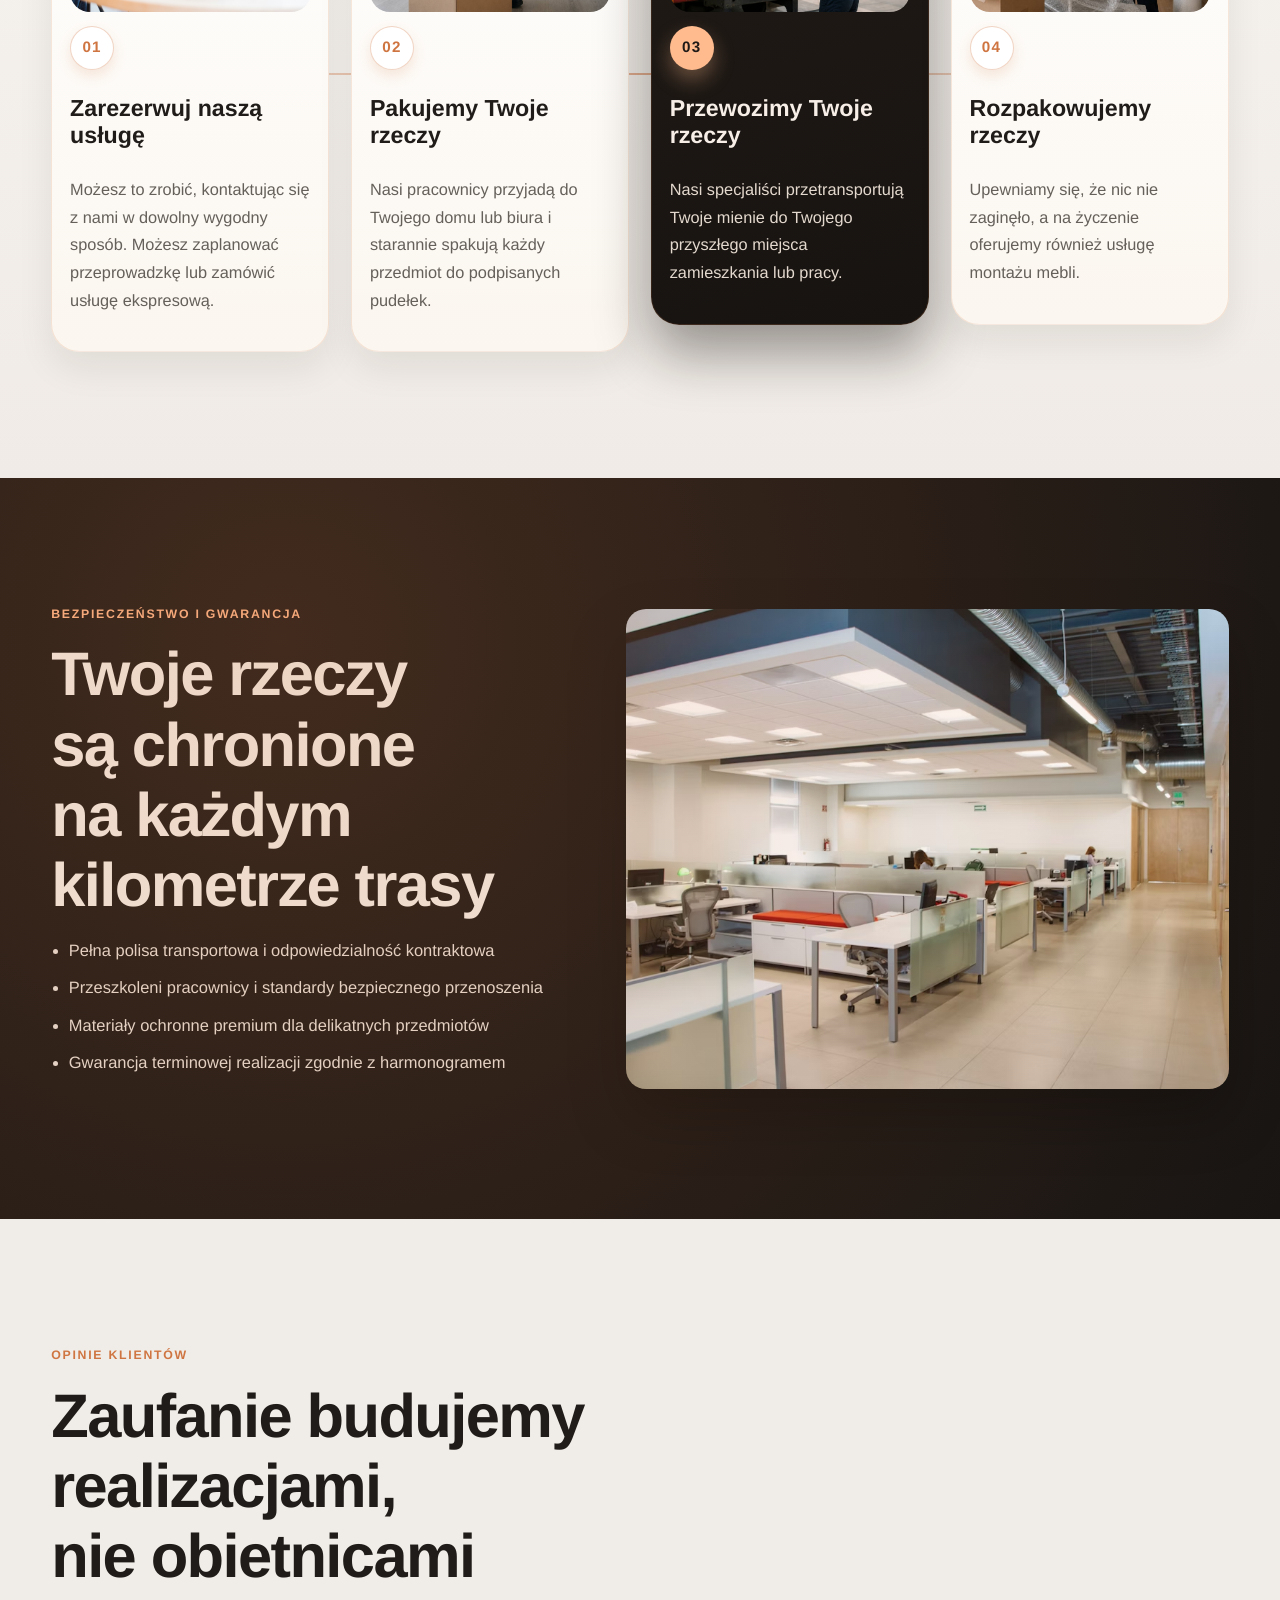
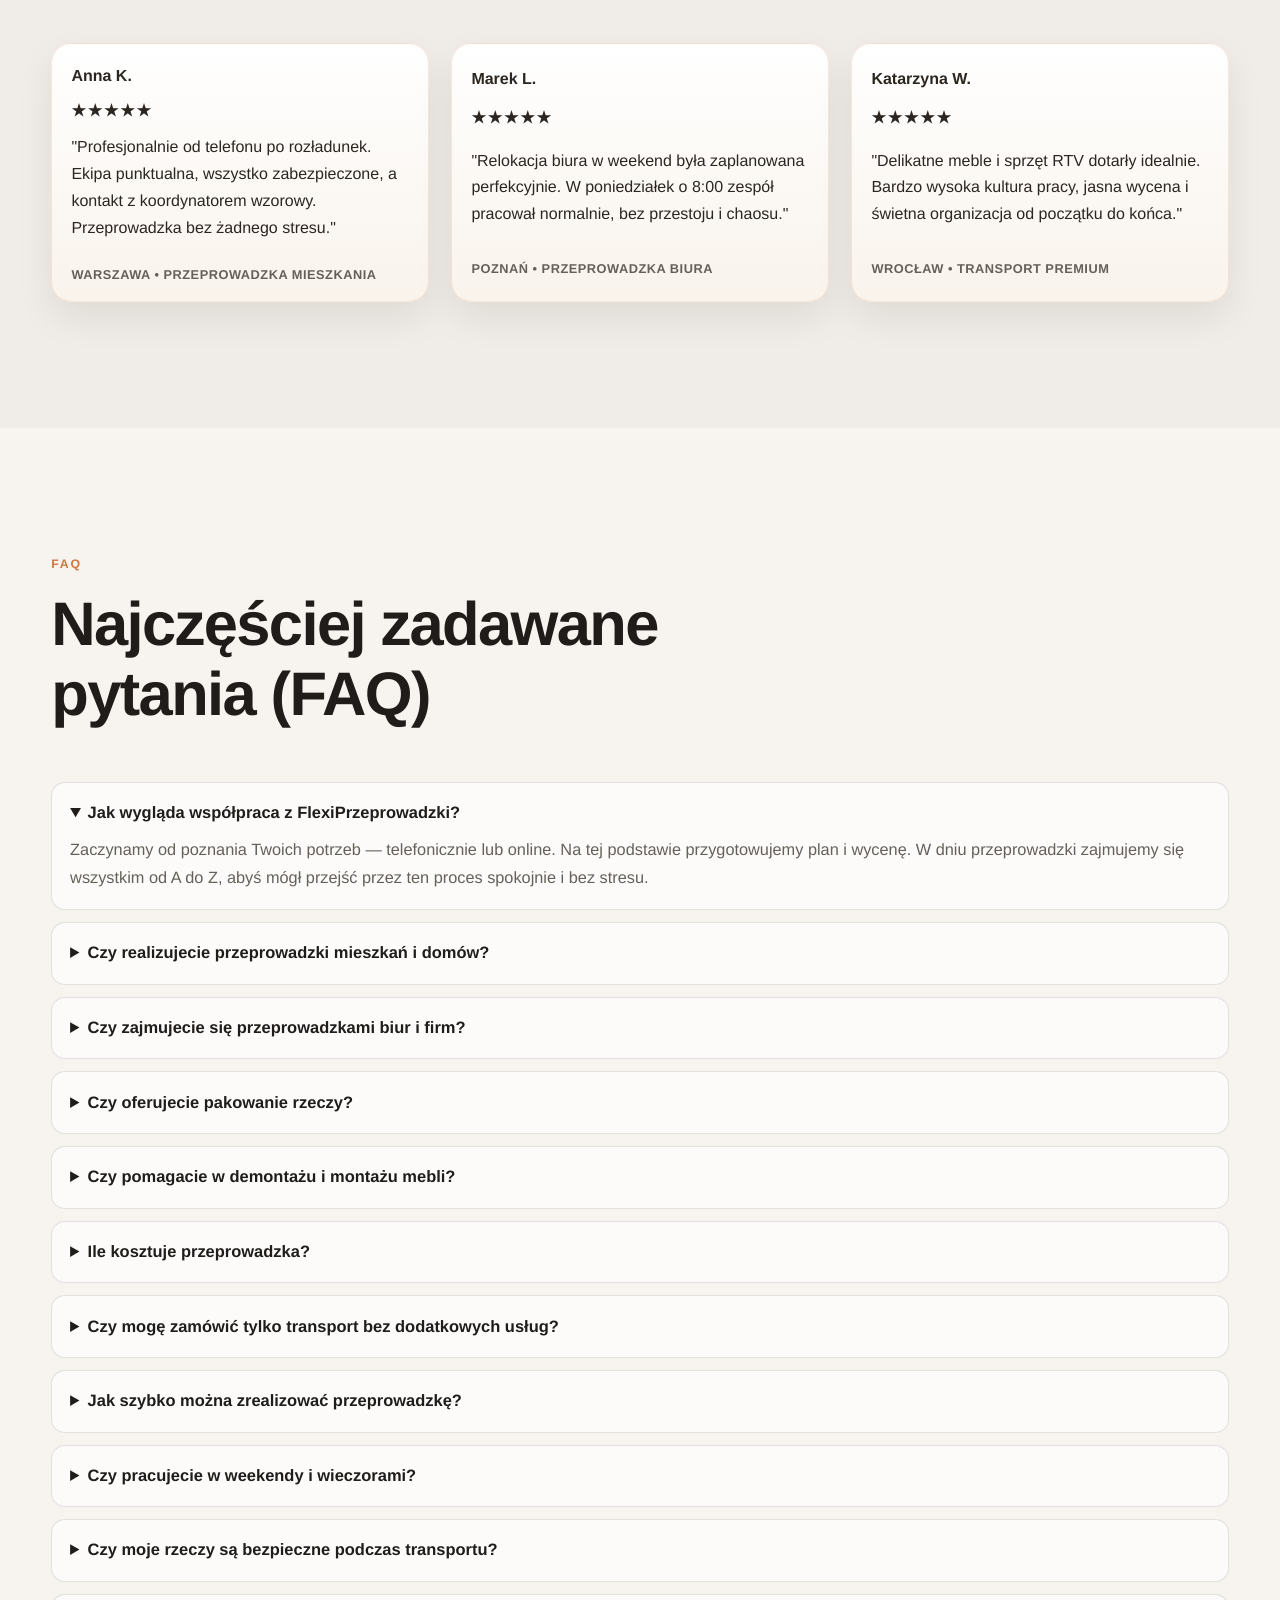
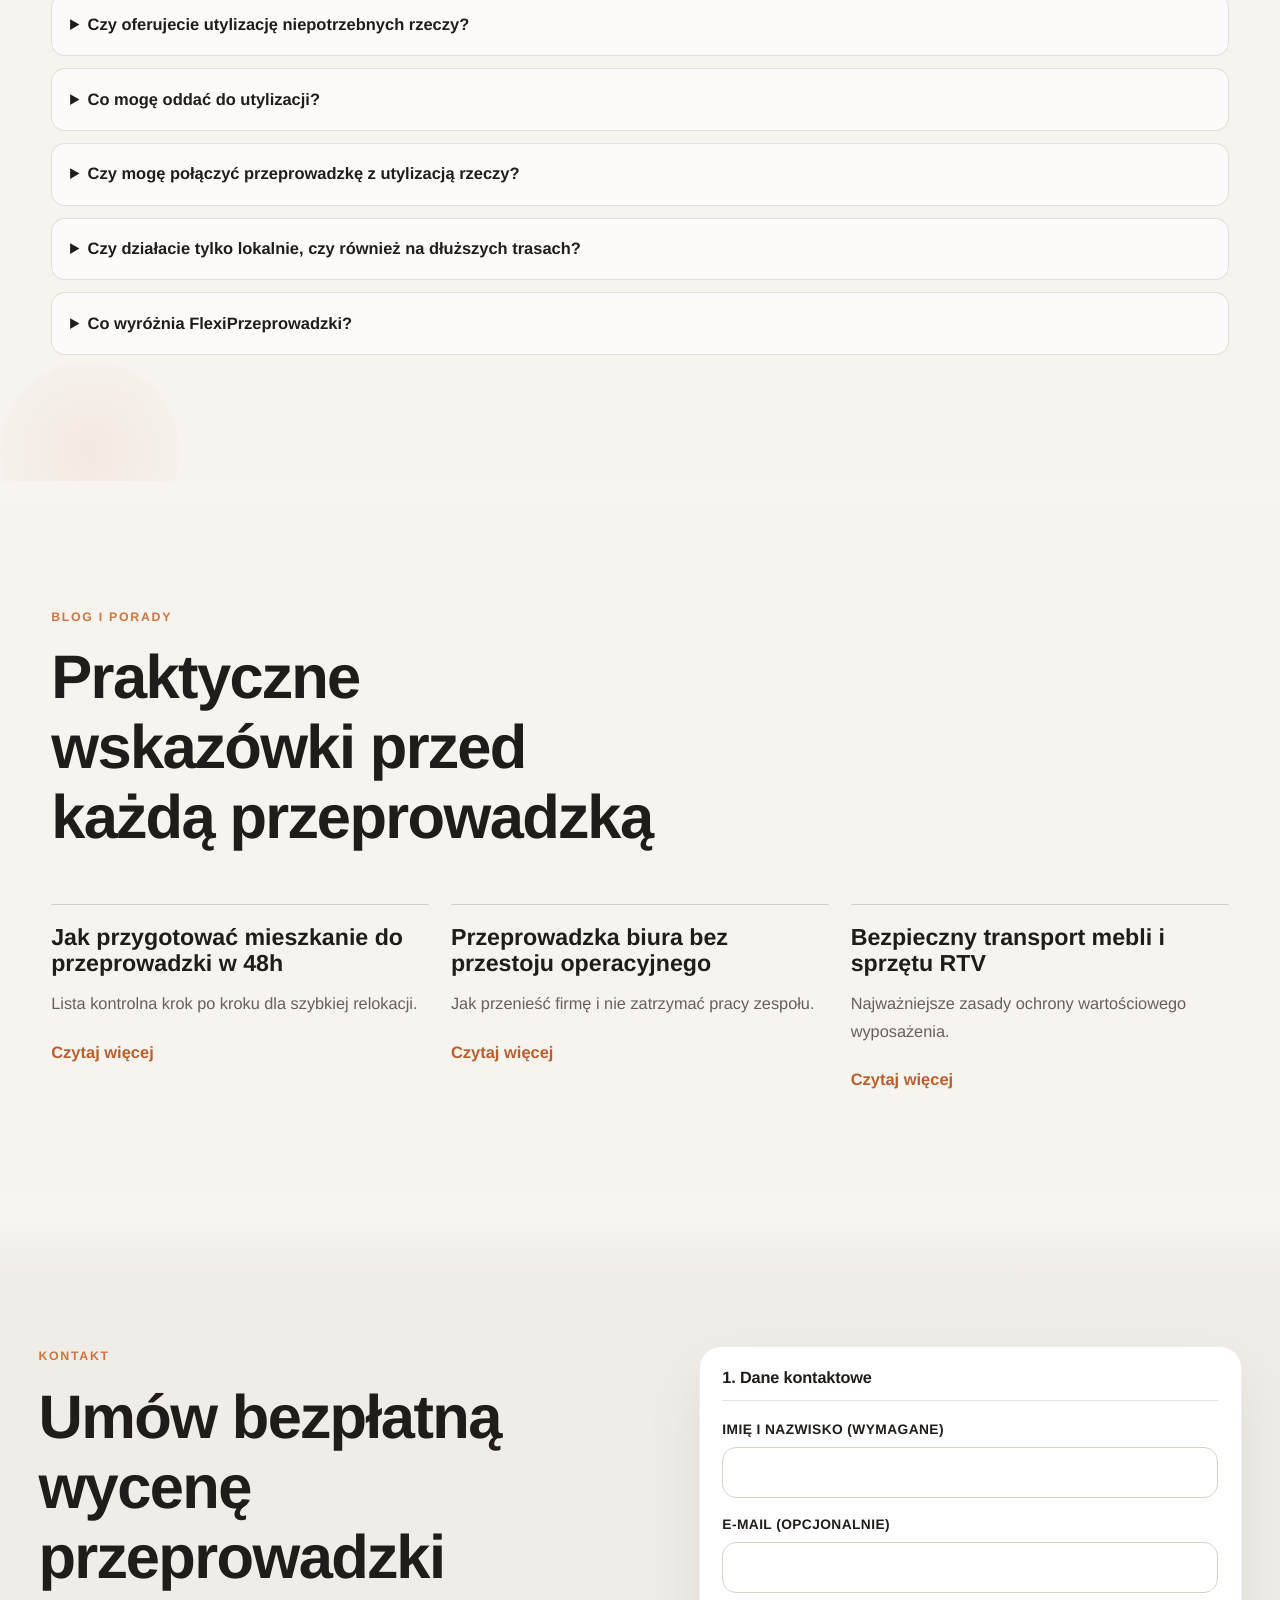
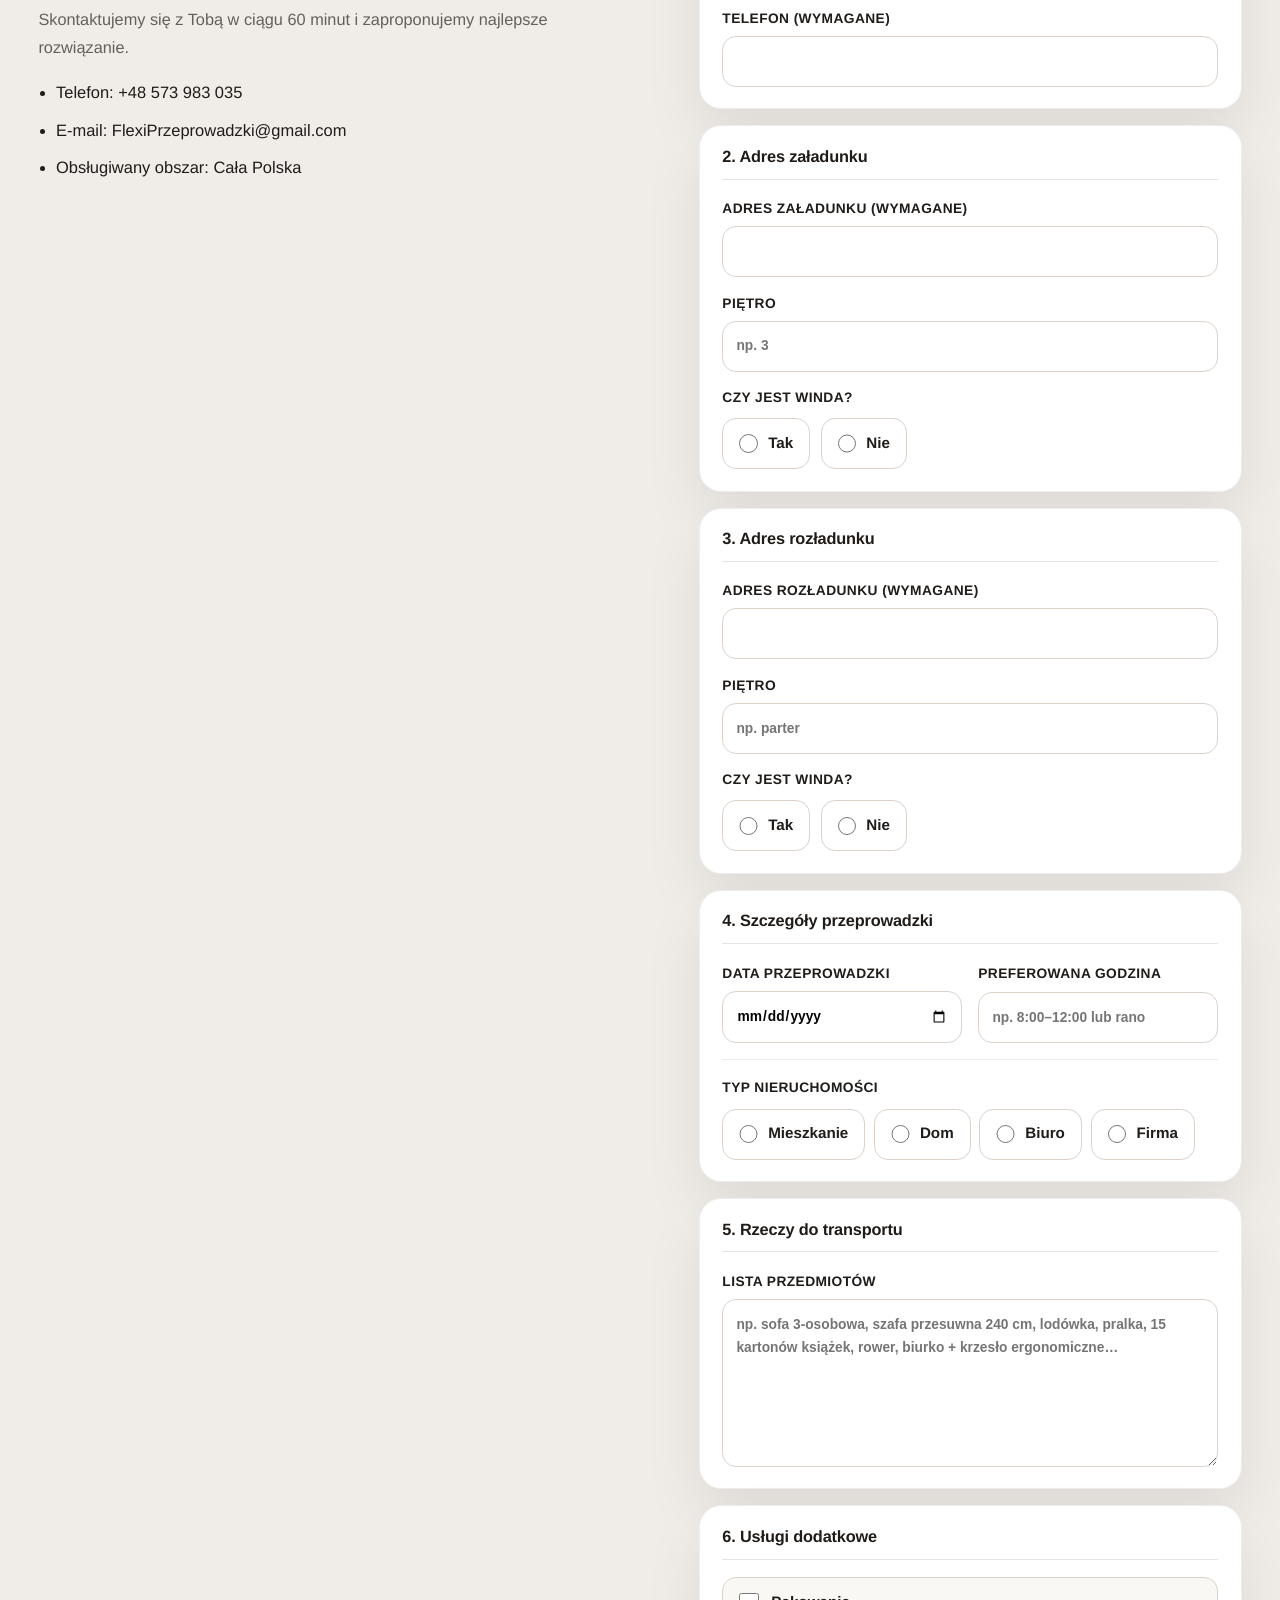
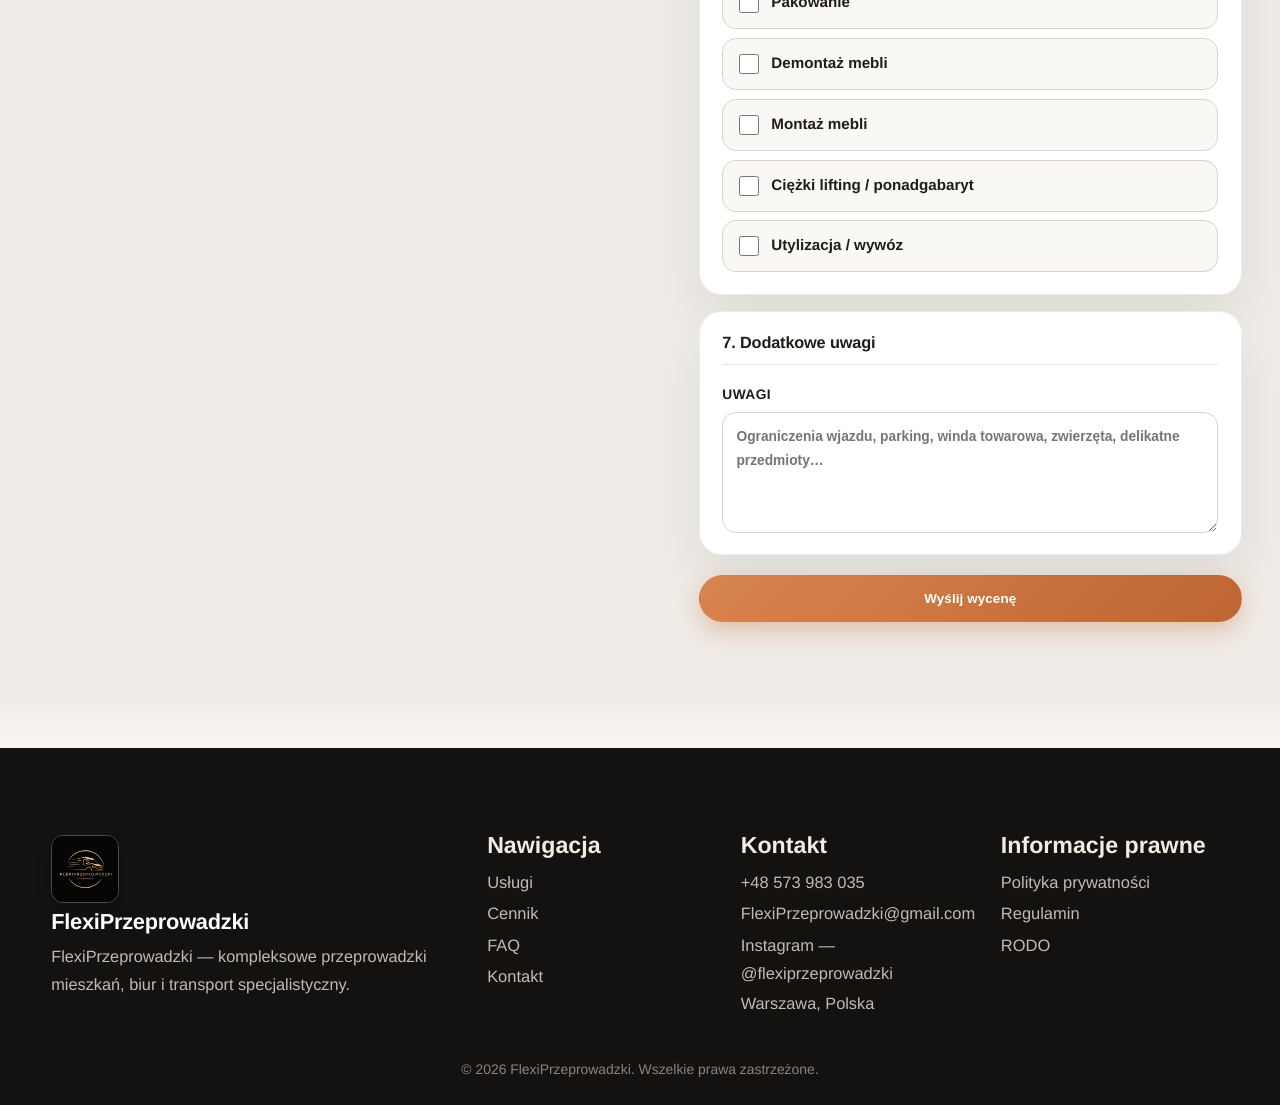
==== commit 592f4a18: "name" ====
--- a/index.html
+++ b/index.html
@@ -3,10 +3,10 @@
   <head>
     <meta charset="UTF-8" />
     <meta name="viewport" content="width=device-width, initial-scale=1.0" />
-    <title>Przevo Premium Relocation | Przeprowadzki bez stresu</title>
+    <title>FlexiPrzeprowadzki | Przeprowadzki bez stresu</title>
     <meta
       name="description"
-      content="Premium przeprowadzki mieszkań i biur. Ubezpieczony transport, profesjonalny zespół i szybka wycena. Zamów relokację bez stresu."
+      content="FlexiPrzeprowadzki — przeprowadzki mieszkań i biur. Ubezpieczony transport, profesjonalny zespół i szybka wycena. Zamów relokację bez stresu."
     />
     <link rel="preconnect" href="https://images.unsplash.com" />
     <link rel="stylesheet" href="styles.css?v=2" />
@@ -16,7 +16,7 @@
       <div class="container nav">
         <a href="#hero" class="brand">
           <img src="img/logo.jpg" alt="FlexiPrzeprowadzki logo" class="brand-logo" />
-          <span class="brand-text">Przevo<span>Premium</span></span>
+          <span class="brand-text">FlexiPrzeprowadzki</span>
         </a>
         <nav id="site-nav" class="main-nav" aria-label="Główna nawigacja">
           <a href="#services">Usługi</a>
@@ -38,7 +38,7 @@
       <section id="hero" class="hero">
         <div class="hero-overlay"></div>
         <div class="container hero-content">
-          <p class="eyebrow">Premium Relocation Services</p>
+          <p class="eyebrow">FlexiPrzeprowadzki</p>
           <h1>FlexiPrzeprowadzki — więcej niż transport. To spokojny początek czegoś nowego</h1>
           <p class="hero-sub">
             Każda przeprowadzka to coś więcej niż zmiana adresu. To emocje, wspomnienia i nowy początek. W FlexiPrzeprowadzki dbamy o każdy detal, żebyś mógł skupić się na tym, co naprawdę ważne — spokojnym wejściu w kolejny etap życia.
@@ -541,9 +541,9 @@
         <div>
           <a href="#hero" class="brand">
             <img src="img/logo.jpg" alt="FlexiPrzeprowadzki logo" class="brand-logo" />
-            <span class="brand-text">Przevo<span>Premium</span></span>
+            <span class="brand-text">FlexiPrzeprowadzki</span>
           </a>
-          <p>Premium przeprowadzki mieszkań, biur i transport specjalistyczny.</p>
+          <p>FlexiPrzeprowadzki — kompleksowe przeprowadzki mieszkań, biur i transport specjalistyczny.</p>
         </div>
         <div>
           <h3>Nawigacja</h3>
@@ -571,7 +571,7 @@
           <a href="#">RODO</a>
         </div>
       </div>
-      <p class="copyright">© 2026 Przevo Premium. Wszelkie prawa zastrzeżone.</p>
+      <p class="copyright">© 2026 FlexiPrzeprowadzki. Wszelkie prawa zastrzeżone.</p>
     </footer>
     <script>
       const menuButton = document.querySelector(".menu-toggle");
--- a/styles.css
+++ b/styles.css
@@ -92,10 +92,7 @@
 
 .brand-text {
   display: inline-block;
-}
-
-.brand span {
-  color: var(--accent);
+  color: #fff;
 }
 
 .menu-toggle {
